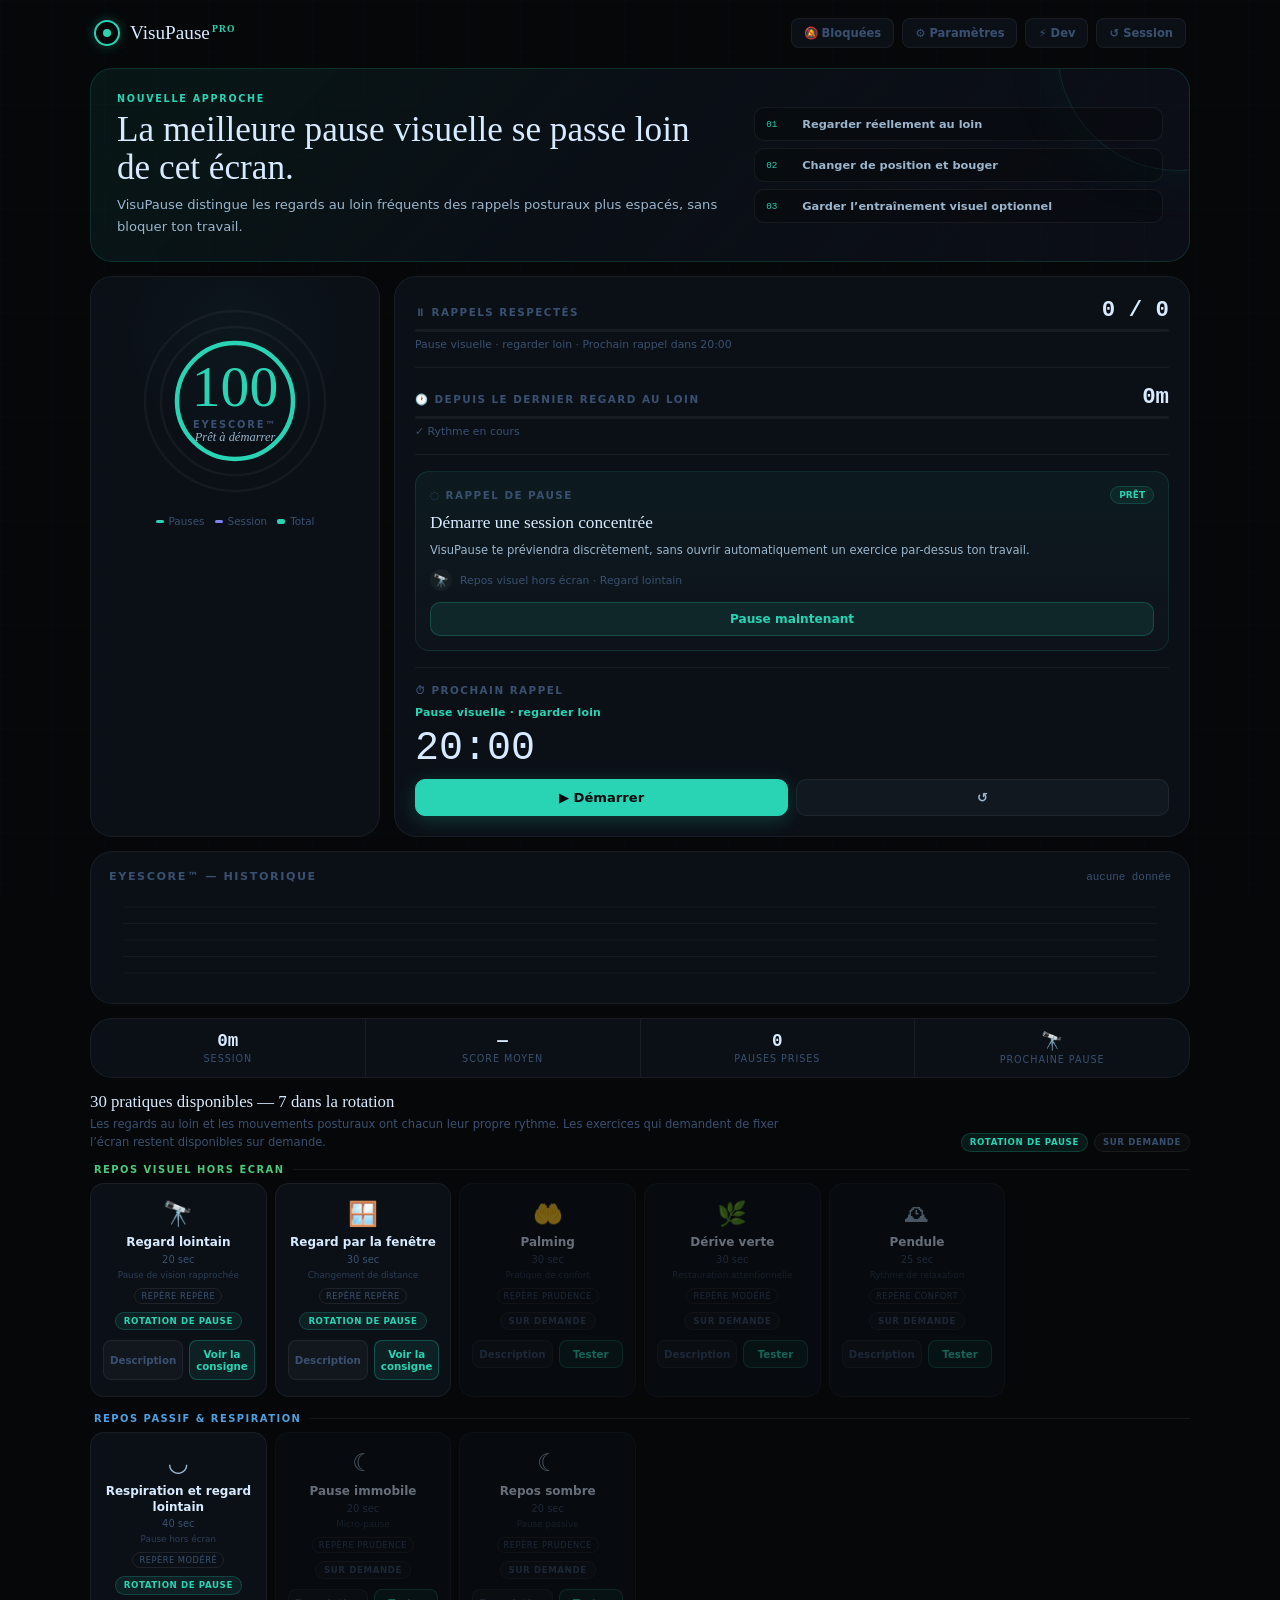
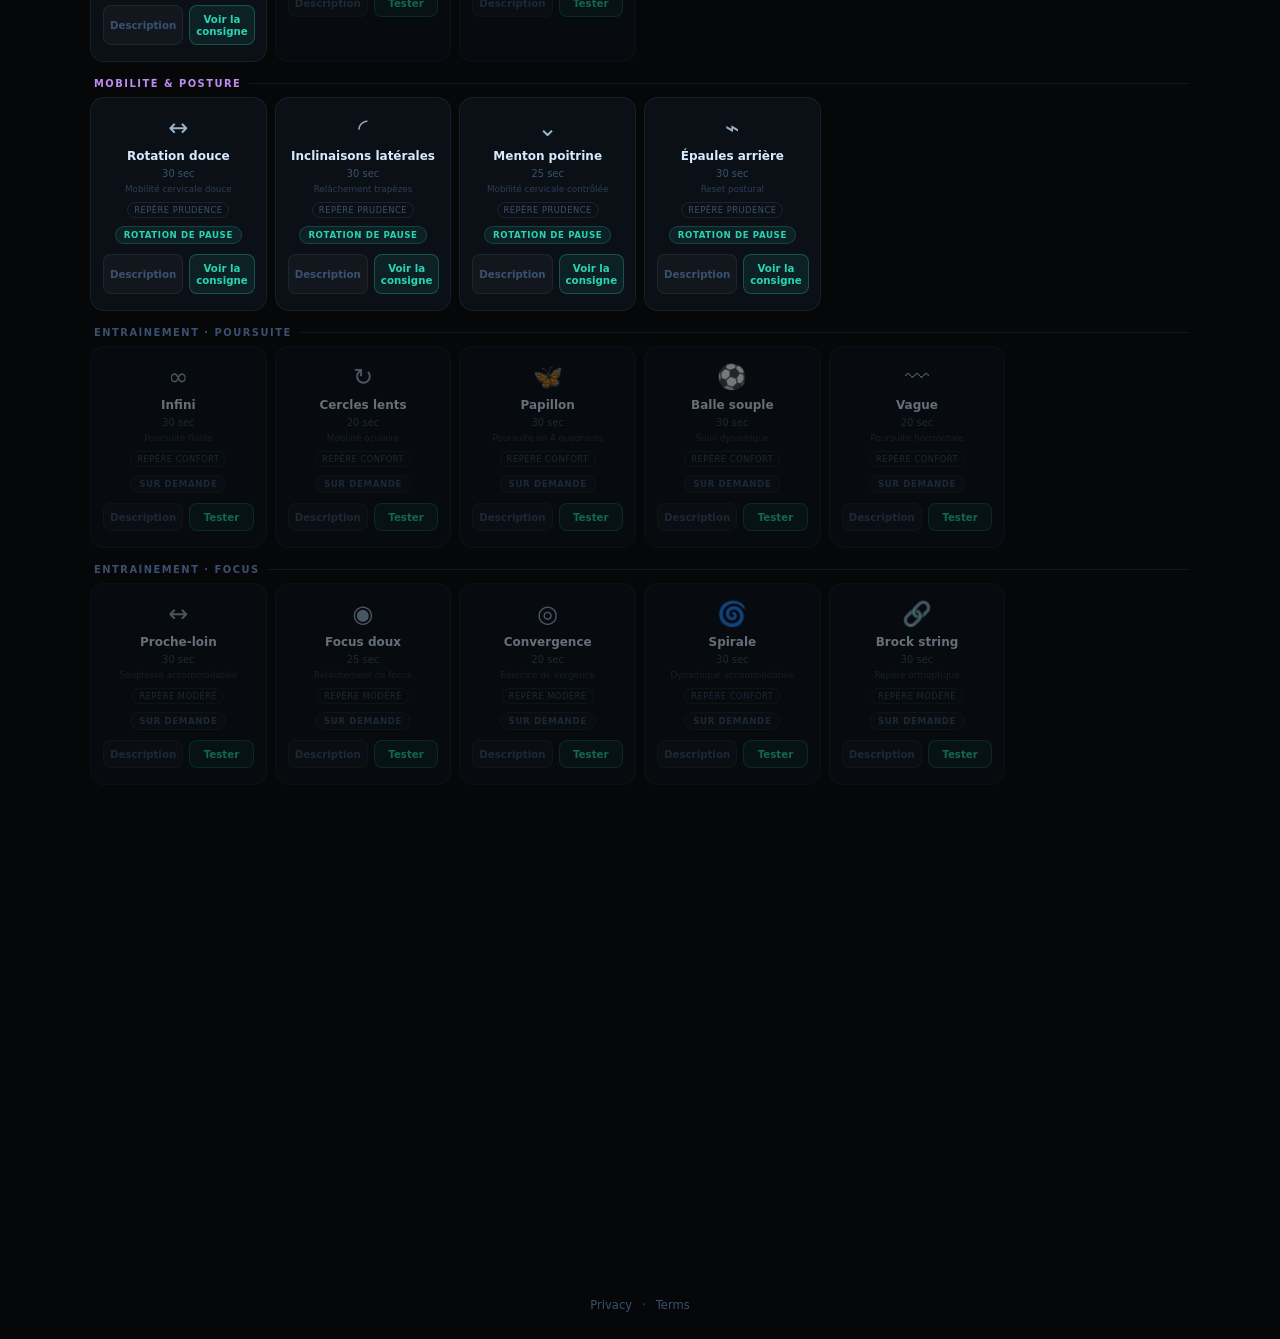
==== index.html @ 73ae5166 "Keep instructions visible and split reminder rhythms" ====
<!DOCTYPE html>
<html lang="fr">
<head>
<meta charset="UTF-8">
<meta name="viewport" content="width=device-width, initial-scale=1.0, viewport-fit=cover">
<meta name="apple-mobile-web-app-capable" content="yes">
<meta name="apple-mobile-web-app-title" content="VisuPause Pro">
<meta name="apple-mobile-web-app-status-bar-style" content="black-translucent">
<meta name="theme-color" content="#050709">
<meta name="referrer" content="no-referrer">
<meta http-equiv="Content-Security-Policy" content="default-src 'self'; script-src 'self'; worker-src 'self'; manifest-src 'self'; style-src 'self' 'unsafe-inline'; font-src 'self'; img-src 'self' data:; connect-src 'none'; object-src 'none'; base-uri 'none'; form-action 'none'; frame-ancestors 'none'">
<title>VisuPause Pro — Des pauses qui quittent l’écran</title>
<link rel="manifest" href="manifest.webmanifest">
<link rel="icon" href="icons/icon.svg" type="image/svg+xml">
<link rel="apple-touch-icon" href="icons/icon-192.png">
<link rel="stylesheet" href="styles.css?v=12">
</head>
<body>

<header>
  <div class="logo">
    <div class="logo-ring"><div class="logo-dot"></div></div>
    <span class="logo-name">VisuPause<span class="logo-pro">PRO</span></span>
  </div>
  <div class="hbtns">
    <span class="dev-badge" id="devBadge">⚡ 2s</span>
    <button class="hbtn notify" id="notifyBtn" data-action="toggle-notifications" type="button">🔔 Activer</button>
    <button class="hbtn" id="settingsBtn" data-action="open-settings" type="button" data-i18n="settings.title">Paramètres</button>
    <button class="hbtn dev" id="devBtn" data-action="toggle-dev">⚡ Dev</button>
    <button class="hbtn" data-action="reset-session">↺ Session</button>
  </div>
</header>

<main>
  <section class="approach-card" aria-labelledby="approachTitle">
    <div class="approach-copy">
      <span class="approach-kicker" data-i18n="approach.kicker">Nouvelle approche</span>
      <h1 id="approachTitle" data-i18n="approach.title">La meilleure pause visuelle se passe loin de cet écran.</h1>
      <p data-i18n="approach.copy">VisuPause distingue les regards au loin fréquents des rappels posturaux plus espacés, sans bloquer ton travail.</p>
    </div>
    <div class="approach-principles">
      <div><span>01</span><strong data-i18n="approach.distance">Regarder réellement au loin</strong></div>
      <div><span>02</span><strong data-i18n="approach.posture">Changer de position et bouger</strong></div>
      <div><span>03</span><strong data-i18n="approach.optional">Garder l’entraînement visuel optionnel</strong></div>
    </div>
  </section>

  <div class="score-card">
    <div class="triple-ring">
      <svg class="ring-svg" viewBox="0 0 196 196">
        <circle class="ring-track" cx="98" cy="98" r="90" stroke-width="2.5"/>
        <circle class="ring-arc" id="arcBreak" cx="98" cy="98" r="90" stroke="#28d4b4" stroke-width="2.5" stroke-dasharray="565.5" stroke-dashoffset="565.5"/>
      </svg>
      <svg class="ring-svg" viewBox="0 0 196 196">
        <circle class="ring-track" cx="98" cy="98" r="74" stroke-width="2.5"/>
        <circle class="ring-arc" id="arcSession" cx="98" cy="98" r="74" stroke="#7c83f5" stroke-width="2.5" stroke-dasharray="464.9" stroke-dashoffset="464.9"/>
      </svg>
      <svg class="ring-svg" viewBox="0 0 196 196">
        <circle class="ring-track" cx="98" cy="98" r="58" stroke-width="4.5"/>
        <circle class="ring-arc" id="arcScore" cx="98" cy="98" r="58" stroke="#28d4b4" stroke-width="4.5" stroke-dasharray="364.4" stroke-dashoffset="364.4"/>
      </svg>
      <div class="ring-center">
        <div class="score-num" id="scoreNum">—</div>
        <div class="score-lbl">EyeScore™</div>
        <div class="score-status" id="scoreStatus">Démarre le timer</div>
      </div>
    </div>
    <div class="ring-legend">
      <div class="leg"><div class="leg-dot" style="background:#28d4b4"></div><span data-i18n="legend.breaks">Pauses</span></div>
      <div class="leg"><div class="leg-dot" style="background:#7c83f5"></div><span data-i18n="legend.session">Session</span></div>
      <div class="leg"><div class="leg-dot" style="background:#28d4b4;height:5px"></div><span data-i18n="legend.total">Total</span></div>
    </div>
  </div>

  <div class="right-panel">
    <div class="metrics-card">
      <div class="metric-row">
        <div class="metric-head"><span class="mlabel" data-i18n="metric.breaks">⏸ Pauses respectées</span><span class="mval" id="mBreak">0 / 0</span></div>
        <div class="mbar"><div class="mfill" id="mBreakBar" style="width:0%;background:var(--teal)"></div></div>
        <div class="msub" id="mBreakSub">Prochaine pause dans —</div>
      </div>
      <hr class="divider">
      <div class="metric-row">
        <div class="metric-head"><span class="mlabel" data-i18n="metric.since">🕐 Depuis dernière pause</span><span class="mval" id="mFatigue">0 min</span></div>
        <div class="mbar"><div class="mfill" id="mFatigueBar" style="width:0%"></div></div>
        <div class="msub" id="mFatigueSub">Dans les limites recommandées</div>
      </div>
      <hr class="divider">
      <div class="coach-panel" aria-live="polite">
        <div class="coach-head">
          <span class="mlabel" data-i18n="coach.label">◌ Coach visuel</span>
          <span class="coach-pill" id="coachLevel">Prêt</span>
        </div>
        <div class="coach-title" id="coachTitle">Démarre une session</div>
        <p class="coach-copy" id="coachCopy">Le coach adaptera les pauses selon ta récupération, les exercices déjà faits et le temps passé devant l’écran.</p>
        <div class="coach-next">
          <span id="coachNextIcon">—</span>
          <span id="coachNextText">Prochain exercice intelligent</span>
        </div>
        <button class="coach-action" id="coachBreakBtn" data-action="start-break-now" type="button">Pause maintenant</button>
      </div>
      <hr class="divider">
      <div class="timer-block">
        <div class="timer-lbl-row">
          <span class="mlabel" data-i18n="timer.label">⏱ Prochain rappel</span>
          <span class="dev-badge" id="devBadgeTimer" style="display:none">⚡ 2s</span>
        </div>
        <div class="timer-next" id="timerNext">Pause visuelle · regarder loin</div>
        <div class="timer-disp" id="timerDisp">20:00</div>
        <div class="timer-btns">
          <button class="tbtn pri" id="startBtn" data-action="toggle-timer">▶ Démarrer</button>
          <button class="tbtn" data-action="reset-timer">↺</button>
        </div>
      </div>
    </div>
  </div>

  <div class="chart-card">
    <div class="chart-head">
      <span class="chart-title" data-i18n="chart.title">EyeScore™ — historique</span>
      <span class="chart-meta" id="chartMeta">aucune donnée</span>
    </div>
    <div class="chart-wrap"><canvas id="histChart"></canvas></div>
  </div>

  <div class="sess-strip">
    <div class="sess-cell"><div class="sval" id="sTime">0m</div><div class="slbl" data-i18n="session.time">Session</div></div>
    <div class="sess-cell"><div class="sval" id="sAvg">—</div><div class="slbl" data-i18n="session.avg">Score moyen</div></div>
    <div class="sess-cell"><div class="sval" id="sBreaks">0</div><div class="slbl" data-i18n="session.breaks">Pauses prises</div></div>
    <div class="sess-cell"><div class="sval" id="sExercise">—</div><div class="slbl" data-i18n="session.next">Prochaine pause</div></div>
  </div>

  <div class="ex-section">
    <div class="library-head">
      <div>
        <p class="ex-section-title" id="exSectionTitle">Bibliothèque de pauses et d’exercices</p>
        <p class="ex-section-copy" data-i18n="library.copy">Les pauses hors écran et posturales sont actives par défaut. Les exercices qui demandent de fixer l’écran restent disponibles sur demande.</p>
      </div>
      <div class="library-legend" aria-label="Légende">
        <span class="auto" data-i18n="library.auto">Rotation de pause</span>
        <span class="optional" data-i18n="library.optional">Sur demande</span>
      </div>
    </div>
    <div id="exContainer"></div>
  </div>
</main>

<footer class="legal-footer">
  <a href="privacy.html">Privacy</a>
  <span aria-hidden="true">·</span>
  <a href="terms.html">Terms</a>
</footer>

<!-- NON-BLOCKING BREAK NUDGE -->
<aside class="break-nudge" id="breakNudge" role="status" aria-live="polite" aria-hidden="true" inert>
  <div class="nudge-mark" aria-hidden="true">↗</div>
  <div class="nudge-copy">
    <strong data-i18n="nudge.title">Une pause est prête</strong>
    <span id="nudgeExercise">Regarde au loin quand tu arrives à un point naturel.</span>
  </div>
  <div class="nudge-actions">
    <button class="nudge-btn primary" data-action="confirm-break-start" type="button" data-i18n="nudge.start">La faire maintenant</button>
    <button class="nudge-btn" data-action="snooze-break" type="button" data-i18n="nudge.snooze">Dans 5 min</button>
  </div>
</aside>

<!-- BREAK OVERLAY -->
<div class="break-overlay" id="breakOverlay" role="dialog" aria-modal="true" aria-labelledby="bTitle" aria-hidden="true">
  <div class="break-anim-wrap" id="breakAnimWrap">
    <canvas id="breakCanvas" style="display:block;width:100%;height:100%;"></canvas>
    <div class="offscreen-cue" id="offscreenCue" aria-hidden="true">
      <span class="offscreen-icon" id="offscreenIcon">↗</span>
      <strong id="offscreenCueTitle" data-i18n="break.visualCue">Regarde réellement au loin</strong>
      <small id="offscreenCueDetail" data-i18n="break.cuePersistent">La consigne reste visible pendant toute la pause.</small>
    </div>
  </div>
  <div class="b-cat" id="bCat"></div>
  <div class="b-src" id="bSrc"></div>
  <h1 class="b-title" id="bTitle"></h1>
  <p class="b-desc" id="bDesc"></p>
  <p class="b-tip" id="bTip"></p>
  <div class="break-ring-wrap">
    <svg class="break-ring-svg" viewBox="0 0 76 76">
      <circle class="br-track" cx="38" cy="38" r="34"/>
      <circle class="br-prog" id="brProg" cx="38" cy="38" r="34"/>
    </svg>
    <div class="br-txt" id="brTxt">20</div>
  </div>
  <div class="bbtns">
    <button class="bbtn acc" id="startBreakBtn" data-action="confirm-break-start">Démarrer la pause</button>
    <button class="bbtn" id="fullBtn" data-action="toggle-break-fullscreen">Plein écran</button>
    <button class="bbtn acc" id="extBtn" data-action="extend-break">+ 30 sec</button>
    <button class="bbtn" id="endBreakBtn" data-action="end-break">Terminer ✓</button>
  </div>
</div>

<!-- PRACTICE MODAL -->
<div class="pmodal" id="pModal" role="dialog" aria-modal="true" aria-labelledby="pmName" aria-hidden="true">
  <div class="pm-card">
    <canvas class="pm-anim" id="pmCanvas"></canvas>
    <div class="pm-offscreen" id="pmOffscreen" aria-hidden="true">
      <span id="pmOffscreenIcon">↗</span>
      <strong data-i18n="practice.offscreen">Cet exercice se pratique loin de l’écran</strong>
    </div>
    <div class="pm-body">
      <div class="pm-source" id="pmSource"></div>
      <div class="pm-name" id="pmName"></div>
      <div class="pm-dur" id="pmDur"></div>
      <p class="pm-desc" id="pmDesc"></p>
      <p class="pm-tip" id="pmTip"></p>
      <button class="pm-close" data-action="close-practice" data-i18n="action.close">Fermer</button>
    </div>
  </div>
</div>

<!-- SETTINGS MODAL -->
<div class="settings-modal" id="settingsModal" role="dialog" aria-modal="true" aria-labelledby="settingsTitle" aria-hidden="true">
  <div class="settings-card">
    <div class="settings-head">
      <div>
        <div class="settings-kicker" data-i18n="settings.kicker">Préférences</div>
        <div class="settings-title" id="settingsTitle" data-i18n="settings.title">Paramètres</div>
      </div>
      <button class="icon-btn" data-action="close-settings" type="button" aria-label="Fermer les paramètres" data-i18n-aria-label="settings.close">×</button>
    </div>
    <div class="settings-body">
      <section class="settings-section">
        <div class="settings-label" data-i18n="settings.language">Langue</div>
        <div class="segmented" id="languageSettings">
          <button type="button" data-action="set-language" data-lang="fr">Français</button>
          <button type="button" data-action="set-language" data-lang="en">English</button>
        </div>
      </section>
      <section class="settings-section">
        <div class="settings-label" data-i18n="settings.rhythms">Rythme des rappels</div>
        <div class="interval-setting">
          <div class="settings-row-head">
            <label class="interval-title" for="visualIntervalRange" data-i18n="settings.visualInterval">Pause visuelle · regarder loin</label>
            <span class="interval-badge" data-i18n="settings.visualRecommended">Repère : 20 min</span>
          </div>
          <div class="interval-control">
            <input id="visualIntervalRange" type="range" min="10" max="30" step="5" value="20" aria-describedby="visualIntervalHelp">
            <output id="visualIntervalValue" for="visualIntervalRange">20 min</output>
          </div>
          <div class="interval-scale" aria-hidden="true"><span>10 min</span><span>30 min</span></div>
          <div class="settings-sub" id="visualIntervalHelp" data-i18n="settings.visualHelp">Un rappel fréquent pour quitter la vision de près et regarder une distance réelle.</div>
        </div>
        <div class="interval-setting">
          <div class="settings-row-head">
            <label class="interval-title" for="postureIntervalRange" data-i18n="settings.postureInterval">Mobilité et posture</label>
            <span class="interval-badge" data-i18n="settings.postureRecommended">Repère : 45 min</span>
          </div>
          <div class="interval-control">
            <input id="postureIntervalRange" type="range" min="30" max="90" step="15" value="45" aria-describedby="postureIntervalHelp">
            <output id="postureIntervalValue" for="postureIntervalRange">45 min</output>
          </div>
          <div class="interval-scale" aria-hidden="true"><span>30 min</span><span>90 min</span></div>
          <div class="settings-sub" id="postureIntervalHelp" data-i18n="settings.postureHelp">Un rappel distinct et plus espacé pour changer de position doucement.</div>
        </div>
        <div class="settings-sub" data-i18n="settings.rhythmsHelp">Ces valeurs sont des repères de confort réglables, pas des seuils médicaux.</div>
      </section>
      <section class="settings-section">
        <div class="settings-row-head">
          <div>
            <div class="settings-label" data-i18n="settings.groups">Contenu des pauses</div>
            <div class="settings-sub" id="settingsSummary">Tous les exercices actifs</div>
          </div>
          <button class="mini-btn" data-action="reset-exercise-settings" type="button" data-i18n="action.reset">Réinitialiser</button>
        </div>
        <div class="settings-grid" id="categorySettings"></div>
        <div class="settings-sub" data-i18n="settings.groupsHelp">Les exercices de suivi sur écran sont exclus de la rotation par défaut, mais restent accessibles dans la bibliothèque.</div>
      </section>
      <section class="settings-section">
        <details class="advanced-settings">
          <summary data-i18n="settings.advanced">Choix individuel des exercices</summary>
          <div class="exercise-settings" id="exerciseSettings"></div>
        </details>
      </section>
      <section class="settings-section">
        <div class="settings-label" data-i18n="settings.breakDisplay">Affichage de pause</div>
        <div class="settings-sub" data-i18n="settings.breakDisplayHelp">Choisis si la pause couvre la page ou demande aussi le plein écran navigateur.</div>
        <div class="segmented" id="breakDisplaySettings">
          <button type="button" data-action="set-break-display-mode" data-mode="page" data-i18n="mode.page">Page entière</button>
          <button type="button" data-action="set-break-display-mode" data-mode="fullscreen" data-i18n="mode.fullscreen">Plein écran</button>
        </div>
      </section>
      <section class="settings-section">
        <div class="settings-label" data-i18n="settings.exitMode">Fin de pause</div>
        <div class="segmented" id="exitModeSettings">
          <button type="button" data-action="set-exit-mode" data-mode="manual" data-i18n="mode.button">Bouton</button>
          <button type="button" data-action="set-exit-mode" data-mode="auto" data-i18n="mode.auto">Automatique</button>
        </div>
      </section>
    </div>
  </div>
</div>

<script src="src/exercises.js?v=12"></script>
<script src="src/animations.js?v=12"></script>
<script src="src/score.js?v=12"></script>
<script src="src/selector.js?v=12"></script>
<script src="src/storage.js?v=12"></script>
<script src="src/i18n.js?v=12"></script>
<script src="app.js?v=12"></script>
</body>
</html>
---- styles.css ----
:root{
  --bg:#050709;--s1:#0b1017;--s2:#111820;
  --border:rgba(255,255,255,0.06);--border2:rgba(255,255,255,0.13);
  --txt:#9ab5cc;--txt2:#3a5070;--bright:#d8eaff;
  --teal:#28d4b4;--teal-d:rgba(40,212,180,0.1);
  --purple:#7c83f5;--amber:#e8a020;--red:#e05050;--green:#4dc87a;
  --font-ui:system-ui,-apple-system,BlinkMacSystemFont,"Segoe UI",sans-serif;
  --font-display:Georgia,"Times New Roman",serif;
  --font-mono:"SFMono-Regular","Roboto Mono","Cascadia Code",Menlo,Consolas,monospace;
}
*{box-sizing:border-box;margin:0;padding:0;}
html{height:100%;color-scheme:dark;}
body{background:var(--bg);color:var(--txt);font-family:var(--font-ui);min-height:100vh;display:flex;flex-direction:column;overflow-x:hidden;}
body.overlay-open{overflow:hidden;}
body::before{content:'';position:fixed;inset:0;pointer-events:none;z-index:0;
  background-image:linear-gradient(rgba(40,212,180,0.02) 1px,transparent 1px),linear-gradient(90deg,rgba(40,212,180,0.02) 1px,transparent 1px);
  background-size:52px 52px;}

/* HEADER */
header{position:relative;z-index:1;display:flex;align-items:center;justify-content:space-between;padding:18px 24px 0;max-width:1140px;width:100%;margin:0 auto;}
.logo{display:flex;align-items:center;gap:10px;}
.logo-ring{width:26px;height:26px;border-radius:50%;border:2px solid var(--teal);display:flex;align-items:center;justify-content:center;box-shadow:0 0 12px rgba(40,212,180,0.3);animation:lpulse 3s ease-in-out infinite;}
@keyframes lpulse{0%,100%{box-shadow:0 0 8px rgba(40,212,180,0.2)}50%{box-shadow:0 0 18px rgba(40,212,180,0.5)}}
.logo-dot{width:8px;height:8px;border-radius:50%;background:var(--teal);}
.logo-name{font-family:var(--font-display);font-size:1.2rem;color:var(--bright);}
.logo-pro{font-size:.6rem;color:var(--teal);font-weight:700;letter-spacing:.12em;margin-left:2px;vertical-align:super;}
.hbtns{display:flex;align-items:center;gap:8px;}
.hbtn{display:flex;align-items:center;gap:6px;padding:7px 12px;border-radius:8px;border:1px solid var(--border);background:var(--s1);color:var(--txt2);font-size:.72rem;font-weight:600;cursor:pointer;transition:all .2s;font-family:var(--font-ui);}
.hbtn:hover{border-color:var(--border2);color:var(--txt);}
.hbtn:focus-visible,.tbtn:focus-visible,.bbtn:focus-visible,.pm-close:focus-visible,.ex-card:focus-visible,.coach-action:focus-visible,.ex-mini:focus-visible,.mini-btn:focus-visible,.icon-btn:focus-visible,.segmented button:focus-visible{outline:2px solid var(--teal);outline-offset:3px;}
.hbtn.dev.on{background:rgba(232,160,32,0.09);border-color:rgba(232,160,32,0.45);color:var(--amber);}
.hbtn.notify.on{background:rgba(40,212,180,0.09);border-color:rgba(40,212,180,0.42);color:var(--teal);}
.hbtn:disabled{cursor:not-allowed;opacity:.48;}
.dev-badge{display:none;font-size:.6rem;font-weight:700;letter-spacing:.1em;background:rgba(232,160,32,0.12);border:1px solid rgba(232,160,32,0.3);color:var(--amber);padding:2px 7px;border-radius:5px;}
.dev-badge.show{display:inline-block;}
@media(max-width:520px){
  header{padding:14px 14px 0;gap:10px;flex-wrap:wrap;}
  .logo-name{font-size:1.05rem;}
  .hbtns{margin-left:auto;gap:6px;flex-wrap:wrap;justify-content:flex-end;}
  .hbtn{padding:7px 9px;font-size:.68rem;}
}

/* GRID */
main{flex:1;position:relative;z-index:1;max-width:1140px;width:100%;margin:0 auto;padding:20px 20px 40px;display:grid;grid-template-columns:290px 1fr;gap:14px;}
@media(max-width:780px){main{grid-template-columns:1fr;}}

/* PRODUCT APPROACH */
.approach-card{grid-column:1/-1;display:grid;grid-template-columns:minmax(0,1.2fr) minmax(320px,.8fr);gap:24px;align-items:center;background:linear-gradient(135deg,rgba(40,212,180,.08),rgba(11,16,23,.95) 48%,rgba(124,131,245,.06));border:1px solid rgba(40,212,180,.16);border-radius:22px;padding:24px 26px;overflow:hidden;position:relative;}
.approach-card::after{content:'';position:absolute;width:240px;height:240px;border-radius:50%;right:-110px;top:-140px;border:1px solid rgba(40,212,180,.13);box-shadow:0 0 70px rgba(40,212,180,.06);pointer-events:none;}
.approach-copy{display:flex;flex-direction:column;gap:7px;position:relative;z-index:1;}
.approach-kicker{font-size:.6rem;text-transform:uppercase;letter-spacing:.18em;color:var(--teal);font-weight:800;}
.approach-copy h1{font-family:var(--font-display);font-size:clamp(1.45rem,3vw,2.2rem);font-weight:500;line-height:1.08;color:var(--bright);max-width:720px;}
.approach-copy p{font-size:.82rem;line-height:1.65;color:var(--txt);max-width:680px;}
.approach-principles{display:grid;gap:7px;position:relative;z-index:1;}
.approach-principles div{display:grid;grid-template-columns:28px 1fr;align-items:center;gap:8px;padding:9px 11px;border:1px solid var(--border);border-radius:10px;background:rgba(5,7,9,.3);}
.approach-principles span{font-family:var(--font-mono);font-size:.58rem;color:var(--teal);}
.approach-principles strong{font-size:.71rem;color:var(--txt);font-weight:650;}
@media(max-width:780px){.approach-card{grid-template-columns:1fr;padding:21px 20px;gap:17px;}}

/* SCORE CARD */
.score-card{background:var(--s1);border:1px solid var(--border);border-radius:22px;padding:26px 18px;display:flex;flex-direction:column;align-items:center;gap:16px;position:relative;overflow:hidden;}
.score-card::before{content:'';position:absolute;top:-50px;left:50%;transform:translateX(-50%);width:220px;height:220px;border-radius:50%;background:radial-gradient(circle,rgba(40,212,180,0.04) 0%,transparent 70%);pointer-events:none;}
.triple-ring{position:relative;width:196px;height:196px;}
.ring-svg{width:196px;height:196px;transform:rotate(-90deg);position:absolute;inset:0;}
.ring-track{fill:none;stroke:rgba(255,255,255,0.04);}
.ring-arc{fill:none;stroke-linecap:round;transition:stroke-dashoffset .9s cubic-bezier(.4,0,.2,1),stroke .6s;}
.ring-center{position:absolute;inset:0;display:flex;flex-direction:column;align-items:center;justify-content:center;}
.score-num{font-family:var(--font-display);font-size:3.6rem;color:var(--bright);line-height:1;transition:color .6s;}
.score-lbl{font-size:.62rem;letter-spacing:.18em;color:var(--txt2);font-weight:700;text-transform:uppercase;margin-top:3px;}
.score-status{font-size:.78rem;color:var(--txt);font-style:italic;font-family:var(--font-display);}
.ring-legend{display:flex;gap:10px;font-size:.65rem;color:var(--txt2);flex-wrap:wrap;justify-content:center;}
.leg{display:flex;align-items:center;gap:5px;}
.leg-dot{width:8px;height:3px;border-radius:2px;}

/* RIGHT */
.right-panel{display:flex;flex-direction:column;gap:14px;}
.metrics-card{background:var(--s1);border:1px solid var(--border);border-radius:22px;padding:20px;display:flex;flex-direction:column;gap:16px;}
.metric-row{display:flex;flex-direction:column;gap:6px;}
.metric-head{display:flex;align-items:baseline;justify-content:space-between;}
.mlabel{font-size:.65rem;text-transform:uppercase;letter-spacing:.14em;color:var(--txt2);font-weight:700;}
.mval{font-family:var(--font-mono);font-size:1.4rem;color:var(--bright);font-weight:600;transition:color .4s;}
.msub{font-size:.68rem;color:var(--txt2);}
.mbar{height:3px;background:rgba(255,255,255,0.05);border-radius:2px;overflow:hidden;}
.mfill{height:100%;border-radius:2px;transition:width .9s cubic-bezier(.4,0,.2,1),background .5s;}
.divider{border:none;border-top:1px solid var(--border);}
.coach-panel{border:1px solid rgba(40,212,180,.12);background:linear-gradient(180deg,rgba(40,212,180,.055),rgba(255,255,255,.015));border-radius:14px;padding:14px;display:flex;flex-direction:column;gap:9px;}
.coach-head{display:flex;align-items:center;justify-content:space-between;gap:10px;}
.coach-pill{border:1px solid rgba(40,212,180,.18);background:rgba(40,212,180,.08);color:var(--teal);border-radius:999px;padding:3px 8px;font-size:.56rem;text-transform:uppercase;font-weight:800;white-space:nowrap;}
.coach-title{font-family:var(--font-display);font-size:1.08rem;color:var(--bright);line-height:1.15;}
.coach-copy{font-size:.72rem;color:var(--txt);line-height:1.55;font-weight:300;}
.coach-next{display:flex;align-items:center;gap:8px;color:var(--txt2);font-size:.68rem;min-height:22px;}
.coach-next span:first-child{display:inline-flex;align-items:center;justify-content:center;width:22px;height:22px;border-radius:50%;background:rgba(255,255,255,.04);color:var(--bright);font-size:.8rem;flex-shrink:0;}
.coach-action{margin-top:2px;width:100%;border:1px solid rgba(40,212,180,.22);background:rgba(40,212,180,.1);color:var(--teal);border-radius:10px;padding:9px 12px;font-family:var(--font-ui);font-size:.76rem;font-weight:700;cursor:pointer;transition:all .18s;}
.coach-action:hover:not(:disabled){background:rgba(40,212,180,.16);border-color:rgba(40,212,180,.35);transform:translateY(-1px);}
.coach-action:disabled{cursor:not-allowed;opacity:.45;}
.timer-block{display:flex;flex-direction:column;gap:10px;}
.timer-lbl-row{display:flex;align-items:center;gap:8px;}
.timer-next{font-size:.68rem;color:var(--teal);font-weight:750;letter-spacing:.02em;}
.timer-disp{font-family:var(--font-mono);font-size:2.5rem;color:var(--bright);letter-spacing:0;line-height:1;transition:color .3s;}
.timer-disp.warn{color:var(--amber);}
.timer-btns{display:flex;gap:8px;}
.tbtn{flex:1;padding:10px;border-radius:10px;border:1px solid var(--border);background:var(--s2);color:var(--txt);font-size:.82rem;font-weight:600;cursor:pointer;transition:all .18s;font-family:var(--font-ui);}
.tbtn.pri{background:var(--teal);border-color:var(--teal);color:#04080c;box-shadow:0 4px 18px rgba(40,212,180,0.22);}
.tbtn.pri:hover{box-shadow:0 6px 26px rgba(40,212,180,0.38);transform:translateY(-1px);}
.tbtn:hover:not(.pri){border-color:var(--border2);color:var(--bright);}

/* CHART + SESSION */
.chart-card{background:var(--s1);border:1px solid var(--border);border-radius:22px;padding:18px;grid-column:1/-1;}
.chart-head{display:flex;align-items:center;justify-content:space-between;margin-bottom:12px;}
.chart-title{font-size:.7rem;text-transform:uppercase;letter-spacing:.14em;color:var(--txt2);font-weight:700;}
.chart-meta{font-size:.68rem;color:var(--txt2);font-family:var(--font-mono);}
.chart-wrap{position:relative;height:90px;}
.chart-wrap canvas{display:block;width:100%;height:100%;}
.sess-strip{background:var(--s1);border:1px solid var(--border);border-radius:22px;display:flex;overflow:hidden;grid-column:1/-1;}
.sess-cell{flex:1;padding:12px 14px;text-align:center;border-right:1px solid var(--border);}
.sess-cell:last-child{border-right:none;}
.sval{font-family:var(--font-mono);font-size:1.1rem;color:var(--bright);font-weight:600;}
.slbl{font-size:.6rem;text-transform:uppercase;letter-spacing:.1em;color:var(--txt2);margin-top:2px;}

/* EXERCISE SECTION */
.ex-section{grid-column:1/-1;display:flex;flex-direction:column;gap:12px;}
.library-head{display:flex;align-items:flex-end;justify-content:space-between;gap:18px;}
.ex-section-title{font-family:var(--font-display);font-size:1.05rem;color:var(--bright);}
.ex-section-copy{font-size:.72rem;color:var(--txt2);line-height:1.55;margin-top:4px;max-width:720px;}
.library-legend{display:flex;align-items:center;gap:6px;flex-wrap:wrap;justify-content:flex-end;}
.library-legend span,.ex-status{display:inline-flex;align-items:center;gap:5px;border-radius:999px;padding:4px 8px;font-size:.54rem;line-height:1;text-transform:uppercase;letter-spacing:.07em;font-weight:800;white-space:nowrap;}
.library-legend .auto,.ex-status.auto{color:var(--teal);background:rgba(40,212,180,.09);border:1px solid rgba(40,212,180,.2);}
.library-legend .optional,.ex-status.optional{color:var(--txt2);background:rgba(255,255,255,.025);border:1px solid var(--border);}
.cat-group{display:flex;flex-direction:column;gap:8px;content-visibility:auto;contain-intrinsic-size:auto 260px;}
.cat-label{font-size:.62rem;text-transform:uppercase;letter-spacing:.15em;color:var(--txt2);font-weight:700;padding-left:4px;display:flex;align-items:center;gap:8px;}
.cat-label::after{content:'';flex:1;height:1px;background:var(--border);}
.ex-grid{display:grid;grid-template-columns:repeat(auto-fill,minmax(152px,1fr));gap:8px;}
.ex-card{background:var(--s1);border:1px solid var(--border);border-radius:14px;padding:16px 12px;transition:all .2s;text-align:center;position:relative;overflow:hidden;}
.ex-card::before{content:'';position:absolute;inset:0;opacity:0;transition:opacity .2s;border-radius:14px;}
.ex-card:hover{transform:translateY(-2px);}
.ex-card:hover::before{opacity:1;}
.ex-card.relaxation::before{background:linear-gradient(135deg,rgba(77,200,122,0.08),transparent 70%);}
.ex-card.relaxation:hover{border-color:rgba(77,200,122,0.3);}
.ex-card.pursuit::before{background:linear-gradient(135deg,rgba(124,131,245,0.08),transparent 70%);}
.ex-card.pursuit:hover{border-color:rgba(124,131,245,0.3);}
.ex-card.training::before{background:linear-gradient(135deg,rgba(40,212,180,0.08),transparent 70%);}
.ex-card.training:hover{border-color:rgba(40,212,180,0.3);}
.ex-card.saccade::before{background:linear-gradient(135deg,rgba(232,160,32,0.08),transparent 70%);}
.ex-card.saccade:hover{border-color:rgba(232,160,32,0.3);}
.ex-card.peripheral::before{background:linear-gradient(135deg,rgba(216,234,255,0.08),transparent 70%);}
.ex-card.peripheral:hover{border-color:rgba(216,234,255,0.3);}
.ex-card.breath::before{background:linear-gradient(135deg,rgba(80,160,224,0.08),transparent 70%);}
.ex-card.breath:hover{border-color:rgba(80,160,224,0.3);}
.ex-card.neck::before{background:linear-gradient(135deg,rgba(192,138,240,0.08),transparent 70%);}
.ex-card.neck:hover{border-color:rgba(192,138,240,0.34);}
.ex-ico{font-size:1.5rem;display:block;margin-bottom:7px;}
.ex-name{font-size:.75rem;font-weight:700;color:var(--bright);line-height:1.3;}
.ex-dur{font-size:.62rem;color:var(--txt2);margin-top:3px;}
.ex-src{font-size:.55rem;color:var(--txt2);margin-top:5px;opacity:.7;}
.ex-evidence{display:inline-block;margin-top:8px;padding:2px 6px;border-radius:999px;border:1px solid rgba(255,255,255,.08);font-size:.52rem;color:var(--txt2);letter-spacing:.06em;text-transform:uppercase;}
.ex-status{margin-top:8px;}
.ex-card.muted{opacity:.46;}
.ex-actions{display:flex;gap:6px;margin-top:10px;position:relative;z-index:1;}
.ex-mini{flex:1;border:1px solid var(--border);background:rgba(255,255,255,.03);color:var(--txt2);border-radius:8px;padding:7px 6px;font-family:var(--font-ui);font-size:.64rem;font-weight:700;cursor:pointer;}
.ex-mini.primary{border-color:rgba(40,212,180,.28);background:rgba(40,212,180,.09);color:var(--teal);}
.ex-mini:hover{border-color:var(--border2);color:var(--bright);}
@media(max-width:620px){.library-head{align-items:flex-start;flex-direction:column;}.library-legend{justify-content:flex-start;}}

/* NON-BLOCKING BREAK NUDGE */
.break-nudge{position:fixed;z-index:90;right:18px;bottom:max(18px,env(safe-area-inset-bottom));width:min(520px,calc(100vw - 28px));display:grid;grid-template-columns:42px minmax(0,1fr) auto;align-items:center;gap:12px;padding:13px 14px;background:rgba(11,16,23,.96);border:1px solid rgba(40,212,180,.28);border-radius:16px;box-shadow:0 22px 65px rgba(0,0,0,.5);backdrop-filter:blur(18px);opacity:0;transform:translateY(18px);pointer-events:none;transition:opacity .22s,transform .22s;}
.break-nudge.active{opacity:1;transform:translateY(0);pointer-events:auto;}
.nudge-mark{display:flex;align-items:center;justify-content:center;width:42px;height:42px;border-radius:50%;background:rgba(40,212,180,.1);color:var(--teal);font-size:1.15rem;}
.nudge-copy{display:flex;flex-direction:column;gap:3px;min-width:0;}
.nudge-copy strong{color:var(--bright);font-size:.8rem;}
.nudge-copy span{color:var(--txt2);font-size:.67rem;line-height:1.35;}
.nudge-actions{display:flex;gap:6px;}
.nudge-btn{border:1px solid var(--border2);background:transparent;color:var(--txt);border-radius:8px;padding:8px 10px;font-family:var(--font-ui);font-size:.66rem;font-weight:750;cursor:pointer;white-space:nowrap;}
.nudge-btn.primary{background:var(--teal);border-color:var(--teal);color:#04080c;}
.nudge-btn:focus-visible{outline:2px solid var(--teal);outline-offset:3px;}
@media(max-width:620px){.break-nudge{grid-template-columns:36px 1fr;}.nudge-mark{width:36px;height:36px}.nudge-actions{grid-column:1/-1}.nudge-btn{flex:1;}}

/* BREAK OVERLAY */
.break-overlay{position:fixed;inset:0;z-index:100;display:flex;flex-direction:column;align-items:center;justify-content:center;background:rgba(5,7,9,0.97);backdrop-filter:blur(28px);opacity:0;pointer-events:none;transition:opacity .6s ease;text-align:center;padding:20px;gap:10px;overflow-x:hidden;overflow-y:auto;}
.break-overlay.active{opacity:1;pointer-events:all;}
.break-anim-wrap{width:min(400px,94vw);height:190px;flex-shrink:0;border-radius:20px;overflow:hidden;border:1px solid var(--border);background:var(--s1);}
.offscreen-cue{display:none;width:100%;height:100%;flex-direction:column;align-items:center;justify-content:center;gap:7px;padding:18px;}
.offscreen-cue .offscreen-icon{display:flex;align-items:center;justify-content:center;width:58px;height:58px;border-radius:50%;border:1px solid rgba(40,212,180,.22);background:rgba(40,212,180,.06);color:var(--teal);font-size:1.5rem;box-shadow:0 0 42px rgba(40,212,180,.08);}
.offscreen-cue strong{font-family:var(--font-display);font-size:clamp(1.05rem,2.4vw,1.55rem);font-weight:500;color:var(--bright);}
.offscreen-cue small{font-size:.7rem;color:var(--txt2);}
.break-overlay.offscreen .break-anim-wrap{background:radial-gradient(circle at 50% 45%,rgba(40,212,180,.055),rgba(5,7,9,.92) 55%,#050709);border-color:rgba(40,212,180,.11);}
.break-overlay.offscreen .break-anim-wrap canvas{display:none!important;}
.break-overlay.offscreen .offscreen-cue{display:flex;}
.break-overlay.pending .break-anim-wrap,.break-overlay.pending .break-ring-wrap{display:none;}
.break-overlay.pending #extBtn,.break-overlay.pending #fullBtn,.break-overlay.pending [data-action="end-break"]{display:none;}
.break-overlay:not(.pending) #startBreakBtn{display:none;}
.break-overlay.pending .b-title{max-width:520px;}
.break-overlay.pending .b-desc{font-size:.95rem;}
.break-overlay.complete #startBreakBtn,.break-overlay.complete #extBtn,.break-overlay.complete #fullBtn{display:none;}
.break-overlay.complete #endBreakBtn{min-width:min(440px,88vw);padding:17px 28px;border-radius:16px;background:var(--teal);border-color:var(--teal);color:#04080c;box-shadow:0 12px 38px rgba(40,212,180,.3);font-size:1rem;font-weight:800;line-height:1.25;}
.break-overlay.complete #endBreakBtn:hover{transform:translateY(-1px);box-shadow:0 16px 44px rgba(40,212,180,.36);}
.break-overlay.complete #endBreakBtn:focus-visible{outline:3px solid rgba(255,255,255,.72);outline-offset:4px;}
.break-overlay.complete{padding-bottom:130px;}
.break-overlay.complete .bbtns{position:fixed;left:0;right:0;bottom:0;z-index:3;display:flex;justify-content:center;padding:18px 18px max(24px,env(safe-area-inset-bottom));background:linear-gradient(180deg,rgba(5,7,9,0),rgba(5,7,9,.96) 34%);}
.break-overlay.immersive{display:grid;grid-template-columns:minmax(0,1fr);grid-template-rows:minmax(280px,1fr) auto auto auto auto auto auto;grid-template-areas:'animation' 'category' 'source' 'title' 'description' 'tip' 'controls';justify-items:center;align-items:center;gap:5px;padding:12px 12px max(14px,env(safe-area-inset-bottom));}
.break-overlay.immersive .break-anim-wrap{grid-area:animation;width:min(1360px,calc(100vw - 24px));height:100%!important;min-height:0;border-radius:12px;}
.break-overlay.immersive .b-cat{grid-area:category;}
.break-overlay.immersive .b-src{grid-area:source;}
.break-overlay.immersive .b-title{grid-area:title;font-size:1.45rem;line-height:1.08;}
.break-overlay.immersive .b-desc{grid-area:description;max-width:760px;line-height:1.55;}
.break-overlay.immersive .b-tip{grid-area:tip;max-width:680px;line-height:1.45;}
.break-overlay.immersive .break-ring-wrap{position:absolute;top:max(22px,env(safe-area-inset-top));right:22px;z-index:2;border-radius:50%;background:rgba(5,7,9,.68);box-shadow:0 8px 30px rgba(0,0,0,.28);backdrop-filter:blur(10px);}
.break-overlay.immersive .bbtns{grid-area:controls;}
.break-overlay.offscreen.immersive{grid-template-rows:auto auto auto auto auto auto auto;align-content:center;gap:8px;padding-bottom:max(18px,env(safe-area-inset-bottom));}
.break-overlay.offscreen.immersive .break-anim-wrap{width:min(560px,calc(100vw - 32px));height:150px!important;border-radius:18px;}
.break-overlay.offscreen.immersive .b-title{font-size:clamp(1.45rem,3vw,2rem);}
.break-overlay.offscreen.immersive .b-desc{font-size:clamp(.9rem,1.8vw,1.05rem);max-width:680px;line-height:1.65;}
.break-overlay.offscreen.immersive .b-tip{font-size:.78rem;max-width:620px;line-height:1.55;}
.break-overlay.immersive.complete{padding-bottom:max(112px,calc(88px + env(safe-area-inset-bottom)));}
@media(max-width:680px){
  .break-overlay.immersive{grid-template-rows:minmax(240px,1fr) auto auto auto auto auto auto;padding:8px 8px max(10px,env(safe-area-inset-bottom));gap:4px;}
  .break-overlay.immersive .break-anim-wrap{width:calc(100vw - 16px);border-radius:10px;}
  .break-overlay.immersive .break-ring-wrap{top:max(14px,env(safe-area-inset-top));right:14px;transform:scale(.9);transform-origin:top right;}
  .break-overlay.immersive .b-title{font-size:1.3rem;}
  .break-overlay.immersive .b-desc{font-size:.81rem;line-height:1.45;}
  .break-overlay.immersive .b-tip{font-size:.68rem;line-height:1.4;}
  .break-overlay.offscreen.immersive{grid-template-rows:auto auto auto auto auto auto auto;padding:10px 10px max(12px,env(safe-area-inset-bottom));}
  .break-overlay.offscreen.immersive .break-anim-wrap{width:calc(100vw - 20px);height:128px!important;}
  .break-overlay.offscreen.immersive.complete{padding-bottom:max(112px,calc(88px + env(safe-area-inset-bottom)));}
}
.b-cat{font-size:.62rem;color:var(--teal);text-transform:uppercase;letter-spacing:.22em;font-weight:700;}
.b-src{font-size:.62rem;color:var(--txt2);letter-spacing:.06em;}
.b-title{font-family:var(--font-display);font-size:1.8rem;color:var(--bright);}
@media(max-width:480px){.b-title{font-size:1.45rem;}}
.b-desc{font-size:.87rem;color:var(--txt);max-width:420px;line-height:1.82;font-weight:300;}
.b-tip{font-size:.72rem;color:var(--txt2);max-width:360px;line-height:1.65;font-style:italic;}
.break-ring-wrap{position:relative;width:76px;height:76px;flex-shrink:0;}
.break-ring-svg{transform:rotate(-90deg);width:76px;height:76px;}
.br-track{fill:none;stroke:rgba(255,255,255,0.05);stroke-width:3;}
.br-prog{fill:none;stroke:var(--teal);stroke-width:3;stroke-linecap:round;stroke-dasharray:213.6;stroke-dashoffset:0;filter:drop-shadow(0 0 5px rgba(40,212,180,0.4));transition:stroke-dashoffset .9s linear;}
.br-txt{position:absolute;inset:0;display:flex;align-items:center;justify-content:center;font-family:var(--font-mono);font-size:1.25rem;color:var(--bright);}
.bbtns{display:flex;gap:10px;flex-wrap:wrap;justify-content:center;}
.bbtn{padding:9px 20px;border-radius:50px;border:1px solid var(--border);background:transparent;color:var(--txt2);font-size:.78rem;font-weight:600;cursor:pointer;transition:all .2s;font-family:var(--font-ui);min-width:100px;}
.bbtn:hover{border-color:var(--border2);color:var(--txt);}
.bbtn.acc{border-color:rgba(40,212,180,.25);color:var(--teal);}
.bbtn.acc:hover{background:var(--teal-d);}

/* PRACTICE MODAL */
.pmodal{position:fixed;inset:0;z-index:200;display:flex;align-items:center;justify-content:center;background:rgba(5,7,9,.85);backdrop-filter:blur(18px);opacity:0;pointer-events:none;transition:opacity .22s;padding:20px;}
.pmodal.active{opacity:1;pointer-events:all;}
.pm-card{background:var(--s2);border:1px solid rgba(255,255,255,.1);border-radius:22px;max-width:500px;width:100%;box-shadow:0 28px 70px rgba(0,0,0,.55);transform:translateY(6px);transition:transform .22s;overflow:hidden;max-height:90vh;display:flex;flex-direction:column;}
.pmodal.active .pm-card{transform:translateY(0);}
.pm-anim{width:100%;height:220px;flex-shrink:0;display:block;}
.pm-offscreen{display:none;width:100%;height:220px;flex-shrink:0;align-items:center;justify-content:center;flex-direction:column;gap:10px;background:radial-gradient(circle,rgba(40,212,180,.07),rgba(5,7,9,.75) 62%);border-bottom:1px solid var(--border);}
.pm-offscreen span{display:flex;align-items:center;justify-content:center;width:68px;height:68px;border-radius:50%;border:1px solid rgba(40,212,180,.22);color:var(--teal);font-size:1.6rem;}
.pm-offscreen strong{font-family:var(--font-display);font-size:1.1rem;color:var(--bright);font-weight:500;}
.pmodal.offscreen .pm-anim{display:none;}
.pmodal.offscreen .pm-offscreen{display:flex;}
.pm-body{padding:20px 22px 22px;overflow-y:auto;display:flex;flex-direction:column;gap:7px;}
.pm-source{font-size:.62rem;color:var(--txt2);}
.pm-name{font-family:var(--font-display);font-size:1.35rem;color:var(--bright);}
.pm-dur{font-size:.65rem;color:var(--teal);text-transform:uppercase;letter-spacing:.16em;font-weight:700;}
.pm-desc{font-size:.85rem;color:var(--txt);line-height:1.82;font-weight:300;}
.pm-tip{font-size:.74rem;color:var(--txt2);font-style:italic;line-height:1.65;}
.pm-close{align-self:flex-start;margin-top:6px;background:var(--s1);border:1px solid var(--border);color:var(--txt2);font-family:var(--font-ui);font-weight:600;font-size:.8rem;padding:8px 20px;border-radius:50px;cursor:pointer;transition:all .2s;}
.pm-close:hover{border-color:var(--border2);color:var(--txt);}
.pmodal.test .pm-card{max-width:min(1080px,96vw);}
.pmodal.test .pm-anim{height:min(56vh,620px);}

/* SETTINGS */
.settings-modal{position:fixed;inset:0;z-index:220;display:flex;align-items:center;justify-content:center;background:rgba(5,7,9,.82);backdrop-filter:blur(18px);opacity:0;pointer-events:none;transition:opacity .22s;padding:18px;}
.settings-modal.active{opacity:1;pointer-events:all;}
.settings-card{width:min(760px,100%);max-height:90vh;background:var(--s2);border:1px solid rgba(255,255,255,.1);border-radius:22px;box-shadow:0 28px 70px rgba(0,0,0,.55);overflow:hidden;display:flex;flex-direction:column;}
.settings-head{display:flex;align-items:center;justify-content:space-between;gap:16px;padding:18px 20px;border-bottom:1px solid var(--border);}
.settings-kicker{font-size:.6rem;text-transform:uppercase;letter-spacing:.16em;color:var(--txt2);font-weight:800;}
.settings-title{font-family:var(--font-display);font-size:1.45rem;color:var(--bright);}
.icon-btn{width:34px;height:34px;border-radius:50%;border:1px solid var(--border);background:var(--s1);color:var(--txt);font-size:1.2rem;cursor:pointer;}
.settings-body{padding:18px 20px 22px;overflow-y:auto;display:flex;flex-direction:column;gap:18px;}
.settings-section{display:flex;flex-direction:column;gap:10px;}
.settings-row-head{display:flex;align-items:center;justify-content:space-between;gap:12px;}
.settings-label{font-size:.72rem;text-transform:uppercase;letter-spacing:.14em;color:var(--txt2);font-weight:800;}
.interval-setting{display:flex;flex-direction:column;gap:8px;padding:12px;border:1px solid var(--border);border-radius:12px;background:rgba(255,255,255,.02);}
.interval-title{font-size:.78rem;color:var(--bright);font-weight:750;}
.settings-sub{font-size:.72rem;color:var(--txt);margin-top:4px;}
.interval-badge{border:1px solid rgba(40,212,180,.2);background:rgba(40,212,180,.08);color:var(--teal);border-radius:999px;padding:4px 8px;font-size:.6rem;font-weight:800;white-space:nowrap;}
.interval-control{display:grid;grid-template-columns:minmax(0,1fr) 68px;align-items:center;gap:14px;}
.interval-control input[type="range"]{width:100%;accent-color:var(--teal);cursor:pointer;}
.interval-control output{display:flex;align-items:center;justify-content:center;min-height:38px;border:1px solid var(--border2);background:var(--s1);border-radius:8px;color:var(--bright);font-family:var(--font-mono);font-size:.82rem;font-weight:700;}
.interval-scale{display:flex;justify-content:space-between;margin-top:-7px;padding-right:82px;color:var(--txt2);font-size:.58rem;font-family:var(--font-mono);}
.mini-btn{border:1px solid var(--border);background:var(--s1);color:var(--txt2);border-radius:8px;padding:7px 10px;font-family:var(--font-ui);font-size:.68rem;font-weight:700;cursor:pointer;}
.settings-grid{display:grid;grid-template-columns:repeat(auto-fit,minmax(190px,1fr));gap:8px;}
.check-row{display:flex;align-items:center;gap:9px;border:1px solid var(--border);background:rgba(255,255,255,.025);border-radius:10px;padding:9px 10px;font-size:.78rem;color:var(--txt);cursor:pointer;}
.check-row input{accent-color:var(--teal);}
.check-row span{flex:1;}
.check-row em{font-style:normal;color:var(--txt2);font-size:.68rem;}
.advanced-settings{border:1px solid var(--border);border-radius:12px;background:rgba(255,255,255,.02);overflow:hidden;}
.advanced-settings summary{cursor:pointer;padding:12px 14px;color:var(--bright);font-size:.82rem;font-weight:700;}
.exercise-settings{padding:0 12px 12px;display:grid;grid-template-columns:repeat(auto-fit,minmax(230px,1fr));gap:10px;}
.exercise-setting-group{display:flex;flex-direction:column;gap:6px;}
.exercise-setting-title{font-size:.62rem;text-transform:uppercase;letter-spacing:.12em;color:var(--txt2);font-weight:800;}
.check-row.compact{padding:7px 8px;font-size:.72rem;}
.segmented{display:grid;grid-template-columns:1fr 1fr;border:1px solid var(--border);border-radius:10px;overflow:hidden;background:var(--s1);}
.segmented button{border:none;background:transparent;color:var(--txt2);padding:10px 12px;font-family:var(--font-ui);font-size:.76rem;font-weight:800;cursor:pointer;}
.segmented button.active{background:rgba(40,212,180,.12);color:var(--teal);}
.legal-footer{position:relative;z-index:1;max-width:1140px;width:100%;margin:-18px auto 28px;padding:0 20px;display:flex;align-items:center;justify-content:center;gap:10px;color:var(--txt2);font-size:.72rem;}
.legal-footer a{color:var(--txt2);text-decoration:none;}
.legal-footer a:hover{color:var(--teal);}
.legal-page main.legal-main{display:block;max-width:880px;padding:34px 20px 52px;}
.legal-card{background:var(--s1);border:1px solid var(--border);border-radius:18px;padding:28px;margin-bottom:16px;}
.legal-kicker{font-size:.62rem;text-transform:uppercase;letter-spacing:.16em;color:var(--teal);font-weight:800;margin-bottom:8px;}
.legal-card h1{font-family:var(--font-display);font-size:2rem;color:var(--bright);line-height:1.1;margin-bottom:8px;}
.legal-updated{font-size:.75rem;color:var(--txt2);margin-bottom:22px;}
.legal-card h2{font-size:.78rem;text-transform:uppercase;letter-spacing:.12em;color:var(--bright);margin:22px 0 8px;}
.legal-card p{font-size:.92rem;line-height:1.75;color:var(--txt);margin-bottom:10px;}
.legal-card code{font-family:var(--font-mono);font-size:.86em;color:var(--teal);}
.legal-page .logo{text-decoration:none;}
@media(max-width:560px){
  .legal-card{padding:22px 18px;}
  .legal-card h1{font-size:1.65rem;}
  .legal-page main.legal-main{padding-top:24px;}
}

/* COMMERCIAL PAGE */
.sales-page{background:#050709;}
.sales-header{padding-top:18px;}
.sales-header .logo{text-decoration:none;}
.sales-nav{display:flex;align-items:center;gap:8px;flex-wrap:wrap;justify-content:flex-end;}
.sales-nav a{color:var(--txt2);text-decoration:none;font-size:.74rem;font-weight:800;border:1px solid transparent;border-radius:8px;padding:8px 10px;transition:all .18s;}
.sales-nav a:hover{color:var(--bright);border-color:var(--border);}
.sales-nav .nav-cta{background:var(--teal);border-color:var(--teal);color:#04080c;}
.sales-nav .nav-cta:hover{color:#04080c;box-shadow:0 10px 28px rgba(40,212,180,.24);}
.sales-main{display:block;max-width:none;padding:0;margin:0;width:100%;}
.sales-hero{position:relative;min-height:calc(100vh - 72px);display:flex;align-items:center;justify-content:center;overflow:hidden;padding:84px 20px 110px;margin-top:-1px;}
.sales-hero::before{content:'';position:absolute;inset:0;background:
  linear-gradient(180deg,rgba(5,7,9,.18),rgba(5,7,9,.88) 78%,#050709),
  radial-gradient(circle at 50% 28%,rgba(40,212,180,.16),transparent 34%),
  radial-gradient(circle at 18% 58%,rgba(232,160,32,.11),transparent 22%),
  radial-gradient(circle at 78% 54%,rgba(124,131,245,.13),transparent 27%);
}
.sales-hero::after{content:'';position:absolute;left:0;right:0;bottom:0;height:110px;background:linear-gradient(180deg,rgba(5,7,9,0),#050709);}
.hero-product{position:absolute;inset:0;display:flex;align-items:center;justify-content:center;opacity:.52;transform:translateY(18px) scale(1.04);pointer-events:none;}
.hero-screen{width:min(980px,92vw);aspect-ratio:16/9;border:1px solid rgba(255,255,255,.12);border-radius:28px;background:rgba(11,16,23,.76);box-shadow:0 34px 120px rgba(0,0,0,.64);overflow:hidden;backdrop-filter:blur(8px);}
.hero-screen-top{height:42px;border-bottom:1px solid rgba(255,255,255,.07);display:flex;align-items:center;gap:8px;padding:0 18px;background:rgba(255,255,255,.025);}
.hero-screen-top span{width:9px;height:9px;border-radius:50%;background:rgba(216,234,255,.24);}
.hero-screen-top span:nth-child(1){background:rgba(224,80,80,.72);}
.hero-screen-top span:nth-child(2){background:rgba(232,160,32,.72);}
.hero-screen-top span:nth-child(3){background:rgba(77,200,122,.72);}
.hero-dashboard{height:calc(100% - 42px);display:grid;grid-template-columns:1fr 1.45fr;grid-template-rows:1fr 1fr;gap:16px;padding:22px;}
.hero-score,.hero-panel,.hero-break{border:1px solid rgba(255,255,255,.08);background:rgba(5,7,9,.54);border-radius:16px;}
.hero-score{grid-row:1/3;display:flex;align-items:center;justify-content:center;}
.hero-score-ring{width:min(260px,28vw);aspect-ratio:1;border-radius:50%;border:3px solid rgba(40,212,180,.18);display:flex;align-items:center;justify-content:center;box-shadow:inset 0 0 0 22px rgba(40,212,180,.045),0 0 54px rgba(40,212,180,.13);}
.hero-score-ring div{width:66%;aspect-ratio:1;border-radius:50%;border:2px solid rgba(124,131,245,.22);display:flex;flex-direction:column;align-items:center;justify-content:center;background:rgba(255,255,255,.025);}
.hero-score-ring strong{font-family:var(--font-display);font-size:clamp(3rem,7vw,6rem);line-height:.9;color:var(--bright);}
.hero-score-ring small{font-size:.62rem;text-transform:uppercase;letter-spacing:.18em;color:var(--txt2);font-weight:900;}
.hero-panel{padding:24px;display:flex;flex-direction:column;justify-content:center;gap:13px;}
.hero-line{height:9px;width:54%;border-radius:999px;background:rgba(216,234,255,.12);}
.hero-line.long{width:82%;background:rgba(40,212,180,.18);}
.hero-timer{font-family:var(--font-mono);font-size:clamp(2rem,5vw,4rem);color:var(--bright);letter-spacing:0;}
.hero-bars{display:flex;align-items:end;gap:8px;height:54px;}
.hero-bars i{flex:1;border-radius:999px 999px 0 0;background:linear-gradient(180deg,rgba(40,212,180,.85),rgba(124,131,245,.3));}
.hero-bars i:nth-child(1){height:30%}.hero-bars i:nth-child(2){height:58%}.hero-bars i:nth-child(3){height:42%}.hero-bars i:nth-child(4){height:72%}.hero-bars i:nth-child(5){height:50%}.hero-bars i:nth-child(6){height:82%}.hero-bars i:nth-child(7){height:64%}
.hero-break{display:flex;align-items:center;justify-content:center;gap:22px;padding:20px;}
.hero-orbit{width:min(180px,22vw);aspect-ratio:1;border-radius:50%;border:1px solid rgba(255,255,255,.08);position:relative;background:radial-gradient(circle,rgba(40,212,180,.12),rgba(5,7,9,.2) 58%,rgba(5,7,9,.4));}
.hero-orbit::before,.hero-orbit::after{content:'';position:absolute;inset:18%;border:1px solid rgba(255,255,255,.06);border-radius:50%;}
.hero-orbit::after{inset:36%;}
.hero-orbit span{position:absolute;width:22px;height:22px;border-radius:50%;background:var(--teal);left:50%;top:12%;transform:translateX(-50%);box-shadow:0 0 22px rgba(40,212,180,.72);}
.hero-break p{font-family:var(--font-display);font-size:clamp(1.4rem,3vw,2.5rem);color:var(--bright);max-width:200px;line-height:1.05;}
.sales-hero-copy{position:relative;z-index:1;width:min(760px,92vw);text-align:center;margin-top:-4vh;}
.sales-kicker{font-size:.7rem;text-transform:uppercase;letter-spacing:.18em;color:var(--teal);font-weight:900;margin-bottom:12px;}
.sales-hero h1{font-family:var(--font-display);font-size:clamp(4rem,12vw,9rem);line-height:.88;color:var(--bright);font-weight:500;margin-bottom:20px;text-shadow:0 20px 80px rgba(0,0,0,.65);}
.sales-lead{font-size:clamp(1rem,2.2vw,1.35rem);line-height:1.65;color:#bfd2e2;font-weight:350;max-width:720px;margin:0 auto;}
.sales-actions{display:flex;justify-content:center;gap:12px;flex-wrap:wrap;margin-top:28px;}
.sales-btn{display:inline-flex;align-items:center;justify-content:center;min-height:44px;padding:12px 18px;border-radius:10px;font-size:.82rem;font-weight:900;text-decoration:none;border:1px solid var(--border2);font-family:var(--font-ui);transition:all .18s;}
.sales-btn.primary{background:var(--teal);border-color:var(--teal);color:#04080c;box-shadow:0 12px 34px rgba(40,212,180,.22);}
.sales-btn.primary:hover{transform:translateY(-1px);box-shadow:0 16px 42px rgba(40,212,180,.32);}
.sales-btn.secondary{background:rgba(255,255,255,.04);color:var(--bright);}
.sales-btn.secondary:hover{border-color:rgba(255,255,255,.24);background:rgba(255,255,255,.07);}
.sales-trust{display:flex;justify-content:center;gap:10px;flex-wrap:wrap;margin-top:22px;color:var(--txt2);font-size:.72rem;font-weight:800;}
.sales-trust span{border:1px solid rgba(255,255,255,.08);background:rgba(5,7,9,.42);border-radius:999px;padding:7px 10px;}
.sales-band,.sales-split,.sales-faq,.sales-final{position:relative;z-index:1;width:min(1120px,calc(100% - 40px));margin:0 auto 68px;}
.sales-section-head{max-width:720px;margin-bottom:22px;}
.sales-section-head h2,.sales-copy-block h2,.sales-final h2{font-family:var(--font-display);font-size:clamp(2rem,5vw,3.5rem);line-height:1.03;color:var(--bright);font-weight:500;margin-bottom:14px;}
.sales-section-head p,.sales-copy-block p,.sales-final p{font-size:.98rem;line-height:1.75;color:var(--txt);}
.value-grid,.pricing-grid{display:grid;grid-template-columns:repeat(3,1fr);gap:12px;}
.value-card,.price-card,.sales-proof,.faq-list details{border:1px solid var(--border);background:var(--s1);border-radius:16px;}
.value-card{padding:22px;min-height:214px;}
.value-card span{font-family:var(--font-mono);font-size:.72rem;color:var(--amber);font-weight:900;}
.value-card h3,.price-card h3{font-family:var(--font-display);color:var(--bright);font-size:1.45rem;line-height:1.1;margin:28px 0 10px;font-weight:500;}
.value-card p,.price-card p,.faq-list p{font-size:.86rem;line-height:1.7;color:var(--txt);}
.sales-split{display:grid;grid-template-columns:1.1fr .9fr;gap:18px;align-items:stretch;}
.sales-copy-block{padding:10px 0;}
.sales-list{list-style:none;margin-top:20px;display:grid;gap:10px;}
.sales-list li{position:relative;padding-left:24px;color:var(--txt);font-size:.92rem;line-height:1.55;}
.sales-list li::before{content:'';position:absolute;left:0;top:.54em;width:9px;height:9px;border-radius:50%;background:var(--teal);box-shadow:0 0 14px rgba(40,212,180,.48);}
.sales-proof{padding:10px;display:grid;gap:10px;}
.proof-row{padding:24px;border-radius:12px;background:rgba(255,255,255,.025);display:flex;align-items:baseline;justify-content:space-between;gap:18px;}
.proof-row strong{font-family:var(--font-display);font-size:2.5rem;line-height:1;color:var(--bright);font-weight:500;}
.proof-row span{font-size:.82rem;color:var(--txt2);text-align:right;max-width:210px;line-height:1.45;}
.sales-band.muted{background:linear-gradient(180deg,rgba(255,255,255,.025),rgba(255,255,255,.01));border:1px solid var(--border);border-radius:22px;padding:30px;}
.pricing-grid{grid-template-columns:repeat(2,1fr);}
.price-card{padding:24px;display:flex;flex-direction:column;gap:13px;}
.price-card.highlighted{border-color:rgba(40,212,180,.3);box-shadow:0 20px 60px rgba(0,0,0,.24);}
.price-tag{align-self:flex-start;border:1px solid rgba(255,255,255,.09);border-radius:999px;padding:6px 10px;color:var(--teal);font-size:.64rem;font-weight:900;text-transform:uppercase;letter-spacing:.12em;}
.price-card h3{font-size:3rem;margin:4px 0 0;}
.price-note{color:var(--txt2)!important;margin-top:-6px;}
.price-card ul{list-style:none;display:grid;gap:9px;margin:4px 0 10px;}
.price-card li{font-size:.88rem;color:var(--txt);line-height:1.45;padding-left:20px;position:relative;}
.price-card li::before{content:'+';position:absolute;left:0;color:var(--amber);font-weight:900;}
.price-card .sales-btn{margin-top:auto;}
.faq-list{display:grid;gap:10px;}
.faq-list details{padding:0;overflow:hidden;}
.faq-list summary{cursor:pointer;color:var(--bright);font-weight:850;font-size:.92rem;padding:18px 20px;}
.faq-list p{padding:0 20px 18px;margin-top:-6px;}
.sales-final{text-align:center;background:var(--s1);border:1px solid var(--border);border-radius:22px;padding:42px 24px;}
.sales-final p{max-width:680px;margin:0 auto 22px;}
.sales-footer{margin-top:-28px;}
@media(max-width:780px){
  .sales-header{align-items:flex-start;}
  .sales-nav{width:100%;justify-content:flex-start;margin-top:10px;}
  .sales-hero{min-height:760px;align-items:flex-end;padding-bottom:88px;}
  .hero-product{align-items:flex-start;padding-top:46px;opacity:.45;}
  .hero-screen{width:112vw;border-radius:20px;}
  .hero-dashboard{gap:10px;padding:12px;}
  .hero-panel{padding:14px;}
  .hero-break{gap:10px;flex-direction:column;}
  .hero-orbit{width:116px;}
  .value-grid,.pricing-grid,.sales-split{grid-template-columns:1fr;}
  .sales-band.muted{padding:22px 16px;}
  .proof-row{padding:20px;align-items:flex-start;flex-direction:column;}
  .proof-row span{text-align:left;max-width:none;}
}
@media(max-width:520px){
  .sales-hero{min-height:700px;padding-left:16px;padding-right:16px;}
  .sales-hero h1{font-size:3.65rem;}
  .sales-band,.sales-split,.sales-faq,.sales-final{width:calc(100% - 28px);margin-bottom:52px;}
  .sales-nav a{font-size:.68rem;padding:7px 8px;}
  .hero-dashboard{grid-template-columns:1fr;grid-template-rows:auto;}
  .hero-score{display:none;}
  .hero-break{min-height:160px;}
  .sales-actions .sales-btn{width:100%;}
}
@media (prefers-reduced-motion: reduce){
  *,*::before,*::after{animation-duration:.01ms!important;animation-iteration-count:1!important;scroll-behavior:auto!important;transition-duration:.01ms!important;}
}
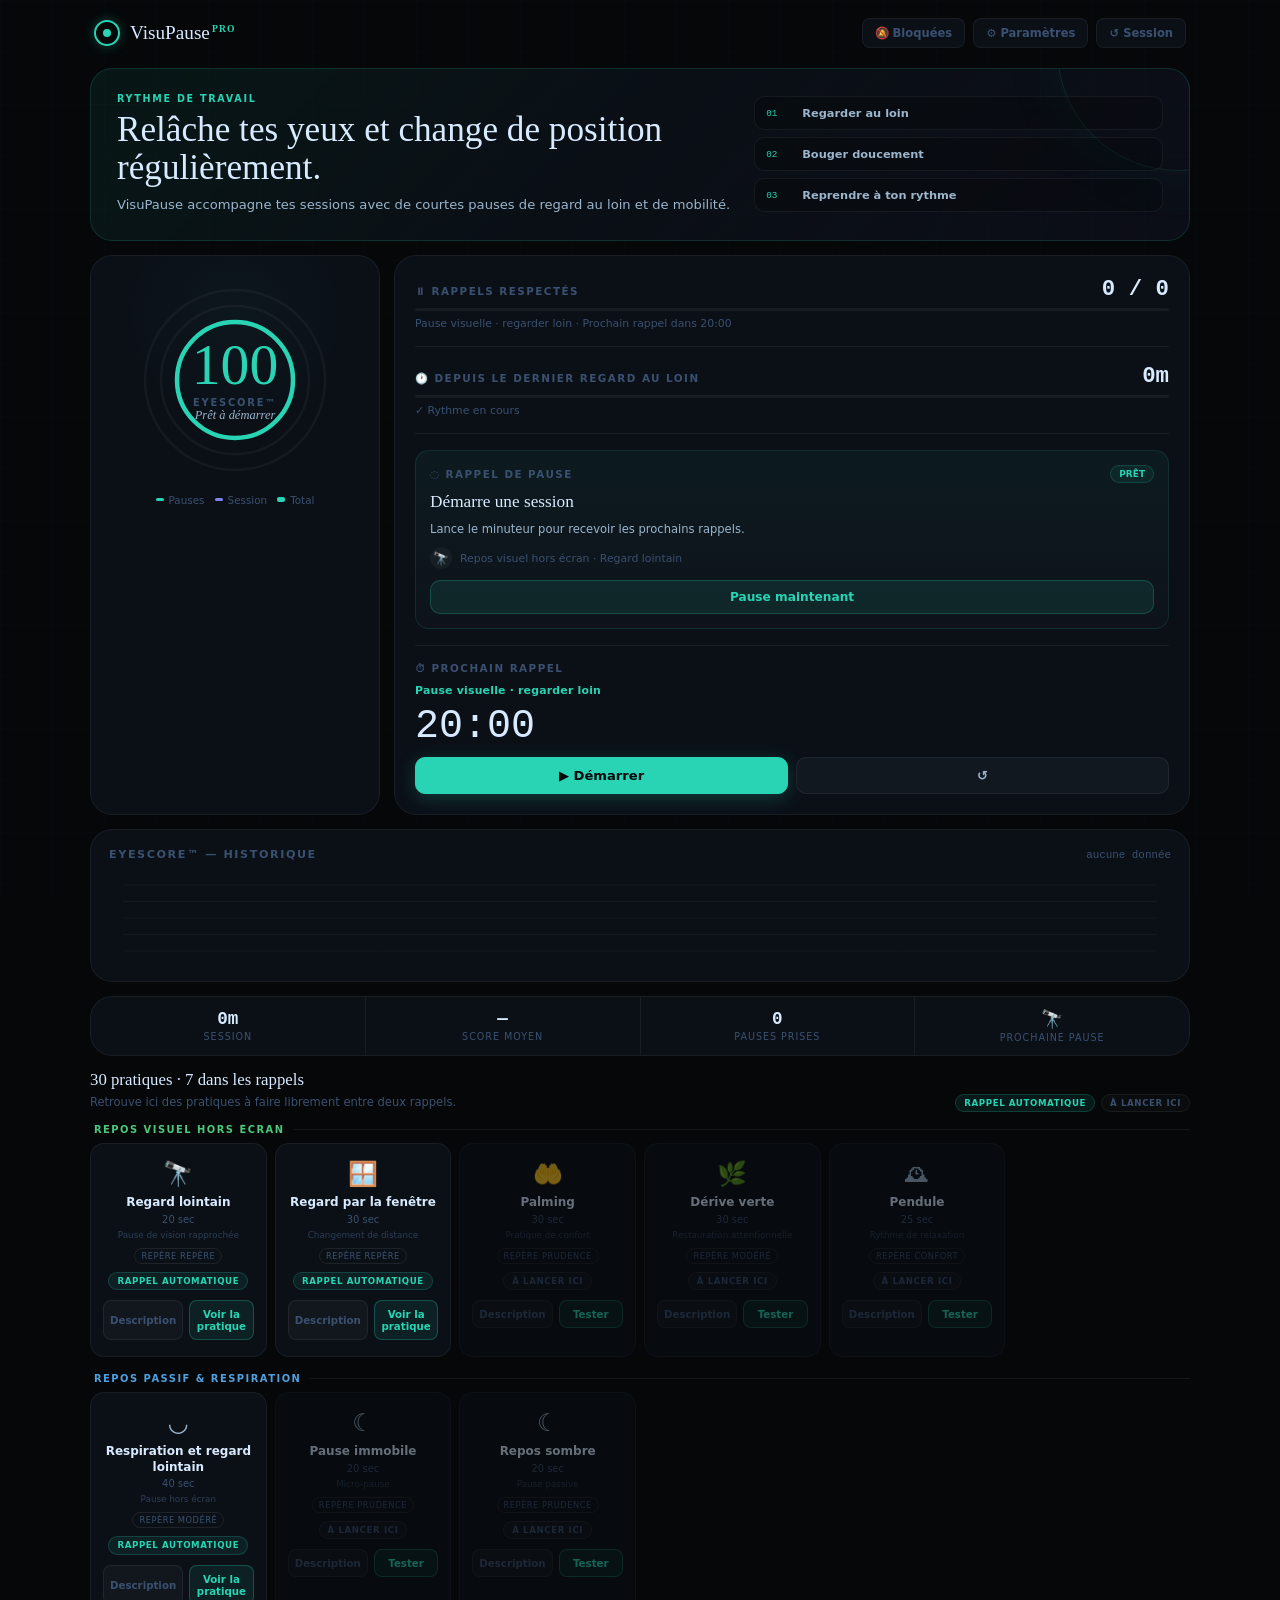
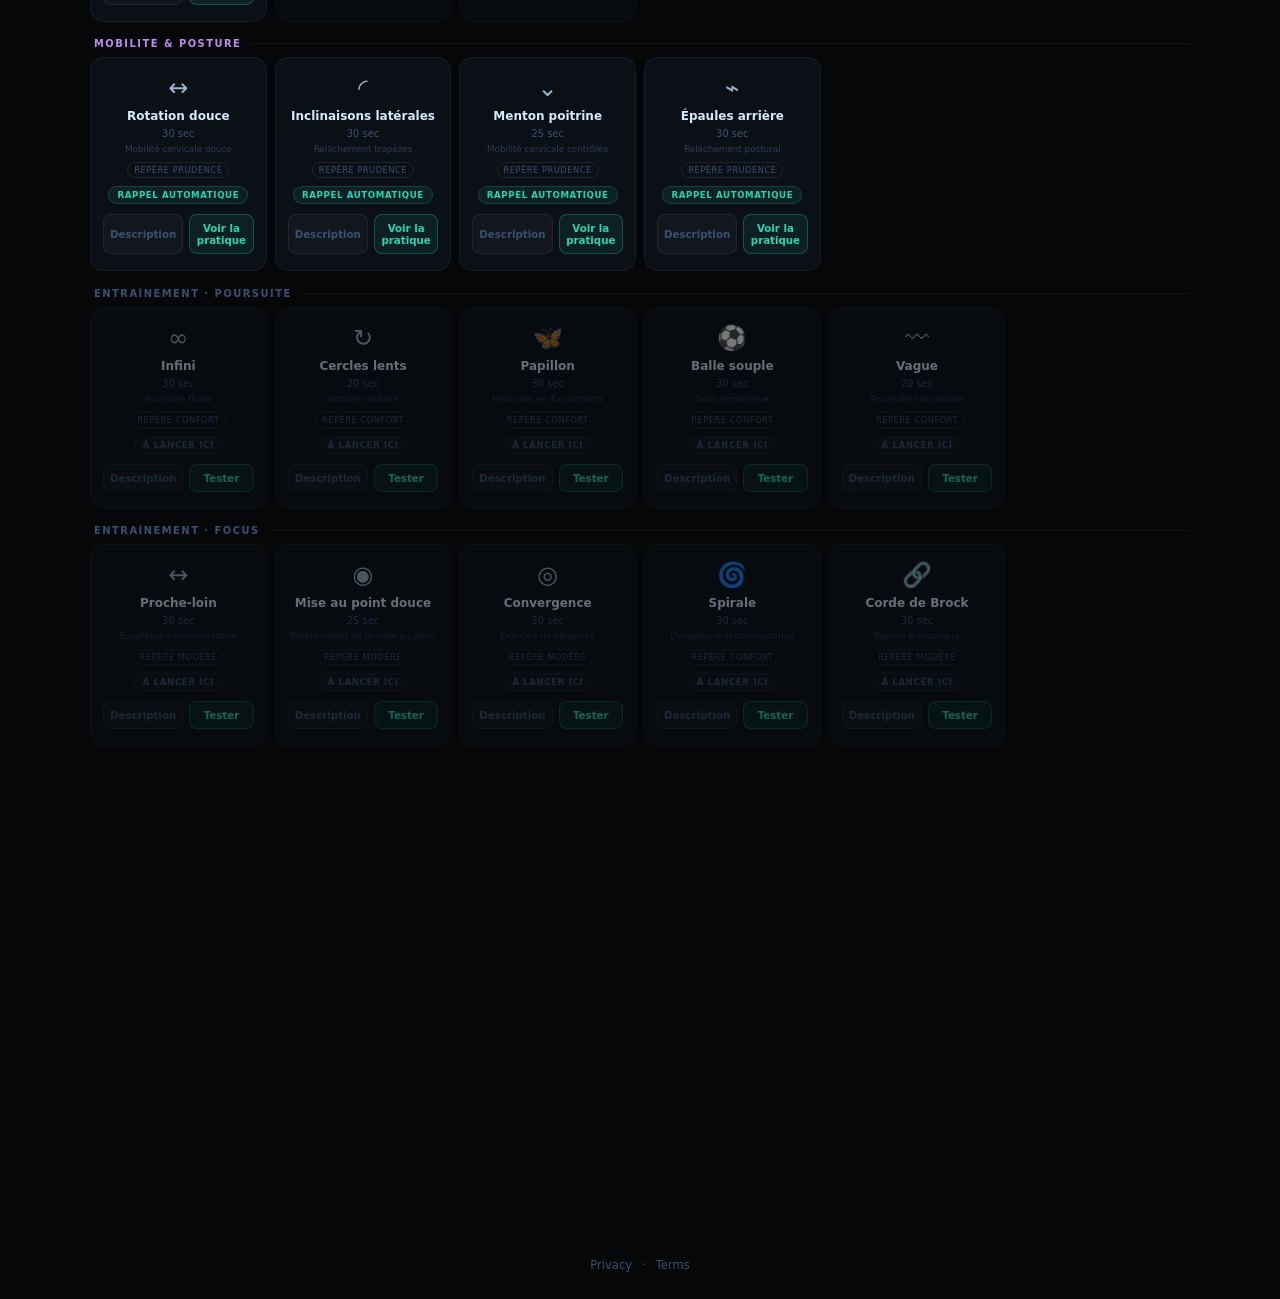
==== commit 1b4ff93c: "Refine break experience and copy" ====
--- a/index.html
+++ b/index.html
@@ -13,7 +13,7 @@
 <link rel="manifest" href="manifest.webmanifest">
 <link rel="icon" href="icons/icon.svg" type="image/svg+xml">
 <link rel="apple-touch-icon" href="icons/icon-192.png">
-<link rel="stylesheet" href="styles.css?v=12">
+<link rel="stylesheet" href="styles.css?v=13">
 </head>
 <body>
 
@@ -23,10 +23,8 @@
     <span class="logo-name">VisuPause<span class="logo-pro">PRO</span></span>
   </div>
   <div class="hbtns">
-    <span class="dev-badge" id="devBadge">⚡ 2s</span>
     <button class="hbtn notify" id="notifyBtn" data-action="toggle-notifications" type="button">🔔 Activer</button>
     <button class="hbtn" id="settingsBtn" data-action="open-settings" type="button" data-i18n="settings.title">Paramètres</button>
-    <button class="hbtn dev" id="devBtn" data-action="toggle-dev">⚡ Dev</button>
     <button class="hbtn" data-action="reset-session">↺ Session</button>
   </div>
 </header>
@@ -34,14 +32,14 @@
 <main>
   <section class="approach-card" aria-labelledby="approachTitle">
     <div class="approach-copy">
-      <span class="approach-kicker" data-i18n="approach.kicker">Nouvelle approche</span>
-      <h1 id="approachTitle" data-i18n="approach.title">La meilleure pause visuelle se passe loin de cet écran.</h1>
-      <p data-i18n="approach.copy">VisuPause distingue les regards au loin fréquents des rappels posturaux plus espacés, sans bloquer ton travail.</p>
+      <span class="approach-kicker" data-i18n="approach.kicker">Rythme de travail</span>
+      <h1 id="approachTitle" data-i18n="approach.title">Relâche tes yeux et change de position régulièrement.</h1>
+      <p data-i18n="approach.copy">VisuPause accompagne tes sessions avec de courtes pauses de regard au loin et de mobilité.</p>
     </div>
     <div class="approach-principles">
-      <div><span>01</span><strong data-i18n="approach.distance">Regarder réellement au loin</strong></div>
-      <div><span>02</span><strong data-i18n="approach.posture">Changer de position et bouger</strong></div>
-      <div><span>03</span><strong data-i18n="approach.optional">Garder l’entraînement visuel optionnel</strong></div>
+      <div><span>01</span><strong data-i18n="approach.distance">Regarder au loin</strong></div>
+      <div><span>02</span><strong data-i18n="approach.posture">Bouger doucement</strong></div>
+      <div><span>03</span><strong data-i18n="approach.resume">Reprendre à ton rythme</strong></div>
     </div>
   </section>
 
@@ -75,27 +73,27 @@
   <div class="right-panel">
     <div class="metrics-card">
       <div class="metric-row">
-        <div class="metric-head"><span class="mlabel" data-i18n="metric.breaks">⏸ Pauses respectées</span><span class="mval" id="mBreak">0 / 0</span></div>
+        <div class="metric-head"><span class="mlabel" data-i18n="metric.breaks">⏸ Rappels respectés</span><span class="mval" id="mBreak">0 / 0</span></div>
         <div class="mbar"><div class="mfill" id="mBreakBar" style="width:0%;background:var(--teal)"></div></div>
         <div class="msub" id="mBreakSub">Prochaine pause dans —</div>
       </div>
       <hr class="divider">
       <div class="metric-row">
-        <div class="metric-head"><span class="mlabel" data-i18n="metric.since">🕐 Depuis dernière pause</span><span class="mval" id="mFatigue">0 min</span></div>
+        <div class="metric-head"><span class="mlabel" data-i18n="metric.since">🕐 Depuis le dernier regard au loin</span><span class="mval" id="mFatigue">0 min</span></div>
         <div class="mbar"><div class="mfill" id="mFatigueBar" style="width:0%"></div></div>
-        <div class="msub" id="mFatigueSub">Dans les limites recommandées</div>
+        <div class="msub" id="mFatigueSub">Rythme en cours</div>
       </div>
       <hr class="divider">
       <div class="coach-panel" aria-live="polite">
         <div class="coach-head">
-          <span class="mlabel" data-i18n="coach.label">◌ Coach visuel</span>
+          <span class="mlabel" data-i18n="coach.label">◌ Rappel de pause</span>
           <span class="coach-pill" id="coachLevel">Prêt</span>
         </div>
         <div class="coach-title" id="coachTitle">Démarre une session</div>
-        <p class="coach-copy" id="coachCopy">Le coach adaptera les pauses selon ta récupération, les exercices déjà faits et le temps passé devant l’écran.</p>
+        <p class="coach-copy" id="coachCopy">Lance le minuteur pour recevoir les prochains rappels.</p>
         <div class="coach-next">
           <span id="coachNextIcon">—</span>
-          <span id="coachNextText">Prochain exercice intelligent</span>
+          <span id="coachNextText">Prochaine pause</span>
         </div>
         <button class="coach-action" id="coachBreakBtn" data-action="start-break-now" type="button">Pause maintenant</button>
       </div>
@@ -103,7 +101,6 @@
       <div class="timer-block">
         <div class="timer-lbl-row">
           <span class="mlabel" data-i18n="timer.label">⏱ Prochain rappel</span>
-          <span class="dev-badge" id="devBadgeTimer" style="display:none">⚡ 2s</span>
         </div>
         <div class="timer-next" id="timerNext">Pause visuelle · regarder loin</div>
         <div class="timer-disp" id="timerDisp">20:00</div>
@@ -134,11 +131,11 @@
     <div class="library-head">
       <div>
         <p class="ex-section-title" id="exSectionTitle">Bibliothèque de pauses et d’exercices</p>
-        <p class="ex-section-copy" data-i18n="library.copy">Les pauses hors écran et posturales sont actives par défaut. Les exercices qui demandent de fixer l’écran restent disponibles sur demande.</p>
+        <p class="ex-section-copy" data-i18n="library.copy">Retrouve ici des pratiques à faire librement entre deux rappels.</p>
       </div>
       <div class="library-legend" aria-label="Légende">
-        <span class="auto" data-i18n="library.auto">Rotation de pause</span>
-        <span class="optional" data-i18n="library.optional">Sur demande</span>
+        <span class="auto" data-i18n="library.auto">Rappel automatique</span>
+        <span class="optional" data-i18n="library.optional">À lancer ici</span>
       </div>
     </div>
     <div id="exContainer"></div>
@@ -170,8 +167,8 @@
     <canvas id="breakCanvas" style="display:block;width:100%;height:100%;"></canvas>
     <div class="offscreen-cue" id="offscreenCue" aria-hidden="true">
       <span class="offscreen-icon" id="offscreenIcon">↗</span>
-      <strong id="offscreenCueTitle" data-i18n="break.visualCue">Regarde réellement au loin</strong>
-      <small id="offscreenCueDetail" data-i18n="break.cuePersistent">La consigne reste visible pendant toute la pause.</small>
+      <strong id="offscreenCueTitle" data-i18n="break.visualCue">Regarde au loin</strong>
+      <small id="offscreenCueDetail" data-i18n="break.visualCueDetail">Choisis un point éloigné et laisse la mise au point se relâcher.</small>
     </div>
   </div>
   <div class="b-cat" id="bCat"></div>
@@ -187,8 +184,6 @@
     <div class="br-txt" id="brTxt">20</div>
   </div>
   <div class="bbtns">
-    <button class="bbtn acc" id="startBreakBtn" data-action="confirm-break-start">Démarrer la pause</button>
-    <button class="bbtn" id="fullBtn" data-action="toggle-break-fullscreen">Plein écran</button>
     <button class="bbtn acc" id="extBtn" data-action="extend-break">+ 30 sec</button>
     <button class="bbtn" id="endBreakBtn" data-action="end-break">Terminer ✓</button>
   </div>
@@ -200,7 +195,7 @@
     <canvas class="pm-anim" id="pmCanvas"></canvas>
     <div class="pm-offscreen" id="pmOffscreen" aria-hidden="true">
       <span id="pmOffscreenIcon">↗</span>
-      <strong data-i18n="practice.offscreen">Cet exercice se pratique loin de l’écran</strong>
+      <strong id="pmOffscreenText" data-i18n="practice.visualCue">Tourne-toi vers une vue éloignée</strong>
     </div>
     <div class="pm-body">
       <div class="pm-source" id="pmSource"></div>
@@ -236,58 +231,49 @@
         <div class="interval-setting">
           <div class="settings-row-head">
             <label class="interval-title" for="visualIntervalRange" data-i18n="settings.visualInterval">Pause visuelle · regarder loin</label>
-            <span class="interval-badge" data-i18n="settings.visualRecommended">Repère : 20 min</span>
           </div>
           <div class="interval-control">
             <input id="visualIntervalRange" type="range" min="10" max="30" step="5" value="20" aria-describedby="visualIntervalHelp">
             <output id="visualIntervalValue" for="visualIntervalRange">20 min</output>
           </div>
           <div class="interval-scale" aria-hidden="true"><span>10 min</span><span>30 min</span></div>
-          <div class="settings-sub" id="visualIntervalHelp" data-i18n="settings.visualHelp">Un rappel fréquent pour quitter la vision de près et regarder une distance réelle.</div>
+          <div class="settings-sub" id="visualIntervalHelp" data-i18n="settings.visualHelp">Pour alterner vision de près et regard lointain.</div>
         </div>
         <div class="interval-setting">
           <div class="settings-row-head">
             <label class="interval-title" for="postureIntervalRange" data-i18n="settings.postureInterval">Mobilité et posture</label>
-            <span class="interval-badge" data-i18n="settings.postureRecommended">Repère : 45 min</span>
           </div>
           <div class="interval-control">
             <input id="postureIntervalRange" type="range" min="30" max="90" step="15" value="45" aria-describedby="postureIntervalHelp">
             <output id="postureIntervalValue" for="postureIntervalRange">45 min</output>
           </div>
           <div class="interval-scale" aria-hidden="true"><span>30 min</span><span>90 min</span></div>
-          <div class="settings-sub" id="postureIntervalHelp" data-i18n="settings.postureHelp">Un rappel distinct et plus espacé pour changer de position doucement.</div>
-        </div>
-        <div class="settings-sub" data-i18n="settings.rhythmsHelp">Ces valeurs sont des repères de confort réglables, pas des seuils médicaux.</div>
+          <div class="settings-sub" id="postureIntervalHelp" data-i18n="settings.postureHelp">Pour relâcher la nuque, les épaules et changer de position.</div>
+        </div>
+        <div class="settings-sub" data-i18n="settings.rhythmsHelp">Adapte ces intervalles à ton rythme de travail.</div>
       </section>
       <section class="settings-section">
         <div class="settings-row-head">
           <div>
-            <div class="settings-label" data-i18n="settings.groups">Contenu des pauses</div>
-            <div class="settings-sub" id="settingsSummary">Tous les exercices actifs</div>
+            <div class="settings-label" data-i18n="settings.groups">Pratiques proposées</div>
+            <div class="settings-sub" id="settingsSummary">Pratiques sélectionnées</div>
           </div>
           <button class="mini-btn" data-action="reset-exercise-settings" type="button" data-i18n="action.reset">Réinitialiser</button>
         </div>
         <div class="settings-grid" id="categorySettings"></div>
-        <div class="settings-sub" data-i18n="settings.groupsHelp">Les exercices de suivi sur écran sont exclus de la rotation par défaut, mais restent accessibles dans la bibliothèque.</div>
+        <div class="settings-sub" data-i18n="settings.groupsHelp">Choisis les pratiques utilisées par les rappels visuels et posturaux.</div>
       </section>
       <section class="settings-section">
         <details class="advanced-settings">
-          <summary data-i18n="settings.advanced">Choix individuel des exercices</summary>
+          <summary data-i18n="settings.advanced">Personnaliser la sélection</summary>
           <div class="exercise-settings" id="exerciseSettings"></div>
         </details>
       </section>
       <section class="settings-section">
-        <div class="settings-label" data-i18n="settings.breakDisplay">Affichage de pause</div>
-        <div class="settings-sub" data-i18n="settings.breakDisplayHelp">Choisis si la pause couvre la page ou demande aussi le plein écran navigateur.</div>
-        <div class="segmented" id="breakDisplaySettings">
-          <button type="button" data-action="set-break-display-mode" data-mode="page" data-i18n="mode.page">Page entière</button>
-          <button type="button" data-action="set-break-display-mode" data-mode="fullscreen" data-i18n="mode.fullscreen">Plein écran</button>
-        </div>
-      </section>
-      <section class="settings-section">
         <div class="settings-label" data-i18n="settings.exitMode">Fin de pause</div>
+        <div class="settings-sub" data-i18n="settings.exitModeHelp">Décide si le minuteur reprend après confirmation ou automatiquement.</div>
         <div class="segmented" id="exitModeSettings">
-          <button type="button" data-action="set-exit-mode" data-mode="manual" data-i18n="mode.button">Bouton</button>
+          <button type="button" data-action="set-exit-mode" data-mode="manual" data-i18n="mode.button">Sur confirmation</button>
           <button type="button" data-action="set-exit-mode" data-mode="auto" data-i18n="mode.auto">Automatique</button>
         </div>
       </section>
@@ -295,12 +281,12 @@
   </div>
 </div>
 
-<script src="src/exercises.js?v=12"></script>
-<script src="src/animations.js?v=12"></script>
-<script src="src/score.js?v=12"></script>
-<script src="src/selector.js?v=12"></script>
-<script src="src/storage.js?v=12"></script>
-<script src="src/i18n.js?v=12"></script>
-<script src="app.js?v=12"></script>
+<script src="src/exercises.js?v=13"></script>
+<script src="src/animations.js?v=13"></script>
+<script src="src/score.js?v=13"></script>
+<script src="src/selector.js?v=13"></script>
+<script src="src/storage.js?v=13"></script>
+<script src="src/i18n.js?v=13"></script>
+<script src="app.js?v=13"></script>
 </body>
 </html>
--- a/styles.css
+++ b/styles.css
@@ -28,11 +28,8 @@
 .hbtn{display:flex;align-items:center;gap:6px;padding:7px 12px;border-radius:8px;border:1px solid var(--border);background:var(--s1);color:var(--txt2);font-size:.72rem;font-weight:600;cursor:pointer;transition:all .2s;font-family:var(--font-ui);}
 .hbtn:hover{border-color:var(--border2);color:var(--txt);}
 .hbtn:focus-visible,.tbtn:focus-visible,.bbtn:focus-visible,.pm-close:focus-visible,.ex-card:focus-visible,.coach-action:focus-visible,.ex-mini:focus-visible,.mini-btn:focus-visible,.icon-btn:focus-visible,.segmented button:focus-visible{outline:2px solid var(--teal);outline-offset:3px;}
-.hbtn.dev.on{background:rgba(232,160,32,0.09);border-color:rgba(232,160,32,0.45);color:var(--amber);}
 .hbtn.notify.on{background:rgba(40,212,180,0.09);border-color:rgba(40,212,180,0.42);color:var(--teal);}
 .hbtn:disabled{cursor:not-allowed;opacity:.48;}
-.dev-badge{display:none;font-size:.6rem;font-weight:700;letter-spacing:.1em;background:rgba(232,160,32,0.12);border:1px solid rgba(232,160,32,0.3);color:var(--amber);padding:2px 7px;border-radius:5px;}
-.dev-badge.show{display:inline-block;}
 @media(max-width:520px){
   header{padding:14px 14px 0;gap:10px;flex-wrap:wrap;}
   .logo-name{font-size:1.05rem;}
@@ -185,17 +182,12 @@
 .break-overlay.offscreen .break-anim-wrap{background:radial-gradient(circle at 50% 45%,rgba(40,212,180,.055),rgba(5,7,9,.92) 55%,#050709);border-color:rgba(40,212,180,.11);}
 .break-overlay.offscreen .break-anim-wrap canvas{display:none!important;}
 .break-overlay.offscreen .offscreen-cue{display:flex;}
-.break-overlay.pending .break-anim-wrap,.break-overlay.pending .break-ring-wrap{display:none;}
-.break-overlay.pending #extBtn,.break-overlay.pending #fullBtn,.break-overlay.pending [data-action="end-break"]{display:none;}
-.break-overlay:not(.pending) #startBreakBtn{display:none;}
-.break-overlay.pending .b-title{max-width:520px;}
-.break-overlay.pending .b-desc{font-size:.95rem;}
-.break-overlay.complete #startBreakBtn,.break-overlay.complete #extBtn,.break-overlay.complete #fullBtn{display:none;}
+.break-overlay.complete #extBtn{display:none;}
 .break-overlay.complete #endBreakBtn{min-width:min(440px,88vw);padding:17px 28px;border-radius:16px;background:var(--teal);border-color:var(--teal);color:#04080c;box-shadow:0 12px 38px rgba(40,212,180,.3);font-size:1rem;font-weight:800;line-height:1.25;}
 .break-overlay.complete #endBreakBtn:hover{transform:translateY(-1px);box-shadow:0 16px 44px rgba(40,212,180,.36);}
 .break-overlay.complete #endBreakBtn:focus-visible{outline:3px solid rgba(255,255,255,.72);outline-offset:4px;}
-.break-overlay.complete{padding-bottom:130px;}
-.break-overlay.complete .bbtns{position:fixed;left:0;right:0;bottom:0;z-index:3;display:flex;justify-content:center;padding:18px 18px max(24px,env(safe-area-inset-bottom));background:linear-gradient(180deg,rgba(5,7,9,0),rgba(5,7,9,.96) 34%);}
+.break-overlay.complete .bbtns{position:static;width:min(440px,88vw);padding:8px 0 max(8px,env(safe-area-inset-bottom));background:none;}
+.break-overlay.complete #endBreakBtn{width:100%;min-width:0;}
 .break-overlay.immersive{display:grid;grid-template-columns:minmax(0,1fr);grid-template-rows:minmax(280px,1fr) auto auto auto auto auto auto;grid-template-areas:'animation' 'category' 'source' 'title' 'description' 'tip' 'controls';justify-items:center;align-items:center;gap:5px;padding:12px 12px max(14px,env(safe-area-inset-bottom));}
 .break-overlay.immersive .break-anim-wrap{grid-area:animation;width:min(1360px,calc(100vw - 24px));height:100%!important;min-height:0;border-radius:12px;}
 .break-overlay.immersive .b-cat{grid-area:category;}
@@ -210,7 +202,6 @@
 .break-overlay.offscreen.immersive .b-title{font-size:clamp(1.45rem,3vw,2rem);}
 .break-overlay.offscreen.immersive .b-desc{font-size:clamp(.9rem,1.8vw,1.05rem);max-width:680px;line-height:1.65;}
 .break-overlay.offscreen.immersive .b-tip{font-size:.78rem;max-width:620px;line-height:1.55;}
-.break-overlay.immersive.complete{padding-bottom:max(112px,calc(88px + env(safe-area-inset-bottom)));}
 @media(max-width:680px){
   .break-overlay.immersive{grid-template-rows:minmax(240px,1fr) auto auto auto auto auto auto;padding:8px 8px max(10px,env(safe-area-inset-bottom));gap:4px;}
   .break-overlay.immersive .break-anim-wrap{width:calc(100vw - 16px);border-radius:10px;}
@@ -220,7 +211,6 @@
   .break-overlay.immersive .b-tip{font-size:.68rem;line-height:1.4;}
   .break-overlay.offscreen.immersive{grid-template-rows:auto auto auto auto auto auto auto;padding:10px 10px max(12px,env(safe-area-inset-bottom));}
   .break-overlay.offscreen.immersive .break-anim-wrap{width:calc(100vw - 20px);height:128px!important;}
-  .break-overlay.offscreen.immersive.complete{padding-bottom:max(112px,calc(88px + env(safe-area-inset-bottom)));}
 }
 .b-cat{font-size:.62rem;color:var(--teal);text-transform:uppercase;letter-spacing:.22em;font-weight:700;}
 .b-src{font-size:.62rem;color:var(--txt2);letter-spacing:.06em;}
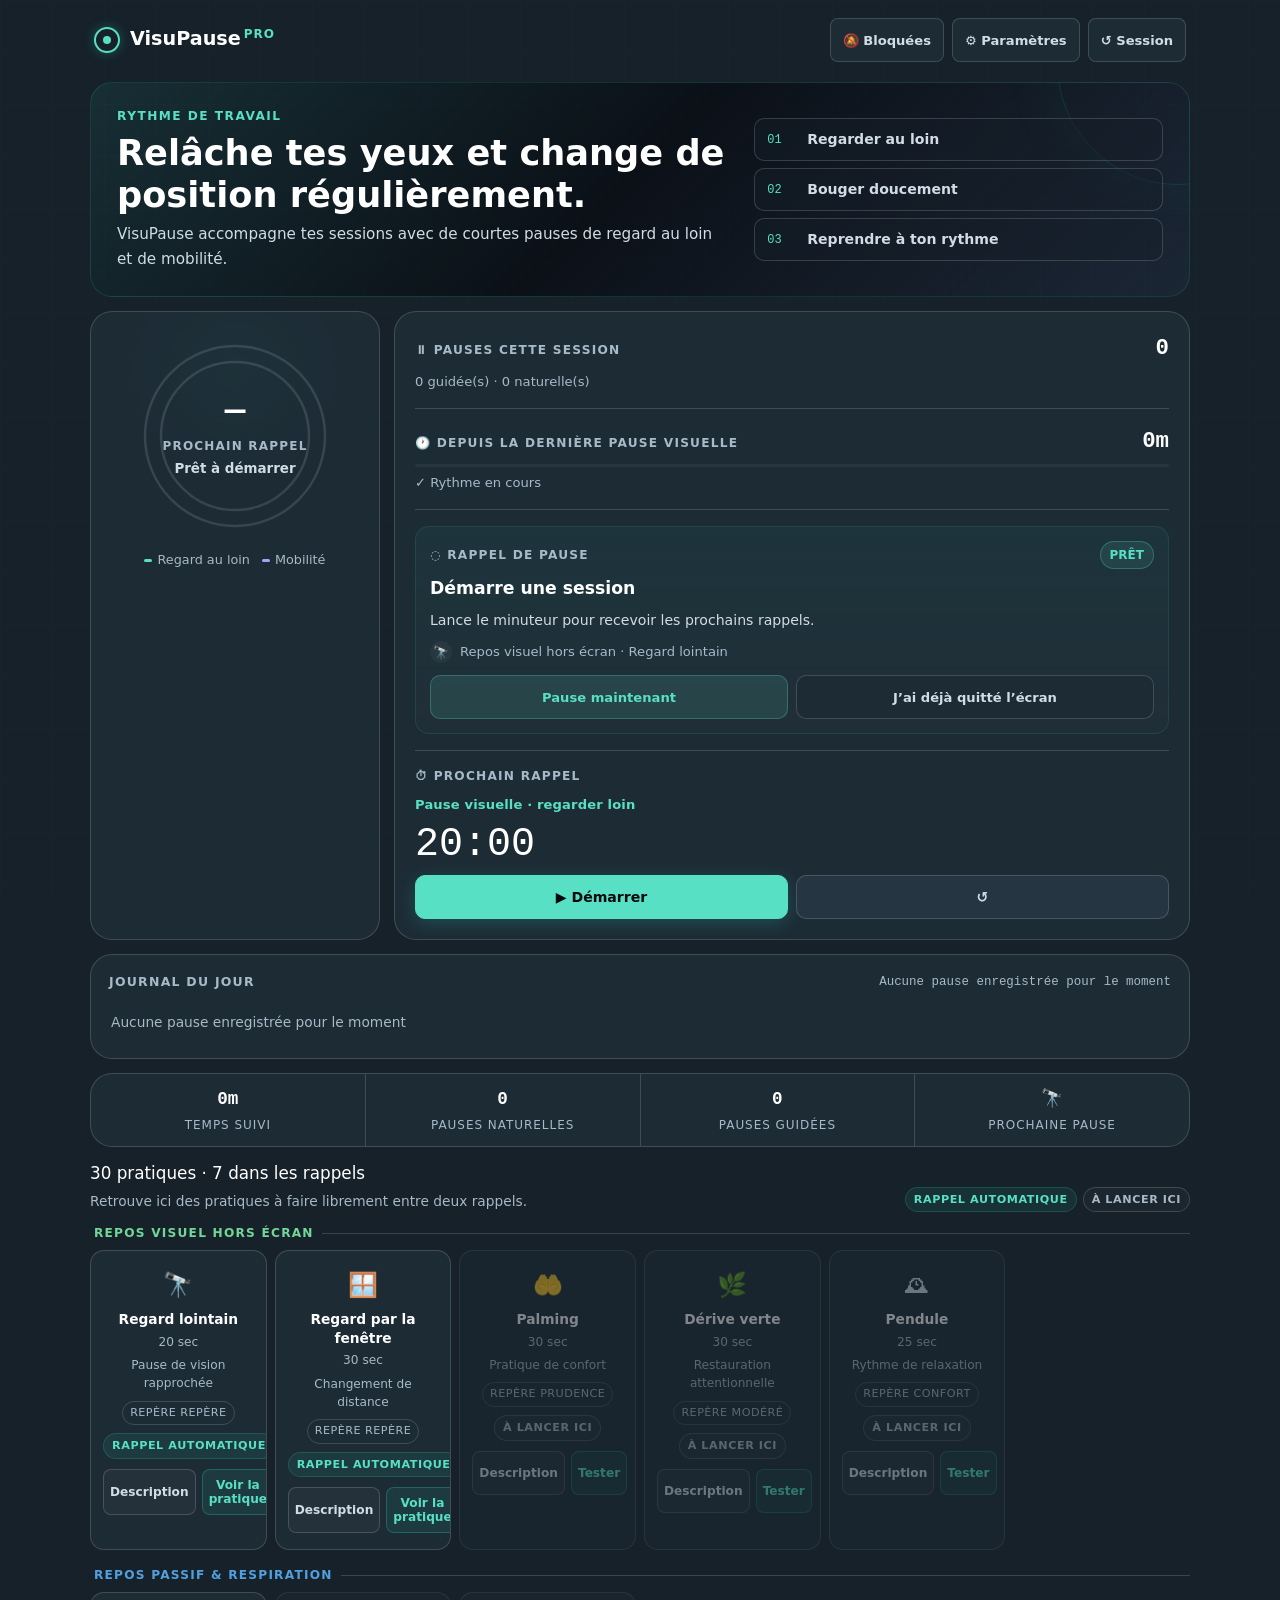
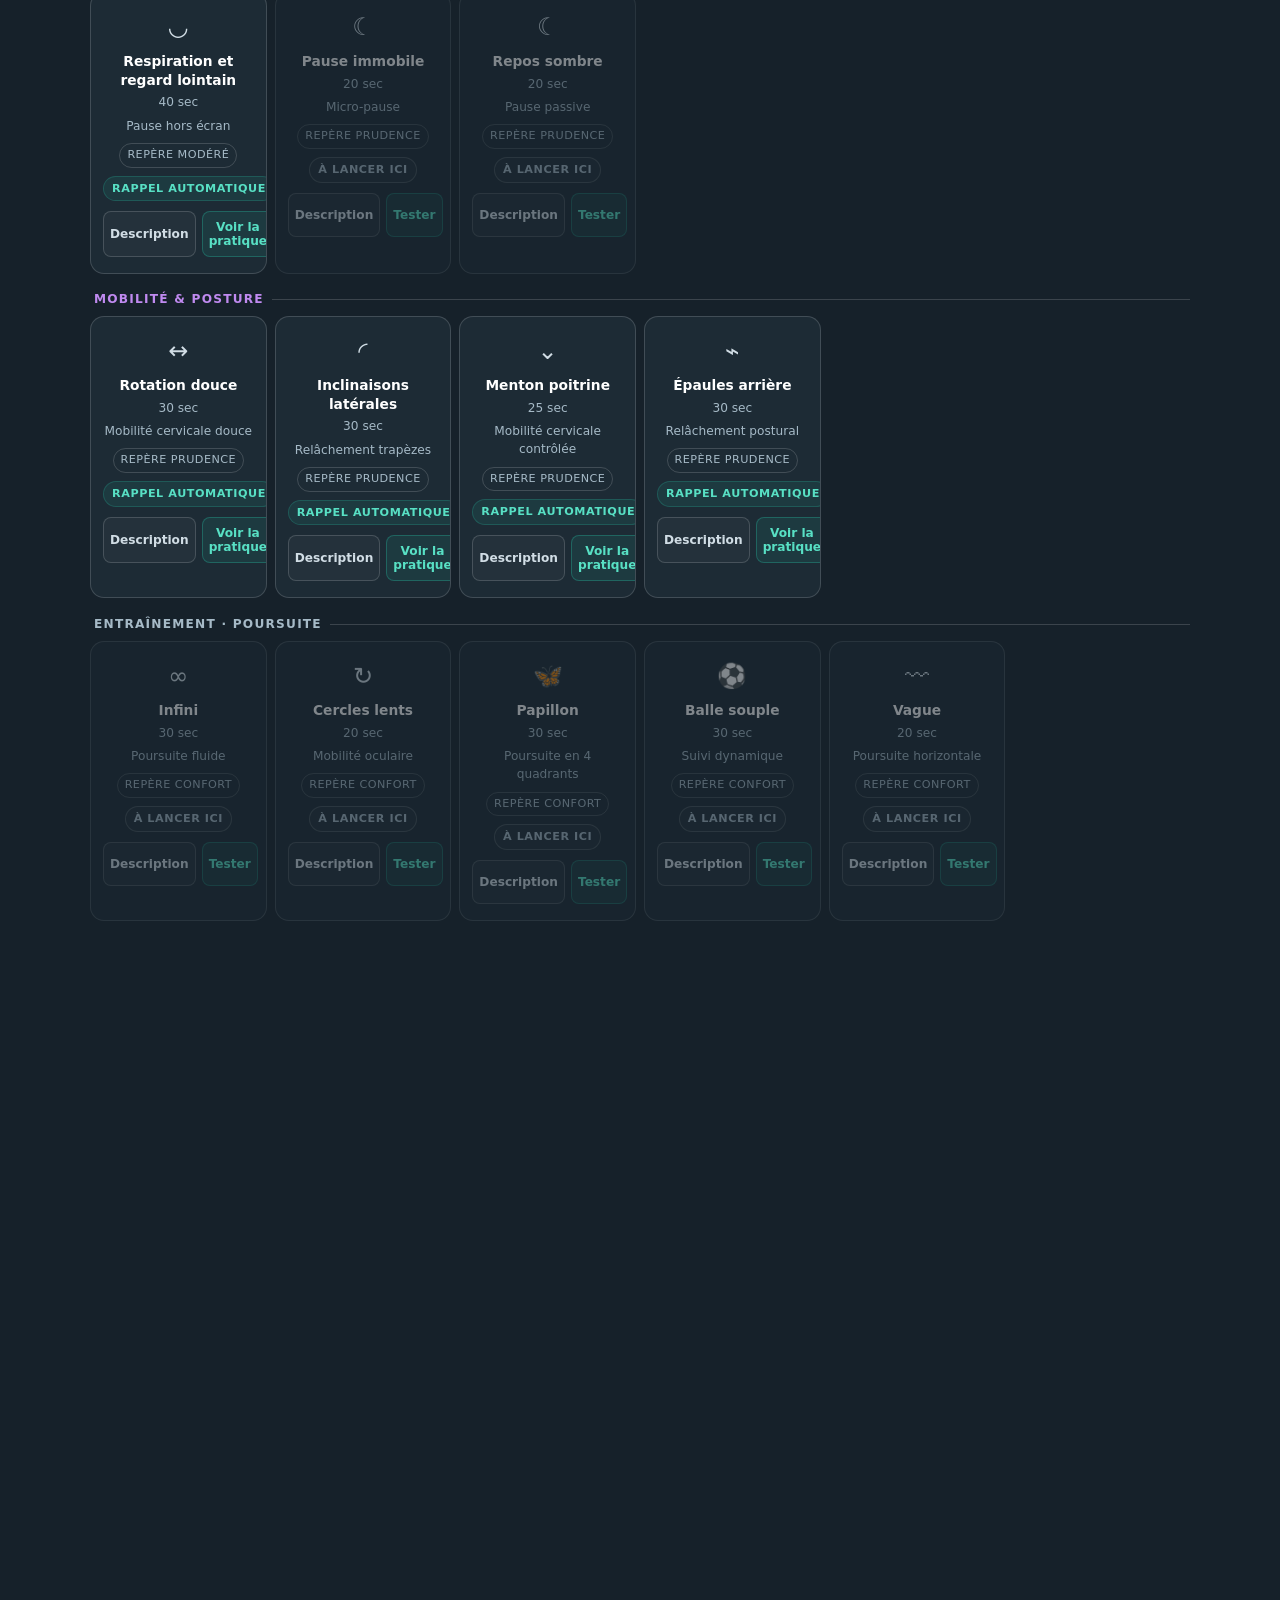
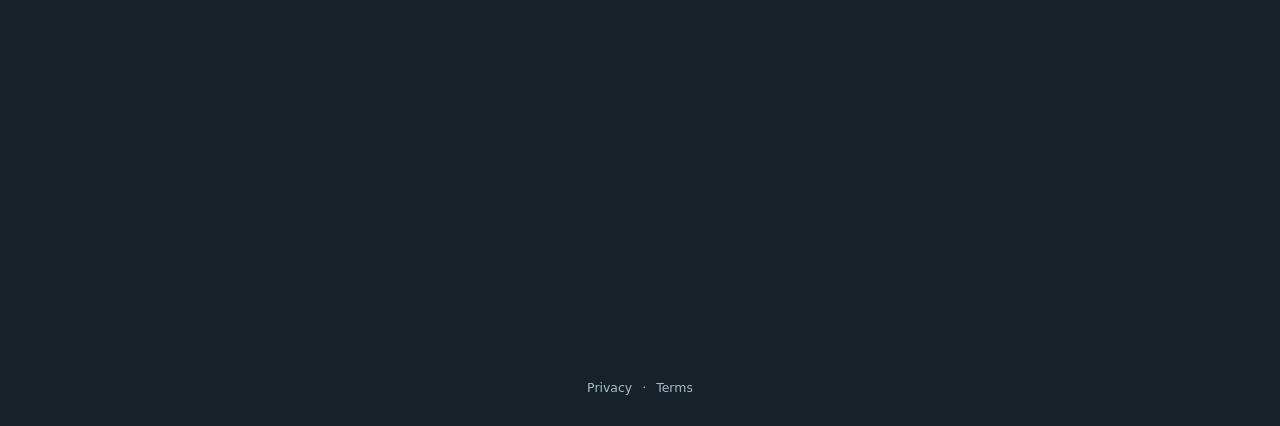
==== commit eaa89136: "Publish session rhythm and smarter reminders" ====
--- a/index.html
+++ b/index.html
@@ -6,14 +6,14 @@
 <meta name="apple-mobile-web-app-capable" content="yes">
 <meta name="apple-mobile-web-app-title" content="VisuPause Pro">
 <meta name="apple-mobile-web-app-status-bar-style" content="black-translucent">
-<meta name="theme-color" content="#050709">
+<meta name="theme-color" content="#16212a">
 <meta name="referrer" content="no-referrer">
 <meta http-equiv="Content-Security-Policy" content="default-src 'self'; script-src 'self'; worker-src 'self'; manifest-src 'self'; style-src 'self' 'unsafe-inline'; font-src 'self'; img-src 'self' data:; connect-src 'none'; object-src 'none'; base-uri 'none'; form-action 'none'; frame-ancestors 'none'">
 <title>VisuPause Pro — Des pauses qui quittent l’écran</title>
 <link rel="manifest" href="manifest.webmanifest">
 <link rel="icon" href="icons/icon.svg" type="image/svg+xml">
 <link rel="apple-touch-icon" href="icons/icon-192.png">
-<link rel="stylesheet" href="styles.css?v=13">
+<link rel="stylesheet" href="styles.css?v=14">
 </head>
 <body>
 
@@ -43,43 +43,37 @@
     </div>
   </section>
 
-  <div class="score-card">
+  <div class="score-card rhythm-card">
     <div class="triple-ring">
       <svg class="ring-svg" viewBox="0 0 196 196">
         <circle class="ring-track" cx="98" cy="98" r="90" stroke-width="2.5"/>
-        <circle class="ring-arc" id="arcBreak" cx="98" cy="98" r="90" stroke="#28d4b4" stroke-width="2.5" stroke-dasharray="565.5" stroke-dashoffset="565.5"/>
+        <circle class="ring-arc" id="arcVisual" cx="98" cy="98" r="90" stroke="#58e0c4" stroke-width="3" stroke-dasharray="565.5" stroke-dashoffset="565.5"/>
       </svg>
       <svg class="ring-svg" viewBox="0 0 196 196">
         <circle class="ring-track" cx="98" cy="98" r="74" stroke-width="2.5"/>
-        <circle class="ring-arc" id="arcSession" cx="98" cy="98" r="74" stroke="#7c83f5" stroke-width="2.5" stroke-dasharray="464.9" stroke-dashoffset="464.9"/>
-      </svg>
-      <svg class="ring-svg" viewBox="0 0 196 196">
-        <circle class="ring-track" cx="98" cy="98" r="58" stroke-width="4.5"/>
-        <circle class="ring-arc" id="arcScore" cx="98" cy="98" r="58" stroke="#28d4b4" stroke-width="4.5" stroke-dasharray="364.4" stroke-dashoffset="364.4"/>
+        <circle class="ring-arc" id="arcPosture" cx="98" cy="98" r="74" stroke="#9da4ff" stroke-width="3" stroke-dasharray="464.9" stroke-dashoffset="464.9"/>
       </svg>
       <div class="ring-center">
-        <div class="score-num" id="scoreNum">—</div>
-        <div class="score-lbl">EyeScore™</div>
-        <div class="score-status" id="scoreStatus">Démarre le timer</div>
+        <div class="score-num rhythm-value" id="rhythmValue">—</div>
+        <div class="score-lbl" data-i18n="rhythm.next">Prochain rappel</div>
+        <div class="score-status" id="rhythmStatus">Prêt à démarrer</div>
       </div>
     </div>
     <div class="ring-legend">
-      <div class="leg"><div class="leg-dot" style="background:#28d4b4"></div><span data-i18n="legend.breaks">Pauses</span></div>
-      <div class="leg"><div class="leg-dot" style="background:#7c83f5"></div><span data-i18n="legend.session">Session</span></div>
-      <div class="leg"><div class="leg-dot" style="background:#28d4b4;height:5px"></div><span data-i18n="legend.total">Total</span></div>
+      <div class="leg"><div class="leg-dot" style="background:#58e0c4"></div><span data-i18n="legend.visual">Regard au loin</span></div>
+      <div class="leg"><div class="leg-dot" style="background:#9da4ff"></div><span data-i18n="legend.posture">Mobilité</span></div>
     </div>
   </div>
 
   <div class="right-panel">
     <div class="metrics-card">
       <div class="metric-row">
-        <div class="metric-head"><span class="mlabel" data-i18n="metric.breaks">⏸ Rappels respectés</span><span class="mval" id="mBreak">0 / 0</span></div>
-        <div class="mbar"><div class="mfill" id="mBreakBar" style="width:0%;background:var(--teal)"></div></div>
-        <div class="msub" id="mBreakSub">Prochaine pause dans —</div>
+        <div class="metric-head"><span class="mlabel" data-i18n="metric.breaks">⏸ Pauses cette session</span><span class="mval" id="mBreak">0</span></div>
+        <div class="msub" id="mBreakSub">0 guidée · 0 naturelle</div>
       </div>
       <hr class="divider">
       <div class="metric-row">
-        <div class="metric-head"><span class="mlabel" data-i18n="metric.since">🕐 Depuis le dernier regard au loin</span><span class="mval" id="mFatigue">0 min</span></div>
+        <div class="metric-head"><span class="mlabel" data-i18n="metric.since">🕐 Depuis la dernière pause visuelle</span><span class="mval" id="mFatigue">0 min</span></div>
         <div class="mbar"><div class="mfill" id="mFatigueBar" style="width:0%"></div></div>
         <div class="msub" id="mFatigueSub">Rythme en cours</div>
       </div>
@@ -95,7 +89,10 @@
           <span id="coachNextIcon">—</span>
           <span id="coachNextText">Prochaine pause</span>
         </div>
-        <button class="coach-action" id="coachBreakBtn" data-action="start-break-now" type="button">Pause maintenant</button>
+        <div class="coach-actions">
+          <button class="coach-action" id="coachBreakBtn" data-action="start-break-now" type="button">Pause maintenant</button>
+          <button class="coach-secondary" data-action="register-natural-break" type="button" data-i18n="action.naturalBreak">J’ai déjà quitté l’écran</button>
+        </div>
       </div>
       <hr class="divider">
       <div class="timer-block">
@@ -114,16 +111,16 @@
 
   <div class="chart-card">
     <div class="chart-head">
-      <span class="chart-title" data-i18n="chart.title">EyeScore™ — historique</span>
-      <span class="chart-meta" id="chartMeta">aucune donnée</span>
-    </div>
-    <div class="chart-wrap"><canvas id="histChart"></canvas></div>
+      <span class="chart-title" data-i18n="chart.title">Journal du jour</span>
+      <span class="chart-meta" id="chartMeta">Aucune pause enregistrée</span>
+    </div>
+    <div class="activity-list" id="activityList" aria-live="polite"></div>
   </div>
 
   <div class="sess-strip">
-    <div class="sess-cell"><div class="sval" id="sTime">0m</div><div class="slbl" data-i18n="session.time">Session</div></div>
-    <div class="sess-cell"><div class="sval" id="sAvg">—</div><div class="slbl" data-i18n="session.avg">Score moyen</div></div>
-    <div class="sess-cell"><div class="sval" id="sBreaks">0</div><div class="slbl" data-i18n="session.breaks">Pauses prises</div></div>
+    <div class="sess-cell"><div class="sval" id="sTime">0m</div><div class="slbl" data-i18n="session.time">Temps suivi</div></div>
+    <div class="sess-cell"><div class="sval" id="sNatural">0</div><div class="slbl" data-i18n="session.natural">Pauses naturelles</div></div>
+    <div class="sess-cell"><div class="sval" id="sBreaks">0</div><div class="slbl" data-i18n="session.breaks">Pauses guidées</div></div>
     <div class="sess-cell"><div class="sval" id="sExercise">—</div><div class="slbl" data-i18n="session.next">Prochaine pause</div></div>
   </div>
 
@@ -270,6 +267,15 @@
         </details>
       </section>
       <section class="settings-section">
+        <div class="settings-label" data-i18n="settings.idleDetection">Détection d’absence</div>
+        <div class="settings-sub" data-i18n="settings.idleDetectionHelp">Après deux minutes d’inactivité de l’appareil, les deux rythmes repartent de zéro à ton retour.</div>
+        <div class="segmented" id="idleDetectionSettings">
+          <button type="button" data-action="set-idle-detection" data-mode="on" data-i18n="mode.enabled">Activée</button>
+          <button type="button" data-action="set-idle-detection" data-mode="off" data-i18n="mode.disabled">Désactivée</button>
+        </div>
+        <div class="settings-sub" id="idleDetectionStatus" aria-live="polite"></div>
+      </section>
+      <section class="settings-section">
         <div class="settings-label" data-i18n="settings.exitMode">Fin de pause</div>
         <div class="settings-sub" data-i18n="settings.exitModeHelp">Décide si le minuteur reprend après confirmation ou automatiquement.</div>
         <div class="segmented" id="exitModeSettings">
@@ -281,12 +287,12 @@
   </div>
 </div>
 
-<script src="src/exercises.js?v=13"></script>
-<script src="src/animations.js?v=13"></script>
-<script src="src/score.js?v=13"></script>
-<script src="src/selector.js?v=13"></script>
-<script src="src/storage.js?v=13"></script>
-<script src="src/i18n.js?v=13"></script>
-<script src="app.js?v=13"></script>
+<script src="src/exercises.js?v=14"></script>
+<script src="src/animations.js?v=14"></script>
+<script src="src/rhythm.js?v=14"></script>
+<script src="src/selector.js?v=14"></script>
+<script src="src/storage.js?v=14"></script>
+<script src="src/i18n.js?v=14"></script>
+<script src="app.js?v=14"></script>
 </body>
 </html>
--- a/styles.css
+++ b/styles.css
@@ -1,16 +1,17 @@
 :root{
-  --bg:#050709;--s1:#0b1017;--s2:#111820;
-  --border:rgba(255,255,255,0.06);--border2:rgba(255,255,255,0.13);
-  --txt:#9ab5cc;--txt2:#3a5070;--bright:#d8eaff;
-  --teal:#28d4b4;--teal-d:rgba(40,212,180,0.1);
-  --purple:#7c83f5;--amber:#e8a020;--red:#e05050;--green:#4dc87a;
-  --font-ui:system-ui,-apple-system,BlinkMacSystemFont,"Segoe UI",sans-serif;
-  --font-display:Georgia,"Times New Roman",serif;
+  --bg:#16212a;--s1:#1d2b35;--s2:#253642;
+  --border:rgba(255,255,255,0.16);--border2:rgba(255,255,255,0.40);
+  --txt:#d1dde5;--txt2:#a6bac7;--bright:#ffffff;
+  --teal:#58e0c4;--teal-d:rgba(88,224,196,0.12);
+  --purple:#9da4ff;--amber:#f1b24a;--red:#ff8585;--green:#71d696;
+  --font-ui:system-ui,-apple-system,BlinkMacSystemFont,"Segoe UI Variable","Segoe UI",Roboto,Helvetica,Arial,sans-serif;
+  --font-display:var(--font-ui);
   --font-mono:"SFMono-Regular","Roboto Mono","Cascadia Code",Menlo,Consolas,monospace;
 }
 *{box-sizing:border-box;margin:0;padding:0;}
 html{height:100%;color-scheme:dark;}
-body{background:var(--bg);color:var(--txt);font-family:var(--font-ui);min-height:100vh;display:flex;flex-direction:column;overflow-x:hidden;}
+body{background:var(--bg);color:var(--txt);font-family:var(--font-ui);font-size:16px;line-height:1.5;min-height:100vh;display:flex;flex-direction:column;overflow-x:hidden;-webkit-font-smoothing:antialiased;text-rendering:optimizeLegibility;}
+button{min-height:44px;}
 body.overlay-open{overflow:hidden;}
 body::before{content:'';position:fixed;inset:0;pointer-events:none;z-index:0;
   background-image:linear-gradient(rgba(40,212,180,0.02) 1px,transparent 1px),linear-gradient(90deg,rgba(40,212,180,0.02) 1px,transparent 1px);
@@ -22,19 +23,19 @@
 .logo-ring{width:26px;height:26px;border-radius:50%;border:2px solid var(--teal);display:flex;align-items:center;justify-content:center;box-shadow:0 0 12px rgba(40,212,180,0.3);animation:lpulse 3s ease-in-out infinite;}
 @keyframes lpulse{0%,100%{box-shadow:0 0 8px rgba(40,212,180,0.2)}50%{box-shadow:0 0 18px rgba(40,212,180,0.5)}}
 .logo-dot{width:8px;height:8px;border-radius:50%;background:var(--teal);}
-.logo-name{font-family:var(--font-display);font-size:1.2rem;color:var(--bright);}
-.logo-pro{font-size:.6rem;color:var(--teal);font-weight:700;letter-spacing:.12em;margin-left:2px;vertical-align:super;}
+.logo-name{font-family:var(--font-display);font-size:1.2rem;color:var(--bright);font-weight:750;}
+.logo-pro{font-size:.75rem;color:var(--teal);font-weight:800;letter-spacing:.08em;margin-left:3px;vertical-align:super;}
 .hbtns{display:flex;align-items:center;gap:8px;}
-.hbtn{display:flex;align-items:center;gap:6px;padding:7px 12px;border-radius:8px;border:1px solid var(--border);background:var(--s1);color:var(--txt2);font-size:.72rem;font-weight:600;cursor:pointer;transition:all .2s;font-family:var(--font-ui);}
+.hbtn{display:flex;align-items:center;gap:6px;padding:9px 12px;border-radius:8px;border:1px solid var(--border);background:var(--s1);color:var(--txt);font-size:.82rem;font-weight:650;cursor:pointer;transition:all .2s;font-family:var(--font-ui);}
 .hbtn:hover{border-color:var(--border2);color:var(--txt);}
-.hbtn:focus-visible,.tbtn:focus-visible,.bbtn:focus-visible,.pm-close:focus-visible,.ex-card:focus-visible,.coach-action:focus-visible,.ex-mini:focus-visible,.mini-btn:focus-visible,.icon-btn:focus-visible,.segmented button:focus-visible{outline:2px solid var(--teal);outline-offset:3px;}
+.hbtn:focus-visible,.tbtn:focus-visible,.bbtn:focus-visible,.pm-close:focus-visible,.ex-card:focus-visible,.coach-action:focus-visible,.coach-secondary:focus-visible,.nudge-btn:focus-visible,.ex-mini:focus-visible,.mini-btn:focus-visible,.icon-btn:focus-visible,.segmented button:focus-visible{outline:2px solid var(--teal);outline-offset:3px;}
 .hbtn.notify.on{background:rgba(40,212,180,0.09);border-color:rgba(40,212,180,0.42);color:var(--teal);}
 .hbtn:disabled{cursor:not-allowed;opacity:.48;}
 @media(max-width:520px){
   header{padding:14px 14px 0;gap:10px;flex-wrap:wrap;}
   .logo-name{font-size:1.05rem;}
   .hbtns{margin-left:auto;gap:6px;flex-wrap:wrap;justify-content:flex-end;}
-  .hbtn{padding:7px 9px;font-size:.68rem;}
+  .hbtn{padding:8px 9px;font-size:.78rem;}
 }
 
 /* GRID */
@@ -45,27 +46,27 @@
 .approach-card{grid-column:1/-1;display:grid;grid-template-columns:minmax(0,1.2fr) minmax(320px,.8fr);gap:24px;align-items:center;background:linear-gradient(135deg,rgba(40,212,180,.08),rgba(11,16,23,.95) 48%,rgba(124,131,245,.06));border:1px solid rgba(40,212,180,.16);border-radius:22px;padding:24px 26px;overflow:hidden;position:relative;}
 .approach-card::after{content:'';position:absolute;width:240px;height:240px;border-radius:50%;right:-110px;top:-140px;border:1px solid rgba(40,212,180,.13);box-shadow:0 0 70px rgba(40,212,180,.06);pointer-events:none;}
 .approach-copy{display:flex;flex-direction:column;gap:7px;position:relative;z-index:1;}
-.approach-kicker{font-size:.6rem;text-transform:uppercase;letter-spacing:.18em;color:var(--teal);font-weight:800;}
-.approach-copy h1{font-family:var(--font-display);font-size:clamp(1.45rem,3vw,2.2rem);font-weight:500;line-height:1.08;color:var(--bright);max-width:720px;}
-.approach-copy p{font-size:.82rem;line-height:1.65;color:var(--txt);max-width:680px;}
+.approach-kicker{font-size:.76rem;text-transform:uppercase;letter-spacing:.12em;color:var(--teal);font-weight:800;}
+.approach-copy h1{font-family:var(--font-display);font-size:clamp(1.45rem,3vw,2.2rem);font-weight:750;line-height:1.18;color:var(--bright);max-width:720px;}
+.approach-copy p{font-size:.95rem;line-height:1.65;color:var(--txt);max-width:680px;}
 .approach-principles{display:grid;gap:7px;position:relative;z-index:1;}
-.approach-principles div{display:grid;grid-template-columns:28px 1fr;align-items:center;gap:8px;padding:9px 11px;border:1px solid var(--border);border-radius:10px;background:rgba(5,7,9,.3);}
-.approach-principles span{font-family:var(--font-mono);font-size:.58rem;color:var(--teal);}
-.approach-principles strong{font-size:.71rem;color:var(--txt);font-weight:650;}
+.approach-principles div{display:grid;grid-template-columns:32px 1fr;align-items:center;gap:8px;padding:10px 12px;border:1px solid var(--border);border-radius:10px;background:rgba(22,33,42,.42);}
+.approach-principles span{font-family:var(--font-mono);font-size:.75rem;color:var(--teal);}
+.approach-principles strong{font-size:.88rem;color:var(--txt);font-weight:700;}
 @media(max-width:780px){.approach-card{grid-template-columns:1fr;padding:21px 20px;gap:17px;}}
 
-/* SCORE CARD */
+/* SESSION RHYTHM */
 .score-card{background:var(--s1);border:1px solid var(--border);border-radius:22px;padding:26px 18px;display:flex;flex-direction:column;align-items:center;gap:16px;position:relative;overflow:hidden;}
 .score-card::before{content:'';position:absolute;top:-50px;left:50%;transform:translateX(-50%);width:220px;height:220px;border-radius:50%;background:radial-gradient(circle,rgba(40,212,180,0.04) 0%,transparent 70%);pointer-events:none;}
 .triple-ring{position:relative;width:196px;height:196px;}
 .ring-svg{width:196px;height:196px;transform:rotate(-90deg);position:absolute;inset:0;}
-.ring-track{fill:none;stroke:rgba(255,255,255,0.04);}
+.ring-track{fill:none;stroke:rgba(255,255,255,0.12);}
 .ring-arc{fill:none;stroke-linecap:round;transition:stroke-dashoffset .9s cubic-bezier(.4,0,.2,1),stroke .6s;}
 .ring-center{position:absolute;inset:0;display:flex;flex-direction:column;align-items:center;justify-content:center;}
-.score-num{font-family:var(--font-display);font-size:3.6rem;color:var(--bright);line-height:1;transition:color .6s;}
-.score-lbl{font-size:.62rem;letter-spacing:.18em;color:var(--txt2);font-weight:700;text-transform:uppercase;margin-top:3px;}
-.score-status{font-size:.78rem;color:var(--txt);font-style:italic;font-family:var(--font-display);}
-.ring-legend{display:flex;gap:10px;font-size:.65rem;color:var(--txt2);flex-wrap:wrap;justify-content:center;}
+.score-num{font-family:var(--font-mono);font-size:2.15rem;font-weight:750;color:var(--bright);line-height:1;transition:color .6s;}
+.score-lbl{font-size:.75rem;letter-spacing:.1em;color:var(--txt2);font-weight:750;text-transform:uppercase;margin-top:8px;}
+.score-status{font-size:.84rem;color:var(--txt);font-family:var(--font-ui);font-weight:600;text-align:center;margin-top:4px;}
+.ring-legend{display:flex;gap:12px;font-size:.8rem;color:var(--txt2);flex-wrap:wrap;justify-content:center;}
 .leg{display:flex;align-items:center;gap:5px;}
 .leg-dot{width:8px;height:3px;border-radius:2px;}
 
@@ -74,29 +75,33 @@
 .metrics-card{background:var(--s1);border:1px solid var(--border);border-radius:22px;padding:20px;display:flex;flex-direction:column;gap:16px;}
 .metric-row{display:flex;flex-direction:column;gap:6px;}
 .metric-head{display:flex;align-items:baseline;justify-content:space-between;}
-.mlabel{font-size:.65rem;text-transform:uppercase;letter-spacing:.14em;color:var(--txt2);font-weight:700;}
+.mlabel{font-size:.76rem;text-transform:uppercase;letter-spacing:.1em;color:var(--txt2);font-weight:750;}
 .mval{font-family:var(--font-mono);font-size:1.4rem;color:var(--bright);font-weight:600;transition:color .4s;}
-.msub{font-size:.68rem;color:var(--txt2);}
+.msub{font-size:.82rem;color:var(--txt2);}
 .mbar{height:3px;background:rgba(255,255,255,0.05);border-radius:2px;overflow:hidden;}
 .mfill{height:100%;border-radius:2px;transition:width .9s cubic-bezier(.4,0,.2,1),background .5s;}
 .divider{border:none;border-top:1px solid var(--border);}
 .coach-panel{border:1px solid rgba(40,212,180,.12);background:linear-gradient(180deg,rgba(40,212,180,.055),rgba(255,255,255,.015));border-radius:14px;padding:14px;display:flex;flex-direction:column;gap:9px;}
 .coach-head{display:flex;align-items:center;justify-content:space-between;gap:10px;}
-.coach-pill{border:1px solid rgba(40,212,180,.18);background:rgba(40,212,180,.08);color:var(--teal);border-radius:999px;padding:3px 8px;font-size:.56rem;text-transform:uppercase;font-weight:800;white-space:nowrap;}
-.coach-title{font-family:var(--font-display);font-size:1.08rem;color:var(--bright);line-height:1.15;}
-.coach-copy{font-size:.72rem;color:var(--txt);line-height:1.55;font-weight:300;}
-.coach-next{display:flex;align-items:center;gap:8px;color:var(--txt2);font-size:.68rem;min-height:22px;}
+.coach-pill{border:1px solid rgba(88,224,196,.28);background:rgba(88,224,196,.1);color:var(--teal);border-radius:999px;padding:4px 9px;font-size:.75rem;text-transform:uppercase;font-weight:800;white-space:nowrap;}
+.coach-title{font-family:var(--font-display);font-size:1.08rem;color:var(--bright);line-height:1.25;font-weight:750;}
+.coach-copy{font-size:.88rem;color:var(--txt);line-height:1.6;font-weight:500;}
+.coach-next{display:flex;align-items:center;gap:8px;color:var(--txt2);font-size:.82rem;min-height:24px;}
 .coach-next span:first-child{display:inline-flex;align-items:center;justify-content:center;width:22px;height:22px;border-radius:50%;background:rgba(255,255,255,.04);color:var(--bright);font-size:.8rem;flex-shrink:0;}
-.coach-action{margin-top:2px;width:100%;border:1px solid rgba(40,212,180,.22);background:rgba(40,212,180,.1);color:var(--teal);border-radius:10px;padding:9px 12px;font-family:var(--font-ui);font-size:.76rem;font-weight:700;cursor:pointer;transition:all .18s;}
+.coach-actions{display:grid;grid-template-columns:1fr 1fr;gap:8px;margin-top:2px;}
+.coach-action,.coach-secondary{width:100%;border:1px solid rgba(88,224,196,.28);border-radius:10px;padding:10px 12px;font-family:var(--font-ui);font-size:.82rem;font-weight:750;cursor:pointer;transition:all .18s;}
+.coach-action{background:rgba(88,224,196,.12);color:var(--teal);}
+.coach-secondary{background:var(--s1);border-color:var(--border);color:var(--txt);}
 .coach-action:hover:not(:disabled){background:rgba(40,212,180,.16);border-color:rgba(40,212,180,.35);transform:translateY(-1px);}
+.coach-secondary:hover{border-color:var(--border2);background:var(--s2);}
 .coach-action:disabled{cursor:not-allowed;opacity:.45;}
 .timer-block{display:flex;flex-direction:column;gap:10px;}
 .timer-lbl-row{display:flex;align-items:center;gap:8px;}
-.timer-next{font-size:.68rem;color:var(--teal);font-weight:750;letter-spacing:.02em;}
+.timer-next{font-size:.82rem;color:var(--teal);font-weight:750;letter-spacing:.01em;}
 .timer-disp{font-family:var(--font-mono);font-size:2.5rem;color:var(--bright);letter-spacing:0;line-height:1;transition:color .3s;}
 .timer-disp.warn{color:var(--amber);}
 .timer-btns{display:flex;gap:8px;}
-.tbtn{flex:1;padding:10px;border-radius:10px;border:1px solid var(--border);background:var(--s2);color:var(--txt);font-size:.82rem;font-weight:600;cursor:pointer;transition:all .18s;font-family:var(--font-ui);}
+.tbtn{flex:1;padding:10px;border-radius:10px;border:1px solid var(--border);background:var(--s2);color:var(--txt);font-size:.88rem;font-weight:650;cursor:pointer;transition:all .18s;font-family:var(--font-ui);}
 .tbtn.pri{background:var(--teal);border-color:var(--teal);color:#04080c;box-shadow:0 4px 18px rgba(40,212,180,0.22);}
 .tbtn.pri:hover{box-shadow:0 6px 26px rgba(40,212,180,0.38);transform:translateY(-1px);}
 .tbtn:hover:not(.pri){border-color:var(--border2);color:var(--bright);}
@@ -104,27 +109,36 @@
 /* CHART + SESSION */
 .chart-card{background:var(--s1);border:1px solid var(--border);border-radius:22px;padding:18px;grid-column:1/-1;}
 .chart-head{display:flex;align-items:center;justify-content:space-between;margin-bottom:12px;}
-.chart-title{font-size:.7rem;text-transform:uppercase;letter-spacing:.14em;color:var(--txt2);font-weight:700;}
-.chart-meta{font-size:.68rem;color:var(--txt2);font-family:var(--font-mono);}
-.chart-wrap{position:relative;height:90px;}
-.chart-wrap canvas{display:block;width:100%;height:100%;}
+.chart-title{font-size:.78rem;text-transform:uppercase;letter-spacing:.1em;color:var(--txt2);font-weight:750;}
+.chart-meta{font-size:.78rem;color:var(--txt2);font-family:var(--font-mono);}
+.activity-list{display:grid;grid-template-columns:repeat(2,minmax(0,1fr));gap:8px;}
+.activity-item{display:grid;grid-template-columns:48px 34px minmax(0,1fr);align-items:center;gap:8px;padding:10px 12px;border:1px solid var(--border);border-radius:12px;background:rgba(255,255,255,.025);}
+.activity-item.visual{border-left:3px solid var(--teal);}.activity-item.posture{border-left:3px solid var(--purple);}.activity-item.natural{border-left:3px solid var(--amber);}
+.activity-time{font-family:var(--font-mono);font-size:.78rem;color:var(--txt2);}
+.activity-icon{display:flex;align-items:center;justify-content:center;width:32px;height:32px;border-radius:50%;background:var(--s2);color:var(--bright);}
+.activity-copy{display:flex;flex-direction:column;min-width:0;}
+.activity-copy strong{font-size:.86rem;color:var(--bright);line-height:1.3;}
+.activity-copy small{font-size:.76rem;color:var(--txt2);line-height:1.4;}
+.activity-empty{grid-column:1/-1;color:var(--txt2);font-size:.86rem;padding:8px 2px;}
 .sess-strip{background:var(--s1);border:1px solid var(--border);border-radius:22px;display:flex;overflow:hidden;grid-column:1/-1;}
 .sess-cell{flex:1;padding:12px 14px;text-align:center;border-right:1px solid var(--border);}
 .sess-cell:last-child{border-right:none;}
 .sval{font-family:var(--font-mono);font-size:1.1rem;color:var(--bright);font-weight:600;}
-.slbl{font-size:.6rem;text-transform:uppercase;letter-spacing:.1em;color:var(--txt2);margin-top:2px;}
+.slbl{font-size:.75rem;text-transform:uppercase;letter-spacing:.08em;color:var(--txt2);margin-top:3px;}
+@media(max-width:700px){.activity-list{grid-template-columns:1fr;}}
+@media(max-width:560px){.sess-strip{display:grid;grid-template-columns:1fr 1fr;}.sess-cell{border-bottom:1px solid var(--border);}.sess-cell:nth-child(2){border-right:none;}.sess-cell:nth-child(n+3){border-bottom:none;}.coach-actions{grid-template-columns:1fr;}}
 
 /* EXERCISE SECTION */
 .ex-section{grid-column:1/-1;display:flex;flex-direction:column;gap:12px;}
 .library-head{display:flex;align-items:flex-end;justify-content:space-between;gap:18px;}
 .ex-section-title{font-family:var(--font-display);font-size:1.05rem;color:var(--bright);}
-.ex-section-copy{font-size:.72rem;color:var(--txt2);line-height:1.55;margin-top:4px;max-width:720px;}
+.ex-section-copy{font-size:.86rem;color:var(--txt2);line-height:1.6;margin-top:4px;max-width:720px;}
 .library-legend{display:flex;align-items:center;gap:6px;flex-wrap:wrap;justify-content:flex-end;}
-.library-legend span,.ex-status{display:inline-flex;align-items:center;gap:5px;border-radius:999px;padding:4px 8px;font-size:.54rem;line-height:1;text-transform:uppercase;letter-spacing:.07em;font-weight:800;white-space:nowrap;}
+.library-legend span,.ex-status{display:inline-flex;align-items:center;gap:5px;border-radius:999px;padding:5px 8px;font-size:.7rem;line-height:1.2;text-transform:uppercase;letter-spacing:.05em;font-weight:800;white-space:nowrap;}
 .library-legend .auto,.ex-status.auto{color:var(--teal);background:rgba(40,212,180,.09);border:1px solid rgba(40,212,180,.2);}
 .library-legend .optional,.ex-status.optional{color:var(--txt2);background:rgba(255,255,255,.025);border:1px solid var(--border);}
 .cat-group{display:flex;flex-direction:column;gap:8px;content-visibility:auto;contain-intrinsic-size:auto 260px;}
-.cat-label{font-size:.62rem;text-transform:uppercase;letter-spacing:.15em;color:var(--txt2);font-weight:700;padding-left:4px;display:flex;align-items:center;gap:8px;}
+.cat-label{font-size:.76rem;text-transform:uppercase;letter-spacing:.1em;color:var(--txt2);font-weight:750;padding-left:4px;display:flex;align-items:center;gap:8px;}
 .cat-label::after{content:'';flex:1;height:1px;background:var(--border);}
 .ex-grid{display:grid;grid-template-columns:repeat(auto-fill,minmax(152px,1fr));gap:8px;}
 .ex-card{background:var(--s1);border:1px solid var(--border);border-radius:14px;padding:16px 12px;transition:all .2s;text-align:center;position:relative;overflow:hidden;}
@@ -146,40 +160,42 @@
 .ex-card.neck::before{background:linear-gradient(135deg,rgba(192,138,240,0.08),transparent 70%);}
 .ex-card.neck:hover{border-color:rgba(192,138,240,0.34);}
 .ex-ico{font-size:1.5rem;display:block;margin-bottom:7px;}
-.ex-name{font-size:.75rem;font-weight:700;color:var(--bright);line-height:1.3;}
-.ex-dur{font-size:.62rem;color:var(--txt2);margin-top:3px;}
-.ex-src{font-size:.55rem;color:var(--txt2);margin-top:5px;opacity:.7;}
-.ex-evidence{display:inline-block;margin-top:8px;padding:2px 6px;border-radius:999px;border:1px solid rgba(255,255,255,.08);font-size:.52rem;color:var(--txt2);letter-spacing:.06em;text-transform:uppercase;}
+.ex-name{font-size:.86rem;font-weight:750;color:var(--bright);line-height:1.35;}
+.ex-dur{font-size:.76rem;color:var(--txt2);margin-top:4px;}
+.ex-src{font-size:.76rem;color:var(--txt2);margin-top:5px;}
+.ex-evidence{display:inline-block;margin-top:8px;padding:3px 7px;border-radius:999px;border:1px solid var(--border);font-size:.7rem;color:var(--txt2);letter-spacing:.04em;text-transform:uppercase;}
 .ex-status{margin-top:8px;}
 .ex-card.muted{opacity:.46;}
 .ex-actions{display:flex;gap:6px;margin-top:10px;position:relative;z-index:1;}
-.ex-mini{flex:1;border:1px solid var(--border);background:rgba(255,255,255,.03);color:var(--txt2);border-radius:8px;padding:7px 6px;font-family:var(--font-ui);font-size:.64rem;font-weight:700;cursor:pointer;}
+.ex-mini{flex:1;border:1px solid var(--border);background:rgba(255,255,255,.03);color:var(--txt);border-radius:8px;padding:8px 6px;font-family:var(--font-ui);font-size:.76rem;font-weight:700;cursor:pointer;}
 .ex-mini.primary{border-color:rgba(40,212,180,.28);background:rgba(40,212,180,.09);color:var(--teal);}
 .ex-mini:hover{border-color:var(--border2);color:var(--bright);}
 @media(max-width:620px){.library-head{align-items:flex-start;flex-direction:column;}.library-legend{justify-content:flex-start;}}
 
 /* NON-BLOCKING BREAK NUDGE */
-.break-nudge{position:fixed;z-index:90;right:18px;bottom:max(18px,env(safe-area-inset-bottom));width:min(520px,calc(100vw - 28px));display:grid;grid-template-columns:42px minmax(0,1fr) auto;align-items:center;gap:12px;padding:13px 14px;background:rgba(11,16,23,.96);border:1px solid rgba(40,212,180,.28);border-radius:16px;box-shadow:0 22px 65px rgba(0,0,0,.5);backdrop-filter:blur(18px);opacity:0;transform:translateY(18px);pointer-events:none;transition:opacity .22s,transform .22s;}
+.break-nudge{position:fixed;z-index:90;right:18px;bottom:max(18px,env(safe-area-inset-bottom));width:min(560px,calc(100vw - 28px));display:grid;grid-template-columns:42px minmax(0,1fr) auto;align-items:center;gap:12px;padding:14px;background:rgba(29,43,53,.98);border:1px solid rgba(88,224,196,.48);border-radius:16px;box-shadow:0 22px 65px rgba(0,0,0,.42);backdrop-filter:blur(18px);opacity:0;transform:translateY(18px);pointer-events:none;transition:opacity .22s,transform .22s;}
 .break-nudge.active{opacity:1;transform:translateY(0);pointer-events:auto;}
+.break-nudge.realert{animation:realert 1.1s ease-out 2;}
+@keyframes realert{0%,100%{box-shadow:0 22px 65px rgba(0,0,0,.42);transform:translateY(0)}50%{box-shadow:0 0 0 6px rgba(88,224,196,.2),0 22px 65px rgba(0,0,0,.42);transform:translateY(-5px)}}
 .nudge-mark{display:flex;align-items:center;justify-content:center;width:42px;height:42px;border-radius:50%;background:rgba(40,212,180,.1);color:var(--teal);font-size:1.15rem;}
 .nudge-copy{display:flex;flex-direction:column;gap:3px;min-width:0;}
-.nudge-copy strong{color:var(--bright);font-size:.8rem;}
-.nudge-copy span{color:var(--txt2);font-size:.67rem;line-height:1.35;}
+.nudge-copy strong{color:var(--bright);font-size:.9rem;}
+.nudge-copy span{color:var(--txt2);font-size:.8rem;line-height:1.45;}
 .nudge-actions{display:flex;gap:6px;}
-.nudge-btn{border:1px solid var(--border2);background:transparent;color:var(--txt);border-radius:8px;padding:8px 10px;font-family:var(--font-ui);font-size:.66rem;font-weight:750;cursor:pointer;white-space:nowrap;}
+.nudge-btn{border:1px solid var(--border2);background:transparent;color:var(--txt);border-radius:8px;padding:9px 11px;font-family:var(--font-ui);font-size:.78rem;font-weight:750;cursor:pointer;white-space:nowrap;}
 .nudge-btn.primary{background:var(--teal);border-color:var(--teal);color:#04080c;}
 .nudge-btn:focus-visible{outline:2px solid var(--teal);outline-offset:3px;}
 @media(max-width:620px){.break-nudge{grid-template-columns:36px 1fr;}.nudge-mark{width:36px;height:36px}.nudge-actions{grid-column:1/-1}.nudge-btn{flex:1;}}
 
 /* BREAK OVERLAY */
-.break-overlay{position:fixed;inset:0;z-index:100;display:flex;flex-direction:column;align-items:center;justify-content:center;background:rgba(5,7,9,0.97);backdrop-filter:blur(28px);opacity:0;pointer-events:none;transition:opacity .6s ease;text-align:center;padding:20px;gap:10px;overflow-x:hidden;overflow-y:auto;}
+.break-overlay{position:fixed;inset:0;z-index:100;display:flex;flex-direction:column;align-items:center;justify-content:center;background:rgba(22,33,42,0.98);backdrop-filter:blur(24px);opacity:0;pointer-events:none;transition:opacity .35s ease;text-align:center;padding:20px;gap:10px;overflow-x:hidden;overflow-y:auto;}
 .break-overlay.active{opacity:1;pointer-events:all;}
 .break-anim-wrap{width:min(400px,94vw);height:190px;flex-shrink:0;border-radius:20px;overflow:hidden;border:1px solid var(--border);background:var(--s1);}
 .offscreen-cue{display:none;width:100%;height:100%;flex-direction:column;align-items:center;justify-content:center;gap:7px;padding:18px;}
 .offscreen-cue .offscreen-icon{display:flex;align-items:center;justify-content:center;width:58px;height:58px;border-radius:50%;border:1px solid rgba(40,212,180,.22);background:rgba(40,212,180,.06);color:var(--teal);font-size:1.5rem;box-shadow:0 0 42px rgba(40,212,180,.08);}
 .offscreen-cue strong{font-family:var(--font-display);font-size:clamp(1.05rem,2.4vw,1.55rem);font-weight:500;color:var(--bright);}
-.offscreen-cue small{font-size:.7rem;color:var(--txt2);}
-.break-overlay.offscreen .break-anim-wrap{background:radial-gradient(circle at 50% 45%,rgba(40,212,180,.055),rgba(5,7,9,.92) 55%,#050709);border-color:rgba(40,212,180,.11);}
+.offscreen-cue small{font-size:.9rem;color:var(--txt);line-height:1.5;max-width:480px;}
+.break-overlay.offscreen .break-anim-wrap{background:radial-gradient(circle at 50% 45%,rgba(88,224,196,.1),rgba(29,43,53,.94) 58%,var(--bg));border-color:rgba(88,224,196,.24);}
 .break-overlay.offscreen .break-anim-wrap canvas{display:none!important;}
 .break-overlay.offscreen .offscreen-cue{display:flex;}
 .break-overlay.complete #extBtn{display:none;}
@@ -195,103 +211,103 @@
 .break-overlay.immersive .b-title{grid-area:title;font-size:1.45rem;line-height:1.08;}
 .break-overlay.immersive .b-desc{grid-area:description;max-width:760px;line-height:1.55;}
 .break-overlay.immersive .b-tip{grid-area:tip;max-width:680px;line-height:1.45;}
-.break-overlay.immersive .break-ring-wrap{position:absolute;top:max(22px,env(safe-area-inset-top));right:22px;z-index:2;border-radius:50%;background:rgba(5,7,9,.68);box-shadow:0 8px 30px rgba(0,0,0,.28);backdrop-filter:blur(10px);}
+.break-overlay.immersive .break-ring-wrap{position:absolute;top:max(22px,env(safe-area-inset-top));right:22px;z-index:2;border-radius:50%;background:rgba(29,43,53,.9);box-shadow:0 8px 30px rgba(0,0,0,.28);backdrop-filter:blur(10px);}
 .break-overlay.immersive .bbtns{grid-area:controls;}
 .break-overlay.offscreen.immersive{grid-template-rows:auto auto auto auto auto auto auto;align-content:center;gap:8px;padding-bottom:max(18px,env(safe-area-inset-bottom));}
 .break-overlay.offscreen.immersive .break-anim-wrap{width:min(560px,calc(100vw - 32px));height:150px!important;border-radius:18px;}
 .break-overlay.offscreen.immersive .b-title{font-size:clamp(1.45rem,3vw,2rem);}
-.break-overlay.offscreen.immersive .b-desc{font-size:clamp(.9rem,1.8vw,1.05rem);max-width:680px;line-height:1.65;}
-.break-overlay.offscreen.immersive .b-tip{font-size:.78rem;max-width:620px;line-height:1.55;}
+.break-overlay.offscreen.immersive .b-desc{font-size:clamp(1rem,1.8vw,1.1rem);max-width:680px;line-height:1.65;}
+.break-overlay.offscreen.immersive .b-tip{font-size:.9rem;max-width:620px;line-height:1.55;}
 @media(max-width:680px){
   .break-overlay.immersive{grid-template-rows:minmax(240px,1fr) auto auto auto auto auto auto;padding:8px 8px max(10px,env(safe-area-inset-bottom));gap:4px;}
   .break-overlay.immersive .break-anim-wrap{width:calc(100vw - 16px);border-radius:10px;}
   .break-overlay.immersive .break-ring-wrap{top:max(14px,env(safe-area-inset-top));right:14px;transform:scale(.9);transform-origin:top right;}
   .break-overlay.immersive .b-title{font-size:1.3rem;}
-  .break-overlay.immersive .b-desc{font-size:.81rem;line-height:1.45;}
-  .break-overlay.immersive .b-tip{font-size:.68rem;line-height:1.4;}
+  .break-overlay.immersive .b-desc{font-size:1rem;line-height:1.5;}
+  .break-overlay.immersive .b-tip{font-size:.88rem;line-height:1.5;}
   .break-overlay.offscreen.immersive{grid-template-rows:auto auto auto auto auto auto auto;padding:10px 10px max(12px,env(safe-area-inset-bottom));}
   .break-overlay.offscreen.immersive .break-anim-wrap{width:calc(100vw - 20px);height:128px!important;}
 }
-.b-cat{font-size:.62rem;color:var(--teal);text-transform:uppercase;letter-spacing:.22em;font-weight:700;}
-.b-src{font-size:.62rem;color:var(--txt2);letter-spacing:.06em;}
-.b-title{font-family:var(--font-display);font-size:1.8rem;color:var(--bright);}
+.b-cat{font-size:.76rem;color:var(--teal);text-transform:uppercase;letter-spacing:.12em;font-weight:750;}
+.b-src{font-size:.78rem;color:var(--txt2);letter-spacing:.03em;}
+.b-title{font-family:var(--font-display);font-size:1.8rem;color:var(--bright);font-weight:750;}
 @media(max-width:480px){.b-title{font-size:1.45rem;}}
-.b-desc{font-size:.87rem;color:var(--txt);max-width:420px;line-height:1.82;font-weight:300;}
-.b-tip{font-size:.72rem;color:var(--txt2);max-width:360px;line-height:1.65;font-style:italic;}
+.b-desc{font-size:1rem;color:var(--txt);max-width:680px;line-height:1.65;font-weight:500;}
+.b-tip{font-size:.9rem;color:var(--txt2);max-width:620px;line-height:1.55;}
 .break-ring-wrap{position:relative;width:76px;height:76px;flex-shrink:0;}
 .break-ring-svg{transform:rotate(-90deg);width:76px;height:76px;}
 .br-track{fill:none;stroke:rgba(255,255,255,0.05);stroke-width:3;}
 .br-prog{fill:none;stroke:var(--teal);stroke-width:3;stroke-linecap:round;stroke-dasharray:213.6;stroke-dashoffset:0;filter:drop-shadow(0 0 5px rgba(40,212,180,0.4));transition:stroke-dashoffset .9s linear;}
 .br-txt{position:absolute;inset:0;display:flex;align-items:center;justify-content:center;font-family:var(--font-mono);font-size:1.25rem;color:var(--bright);}
 .bbtns{display:flex;gap:10px;flex-wrap:wrap;justify-content:center;}
-.bbtn{padding:9px 20px;border-radius:50px;border:1px solid var(--border);background:transparent;color:var(--txt2);font-size:.78rem;font-weight:600;cursor:pointer;transition:all .2s;font-family:var(--font-ui);min-width:100px;}
+.bbtn{padding:10px 20px;border-radius:50px;border:1px solid var(--border);background:transparent;color:var(--txt);font-size:.86rem;font-weight:650;cursor:pointer;transition:all .2s;font-family:var(--font-ui);min-width:110px;}
 .bbtn:hover{border-color:var(--border2);color:var(--txt);}
 .bbtn.acc{border-color:rgba(40,212,180,.25);color:var(--teal);}
 .bbtn.acc:hover{background:var(--teal-d);}
 
 /* PRACTICE MODAL */
-.pmodal{position:fixed;inset:0;z-index:200;display:flex;align-items:center;justify-content:center;background:rgba(5,7,9,.85);backdrop-filter:blur(18px);opacity:0;pointer-events:none;transition:opacity .22s;padding:20px;}
+.pmodal{position:fixed;inset:0;z-index:200;display:flex;align-items:center;justify-content:center;background:rgba(22,33,42,.9);backdrop-filter:blur(18px);opacity:0;pointer-events:none;transition:opacity .22s;padding:20px;}
 .pmodal.active{opacity:1;pointer-events:all;}
 .pm-card{background:var(--s2);border:1px solid rgba(255,255,255,.1);border-radius:22px;max-width:500px;width:100%;box-shadow:0 28px 70px rgba(0,0,0,.55);transform:translateY(6px);transition:transform .22s;overflow:hidden;max-height:90vh;display:flex;flex-direction:column;}
 .pmodal.active .pm-card{transform:translateY(0);}
 .pm-anim{width:100%;height:220px;flex-shrink:0;display:block;}
-.pm-offscreen{display:none;width:100%;height:220px;flex-shrink:0;align-items:center;justify-content:center;flex-direction:column;gap:10px;background:radial-gradient(circle,rgba(40,212,180,.07),rgba(5,7,9,.75) 62%);border-bottom:1px solid var(--border);}
+.pm-offscreen{display:none;width:100%;height:220px;flex-shrink:0;align-items:center;justify-content:center;flex-direction:column;gap:10px;background:radial-gradient(circle,rgba(88,224,196,.1),rgba(29,43,53,.88) 62%);border-bottom:1px solid var(--border);}
 .pm-offscreen span{display:flex;align-items:center;justify-content:center;width:68px;height:68px;border-radius:50%;border:1px solid rgba(40,212,180,.22);color:var(--teal);font-size:1.6rem;}
-.pm-offscreen strong{font-family:var(--font-display);font-size:1.1rem;color:var(--bright);font-weight:500;}
+.pm-offscreen strong{font-family:var(--font-display);font-size:1.1rem;color:var(--bright);font-weight:750;}
 .pmodal.offscreen .pm-anim{display:none;}
 .pmodal.offscreen .pm-offscreen{display:flex;}
 .pm-body{padding:20px 22px 22px;overflow-y:auto;display:flex;flex-direction:column;gap:7px;}
-.pm-source{font-size:.62rem;color:var(--txt2);}
-.pm-name{font-family:var(--font-display);font-size:1.35rem;color:var(--bright);}
-.pm-dur{font-size:.65rem;color:var(--teal);text-transform:uppercase;letter-spacing:.16em;font-weight:700;}
-.pm-desc{font-size:.85rem;color:var(--txt);line-height:1.82;font-weight:300;}
-.pm-tip{font-size:.74rem;color:var(--txt2);font-style:italic;line-height:1.65;}
-.pm-close{align-self:flex-start;margin-top:6px;background:var(--s1);border:1px solid var(--border);color:var(--txt2);font-family:var(--font-ui);font-weight:600;font-size:.8rem;padding:8px 20px;border-radius:50px;cursor:pointer;transition:all .2s;}
+.pm-source{font-size:.78rem;color:var(--txt2);}
+.pm-name{font-family:var(--font-display);font-size:1.35rem;color:var(--bright);font-weight:750;}
+.pm-dur{font-size:.76rem;color:var(--teal);text-transform:uppercase;letter-spacing:.1em;font-weight:750;}
+.pm-desc{font-size:.95rem;color:var(--txt);line-height:1.7;font-weight:500;}
+.pm-tip{font-size:.86rem;color:var(--txt2);line-height:1.6;}
+.pm-close{align-self:flex-start;margin-top:6px;background:var(--s1);border:1px solid var(--border);color:var(--txt);font-family:var(--font-ui);font-weight:650;font-size:.86rem;padding:9px 20px;border-radius:50px;cursor:pointer;transition:all .2s;}
 .pm-close:hover{border-color:var(--border2);color:var(--txt);}
 .pmodal.test .pm-card{max-width:min(1080px,96vw);}
 .pmodal.test .pm-anim{height:min(56vh,620px);}
 
 /* SETTINGS */
-.settings-modal{position:fixed;inset:0;z-index:220;display:flex;align-items:center;justify-content:center;background:rgba(5,7,9,.82);backdrop-filter:blur(18px);opacity:0;pointer-events:none;transition:opacity .22s;padding:18px;}
+.settings-modal{position:fixed;inset:0;z-index:220;display:flex;align-items:center;justify-content:center;background:rgba(22,33,42,.9);backdrop-filter:blur(18px);opacity:0;pointer-events:none;transition:opacity .22s;padding:18px;}
 .settings-modal.active{opacity:1;pointer-events:all;}
 .settings-card{width:min(760px,100%);max-height:90vh;background:var(--s2);border:1px solid rgba(255,255,255,.1);border-radius:22px;box-shadow:0 28px 70px rgba(0,0,0,.55);overflow:hidden;display:flex;flex-direction:column;}
 .settings-head{display:flex;align-items:center;justify-content:space-between;gap:16px;padding:18px 20px;border-bottom:1px solid var(--border);}
-.settings-kicker{font-size:.6rem;text-transform:uppercase;letter-spacing:.16em;color:var(--txt2);font-weight:800;}
-.settings-title{font-family:var(--font-display);font-size:1.45rem;color:var(--bright);}
-.icon-btn{width:34px;height:34px;border-radius:50%;border:1px solid var(--border);background:var(--s1);color:var(--txt);font-size:1.2rem;cursor:pointer;}
+.settings-kicker{font-size:.76rem;text-transform:uppercase;letter-spacing:.1em;color:var(--txt2);font-weight:800;}
+.settings-title{font-family:var(--font-display);font-size:1.45rem;color:var(--bright);font-weight:750;}
+.icon-btn{width:44px;height:44px;border-radius:50%;border:1px solid var(--border);background:var(--s1);color:var(--txt);font-size:1.2rem;cursor:pointer;}
 .settings-body{padding:18px 20px 22px;overflow-y:auto;display:flex;flex-direction:column;gap:18px;}
 .settings-section{display:flex;flex-direction:column;gap:10px;}
 .settings-row-head{display:flex;align-items:center;justify-content:space-between;gap:12px;}
-.settings-label{font-size:.72rem;text-transform:uppercase;letter-spacing:.14em;color:var(--txt2);font-weight:800;}
+.settings-label{font-size:.78rem;text-transform:uppercase;letter-spacing:.1em;color:var(--txt2);font-weight:800;}
 .interval-setting{display:flex;flex-direction:column;gap:8px;padding:12px;border:1px solid var(--border);border-radius:12px;background:rgba(255,255,255,.02);}
-.interval-title{font-size:.78rem;color:var(--bright);font-weight:750;}
-.settings-sub{font-size:.72rem;color:var(--txt);margin-top:4px;}
-.interval-badge{border:1px solid rgba(40,212,180,.2);background:rgba(40,212,180,.08);color:var(--teal);border-radius:999px;padding:4px 8px;font-size:.6rem;font-weight:800;white-space:nowrap;}
+.interval-title{font-size:.88rem;color:var(--bright);font-weight:750;}
+.settings-sub{font-size:.82rem;color:var(--txt);line-height:1.55;margin-top:4px;}
+.interval-badge{border:1px solid rgba(40,212,180,.2);background:rgba(40,212,180,.08);color:var(--teal);border-radius:999px;padding:4px 8px;font-size:.75rem;font-weight:800;white-space:nowrap;}
 .interval-control{display:grid;grid-template-columns:minmax(0,1fr) 68px;align-items:center;gap:14px;}
 .interval-control input[type="range"]{width:100%;accent-color:var(--teal);cursor:pointer;}
-.interval-control output{display:flex;align-items:center;justify-content:center;min-height:38px;border:1px solid var(--border2);background:var(--s1);border-radius:8px;color:var(--bright);font-family:var(--font-mono);font-size:.82rem;font-weight:700;}
-.interval-scale{display:flex;justify-content:space-between;margin-top:-7px;padding-right:82px;color:var(--txt2);font-size:.58rem;font-family:var(--font-mono);}
-.mini-btn{border:1px solid var(--border);background:var(--s1);color:var(--txt2);border-radius:8px;padding:7px 10px;font-family:var(--font-ui);font-size:.68rem;font-weight:700;cursor:pointer;}
+.interval-control output{display:flex;align-items:center;justify-content:center;min-height:44px;border:1px solid var(--border2);background:var(--s1);border-radius:8px;color:var(--bright);font-family:var(--font-mono);font-size:.86rem;font-weight:700;}
+.interval-scale{display:flex;justify-content:space-between;margin-top:-7px;padding-right:82px;color:var(--txt2);font-size:.75rem;font-family:var(--font-mono);}
+.mini-btn{border:1px solid var(--border);background:var(--s1);color:var(--txt);border-radius:8px;padding:8px 10px;font-family:var(--font-ui);font-size:.78rem;font-weight:700;cursor:pointer;}
 .settings-grid{display:grid;grid-template-columns:repeat(auto-fit,minmax(190px,1fr));gap:8px;}
-.check-row{display:flex;align-items:center;gap:9px;border:1px solid var(--border);background:rgba(255,255,255,.025);border-radius:10px;padding:9px 10px;font-size:.78rem;color:var(--txt);cursor:pointer;}
+.check-row{display:flex;align-items:center;gap:9px;border:1px solid var(--border);background:rgba(255,255,255,.025);border-radius:10px;padding:10px;font-size:.84rem;color:var(--txt);cursor:pointer;}
 .check-row input{accent-color:var(--teal);}
 .check-row span{flex:1;}
-.check-row em{font-style:normal;color:var(--txt2);font-size:.68rem;}
+.check-row em{font-style:normal;color:var(--txt2);font-size:.76rem;}
 .advanced-settings{border:1px solid var(--border);border-radius:12px;background:rgba(255,255,255,.02);overflow:hidden;}
 .advanced-settings summary{cursor:pointer;padding:12px 14px;color:var(--bright);font-size:.82rem;font-weight:700;}
 .exercise-settings{padding:0 12px 12px;display:grid;grid-template-columns:repeat(auto-fit,minmax(230px,1fr));gap:10px;}
 .exercise-setting-group{display:flex;flex-direction:column;gap:6px;}
-.exercise-setting-title{font-size:.62rem;text-transform:uppercase;letter-spacing:.12em;color:var(--txt2);font-weight:800;}
-.check-row.compact{padding:7px 8px;font-size:.72rem;}
+.exercise-setting-title{font-size:.76rem;text-transform:uppercase;letter-spacing:.08em;color:var(--txt2);font-weight:800;}
+.check-row.compact{padding:8px;font-size:.8rem;}
 .segmented{display:grid;grid-template-columns:1fr 1fr;border:1px solid var(--border);border-radius:10px;overflow:hidden;background:var(--s1);}
-.segmented button{border:none;background:transparent;color:var(--txt2);padding:10px 12px;font-family:var(--font-ui);font-size:.76rem;font-weight:800;cursor:pointer;}
+.segmented button{border:none;background:transparent;color:var(--txt);padding:10px 12px;font-family:var(--font-ui);font-size:.82rem;font-weight:800;cursor:pointer;}
 .segmented button.active{background:rgba(40,212,180,.12);color:var(--teal);}
-.legal-footer{position:relative;z-index:1;max-width:1140px;width:100%;margin:-18px auto 28px;padding:0 20px;display:flex;align-items:center;justify-content:center;gap:10px;color:var(--txt2);font-size:.72rem;}
+.legal-footer{position:relative;z-index:1;max-width:1140px;width:100%;margin:-18px auto 28px;padding:0 20px;display:flex;align-items:center;justify-content:center;gap:10px;color:var(--txt2);font-size:.78rem;}
 .legal-footer a{color:var(--txt2);text-decoration:none;}
 .legal-footer a:hover{color:var(--teal);}
 .legal-page main.legal-main{display:block;max-width:880px;padding:34px 20px 52px;}
 .legal-card{background:var(--s1);border:1px solid var(--border);border-radius:18px;padding:28px;margin-bottom:16px;}
-.legal-kicker{font-size:.62rem;text-transform:uppercase;letter-spacing:.16em;color:var(--teal);font-weight:800;margin-bottom:8px;}
+.legal-kicker{font-size:.76rem;text-transform:uppercase;letter-spacing:.1em;color:var(--teal);font-weight:800;margin-bottom:8px;}
 .legal-card h1{font-family:var(--font-display);font-size:2rem;color:var(--bright);line-height:1.1;margin-bottom:8px;}
 .legal-updated{font-size:.75rem;color:var(--txt2);margin-bottom:22px;}
 .legal-card h2{font-size:.78rem;text-transform:uppercase;letter-spacing:.12em;color:var(--bright);margin:22px 0 8px;}
@@ -305,7 +321,7 @@
 }
 
 /* COMMERCIAL PAGE */
-.sales-page{background:#050709;}
+.sales-page{background:var(--bg);}
 .sales-header{padding-top:18px;}
 .sales-header .logo{text-decoration:none;}
 .sales-nav{display:flex;align-items:center;gap:8px;flex-wrap:wrap;justify-content:flex-end;}
@@ -316,12 +332,12 @@
 .sales-main{display:block;max-width:none;padding:0;margin:0;width:100%;}
 .sales-hero{position:relative;min-height:calc(100vh - 72px);display:flex;align-items:center;justify-content:center;overflow:hidden;padding:84px 20px 110px;margin-top:-1px;}
 .sales-hero::before{content:'';position:absolute;inset:0;background:
-  linear-gradient(180deg,rgba(5,7,9,.18),rgba(5,7,9,.88) 78%,#050709),
+  linear-gradient(180deg,rgba(22,33,42,.18),rgba(22,33,42,.9) 78%,var(--bg)),
   radial-gradient(circle at 50% 28%,rgba(40,212,180,.16),transparent 34%),
   radial-gradient(circle at 18% 58%,rgba(232,160,32,.11),transparent 22%),
   radial-gradient(circle at 78% 54%,rgba(124,131,245,.13),transparent 27%);
 }
-.sales-hero::after{content:'';position:absolute;left:0;right:0;bottom:0;height:110px;background:linear-gradient(180deg,rgba(5,7,9,0),#050709);}
+.sales-hero::after{content:'';position:absolute;left:0;right:0;bottom:0;height:110px;background:linear-gradient(180deg,rgba(22,33,42,0),var(--bg));}
 .hero-product{position:absolute;inset:0;display:flex;align-items:center;justify-content:center;opacity:.52;transform:translateY(18px) scale(1.04);pointer-events:none;}
 .hero-screen{width:min(980px,92vw);aspect-ratio:16/9;border:1px solid rgba(255,255,255,.12);border-radius:28px;background:rgba(11,16,23,.76);box-shadow:0 34px 120px rgba(0,0,0,.64);overflow:hidden;backdrop-filter:blur(8px);}
 .hero-screen-top{height:42px;border-bottom:1px solid rgba(255,255,255,.07);display:flex;align-items:center;gap:8px;padding:0 18px;background:rgba(255,255,255,.025);}
@@ -330,12 +346,12 @@
 .hero-screen-top span:nth-child(2){background:rgba(232,160,32,.72);}
 .hero-screen-top span:nth-child(3){background:rgba(77,200,122,.72);}
 .hero-dashboard{height:calc(100% - 42px);display:grid;grid-template-columns:1fr 1.45fr;grid-template-rows:1fr 1fr;gap:16px;padding:22px;}
-.hero-score,.hero-panel,.hero-break{border:1px solid rgba(255,255,255,.08);background:rgba(5,7,9,.54);border-radius:16px;}
+.hero-score,.hero-panel,.hero-break{border:1px solid var(--border);background:rgba(29,43,53,.78);border-radius:16px;}
 .hero-score{grid-row:1/3;display:flex;align-items:center;justify-content:center;}
 .hero-score-ring{width:min(260px,28vw);aspect-ratio:1;border-radius:50%;border:3px solid rgba(40,212,180,.18);display:flex;align-items:center;justify-content:center;box-shadow:inset 0 0 0 22px rgba(40,212,180,.045),0 0 54px rgba(40,212,180,.13);}
 .hero-score-ring div{width:66%;aspect-ratio:1;border-radius:50%;border:2px solid rgba(124,131,245,.22);display:flex;flex-direction:column;align-items:center;justify-content:center;background:rgba(255,255,255,.025);}
 .hero-score-ring strong{font-family:var(--font-display);font-size:clamp(3rem,7vw,6rem);line-height:.9;color:var(--bright);}
-.hero-score-ring small{font-size:.62rem;text-transform:uppercase;letter-spacing:.18em;color:var(--txt2);font-weight:900;}
+.hero-score-ring small{font-size:.76rem;text-transform:uppercase;letter-spacing:.1em;color:var(--txt2);font-weight:900;}
 .hero-panel{padding:24px;display:flex;flex-direction:column;justify-content:center;gap:13px;}
 .hero-line{height:9px;width:54%;border-radius:999px;background:rgba(216,234,255,.12);}
 .hero-line.long{width:82%;background:rgba(40,212,180,.18);}
@@ -344,15 +360,15 @@
 .hero-bars i{flex:1;border-radius:999px 999px 0 0;background:linear-gradient(180deg,rgba(40,212,180,.85),rgba(124,131,245,.3));}
 .hero-bars i:nth-child(1){height:30%}.hero-bars i:nth-child(2){height:58%}.hero-bars i:nth-child(3){height:42%}.hero-bars i:nth-child(4){height:72%}.hero-bars i:nth-child(5){height:50%}.hero-bars i:nth-child(6){height:82%}.hero-bars i:nth-child(7){height:64%}
 .hero-break{display:flex;align-items:center;justify-content:center;gap:22px;padding:20px;}
-.hero-orbit{width:min(180px,22vw);aspect-ratio:1;border-radius:50%;border:1px solid rgba(255,255,255,.08);position:relative;background:radial-gradient(circle,rgba(40,212,180,.12),rgba(5,7,9,.2) 58%,rgba(5,7,9,.4));}
+.hero-orbit{width:min(180px,22vw);aspect-ratio:1;border-radius:50%;border:1px solid rgba(255,255,255,.12);position:relative;background:radial-gradient(circle,rgba(88,224,196,.14),rgba(29,43,53,.38) 58%,rgba(22,33,42,.58));}
 .hero-orbit::before,.hero-orbit::after{content:'';position:absolute;inset:18%;border:1px solid rgba(255,255,255,.06);border-radius:50%;}
 .hero-orbit::after{inset:36%;}
 .hero-orbit span{position:absolute;width:22px;height:22px;border-radius:50%;background:var(--teal);left:50%;top:12%;transform:translateX(-50%);box-shadow:0 0 22px rgba(40,212,180,.72);}
 .hero-break p{font-family:var(--font-display);font-size:clamp(1.4rem,3vw,2.5rem);color:var(--bright);max-width:200px;line-height:1.05;}
 .sales-hero-copy{position:relative;z-index:1;width:min(760px,92vw);text-align:center;margin-top:-4vh;}
 .sales-kicker{font-size:.7rem;text-transform:uppercase;letter-spacing:.18em;color:var(--teal);font-weight:900;margin-bottom:12px;}
-.sales-hero h1{font-family:var(--font-display);font-size:clamp(4rem,12vw,9rem);line-height:.88;color:var(--bright);font-weight:500;margin-bottom:20px;text-shadow:0 20px 80px rgba(0,0,0,.65);}
-.sales-lead{font-size:clamp(1rem,2.2vw,1.35rem);line-height:1.65;color:#bfd2e2;font-weight:350;max-width:720px;margin:0 auto;}
+.sales-hero h1{font-family:var(--font-display);font-size:clamp(4rem,12vw,9rem);line-height:.92;color:var(--bright);font-weight:750;margin-bottom:20px;text-shadow:0 20px 80px rgba(0,0,0,.5);}
+.sales-lead{font-size:clamp(1rem,2.2vw,1.35rem);line-height:1.65;color:var(--txt);font-weight:500;max-width:720px;margin:0 auto;}
 .sales-actions{display:flex;justify-content:center;gap:12px;flex-wrap:wrap;margin-top:28px;}
 .sales-btn{display:inline-flex;align-items:center;justify-content:center;min-height:44px;padding:12px 18px;border-radius:10px;font-size:.82rem;font-weight:900;text-decoration:none;border:1px solid var(--border2);font-family:var(--font-ui);transition:all .18s;}
 .sales-btn.primary{background:var(--teal);border-color:var(--teal);color:#04080c;box-shadow:0 12px 34px rgba(40,212,180,.22);}
@@ -360,7 +376,7 @@
 .sales-btn.secondary{background:rgba(255,255,255,.04);color:var(--bright);}
 .sales-btn.secondary:hover{border-color:rgba(255,255,255,.24);background:rgba(255,255,255,.07);}
 .sales-trust{display:flex;justify-content:center;gap:10px;flex-wrap:wrap;margin-top:22px;color:var(--txt2);font-size:.72rem;font-weight:800;}
-.sales-trust span{border:1px solid rgba(255,255,255,.08);background:rgba(5,7,9,.42);border-radius:999px;padding:7px 10px;}
+.sales-trust span{border:1px solid var(--border);background:rgba(29,43,53,.66);border-radius:999px;padding:7px 10px;}
 .sales-band,.sales-split,.sales-faq,.sales-final{position:relative;z-index:1;width:min(1120px,calc(100% - 40px));margin:0 auto 68px;}
 .sales-section-head{max-width:720px;margin-bottom:22px;}
 .sales-section-head h2,.sales-copy-block h2,.sales-final h2{font-family:var(--font-display);font-size:clamp(2rem,5vw,3.5rem);line-height:1.03;color:var(--bright);font-weight:500;margin-bottom:14px;}
@@ -384,7 +400,7 @@
 .pricing-grid{grid-template-columns:repeat(2,1fr);}
 .price-card{padding:24px;display:flex;flex-direction:column;gap:13px;}
 .price-card.highlighted{border-color:rgba(40,212,180,.3);box-shadow:0 20px 60px rgba(0,0,0,.24);}
-.price-tag{align-self:flex-start;border:1px solid rgba(255,255,255,.09);border-radius:999px;padding:6px 10px;color:var(--teal);font-size:.64rem;font-weight:900;text-transform:uppercase;letter-spacing:.12em;}
+.price-tag{align-self:flex-start;border:1px solid var(--border);border-radius:999px;padding:6px 10px;color:var(--teal);font-size:.76rem;font-weight:900;text-transform:uppercase;letter-spacing:.08em;}
 .price-card h3{font-size:3rem;margin:4px 0 0;}
 .price-note{color:var(--txt2)!important;margin-top:-6px;}
 .price-card ul{list-style:none;display:grid;gap:9px;margin:4px 0 10px;}
@@ -417,7 +433,7 @@
   .sales-hero{min-height:700px;padding-left:16px;padding-right:16px;}
   .sales-hero h1{font-size:3.65rem;}
   .sales-band,.sales-split,.sales-faq,.sales-final{width:calc(100% - 28px);margin-bottom:52px;}
-  .sales-nav a{font-size:.68rem;padding:7px 8px;}
+  .sales-nav a{font-size:.78rem;padding:8px;}
   .hero-dashboard{grid-template-columns:1fr;grid-template-rows:auto;}
   .hero-score{display:none;}
   .hero-break{min-height:160px;}
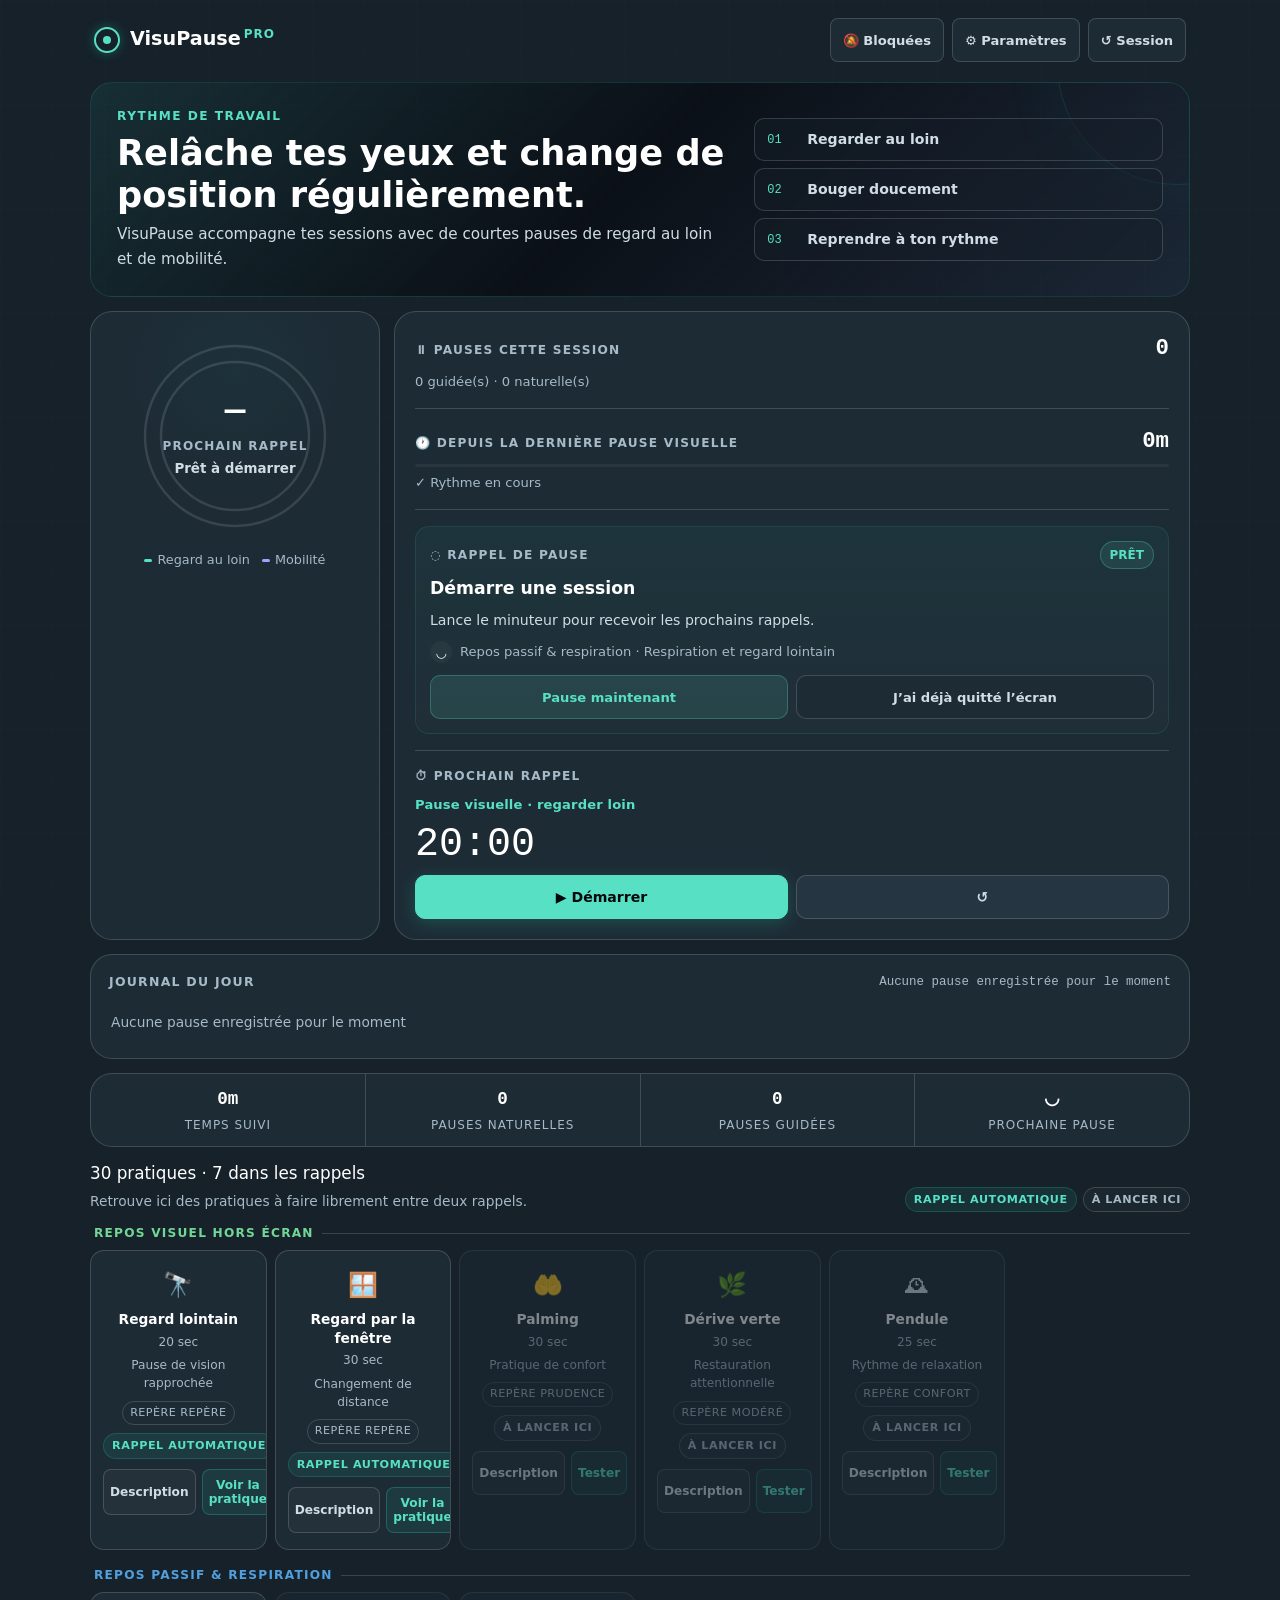
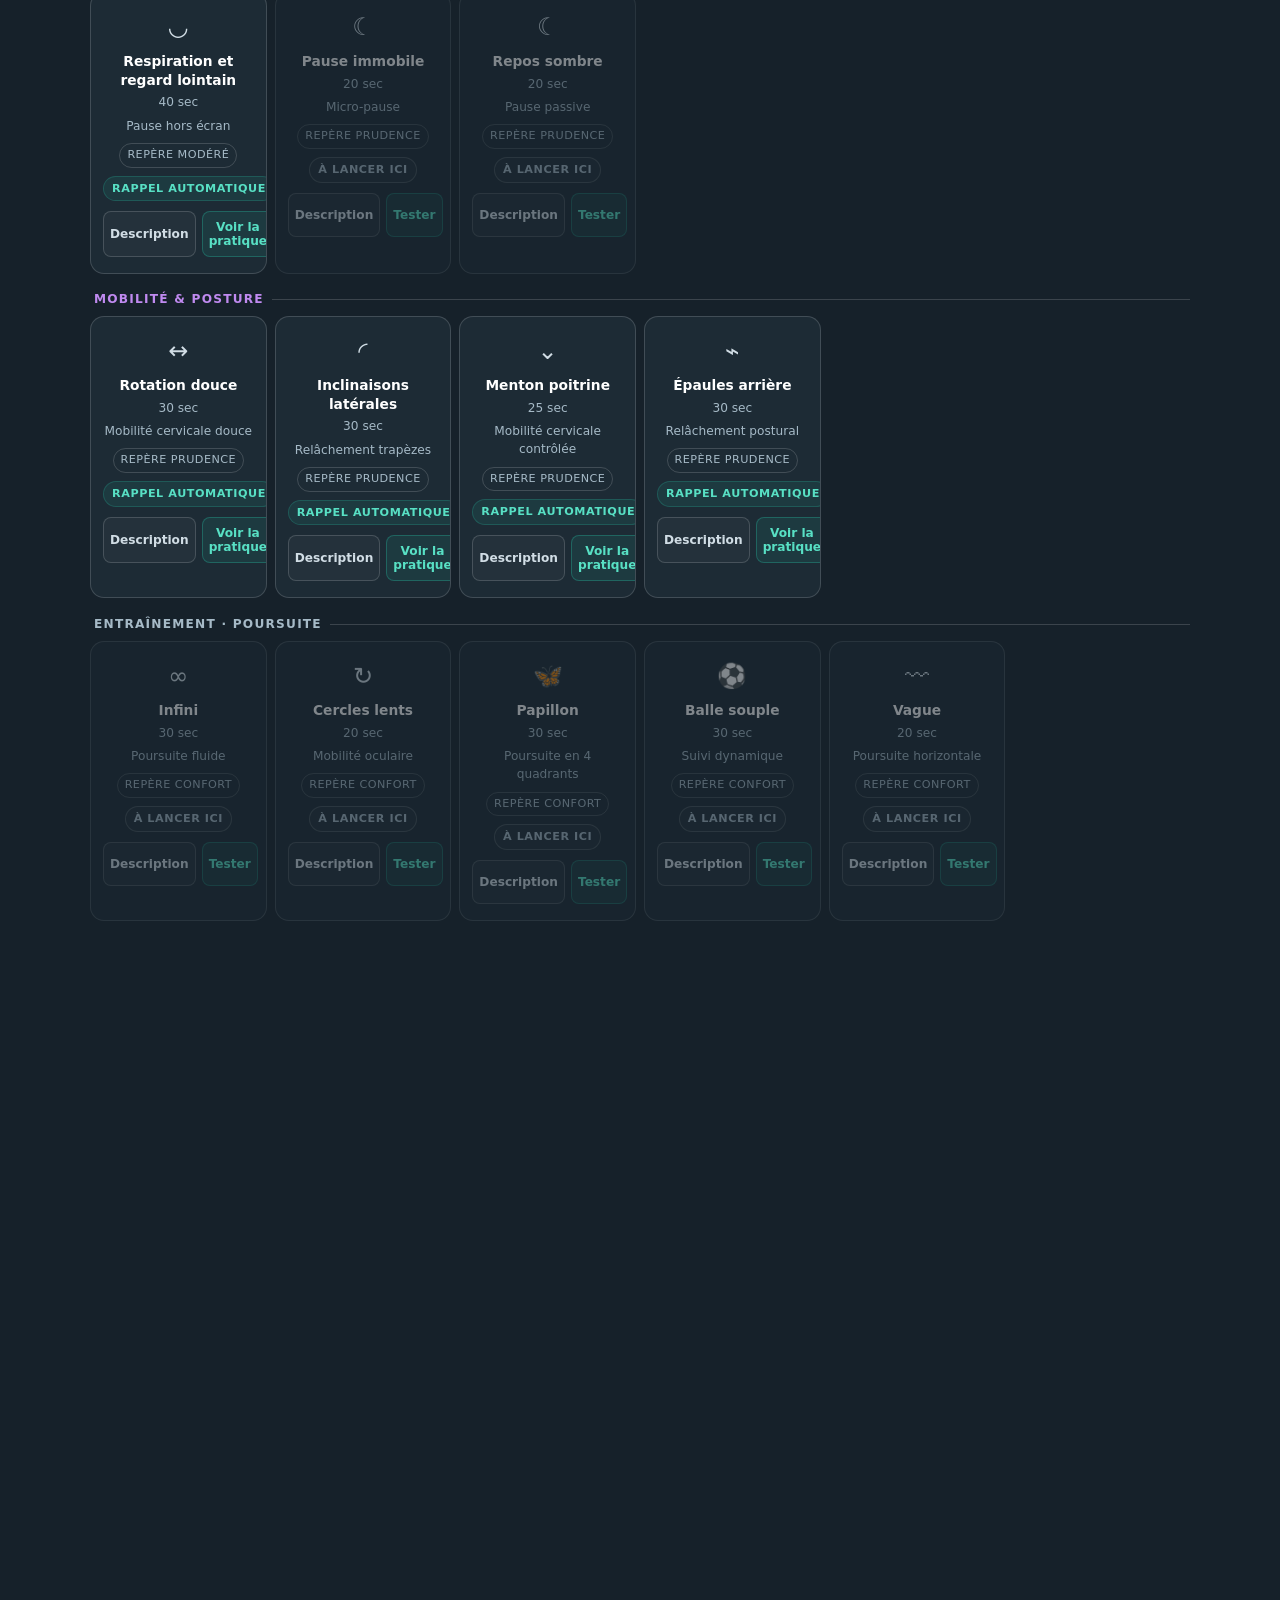
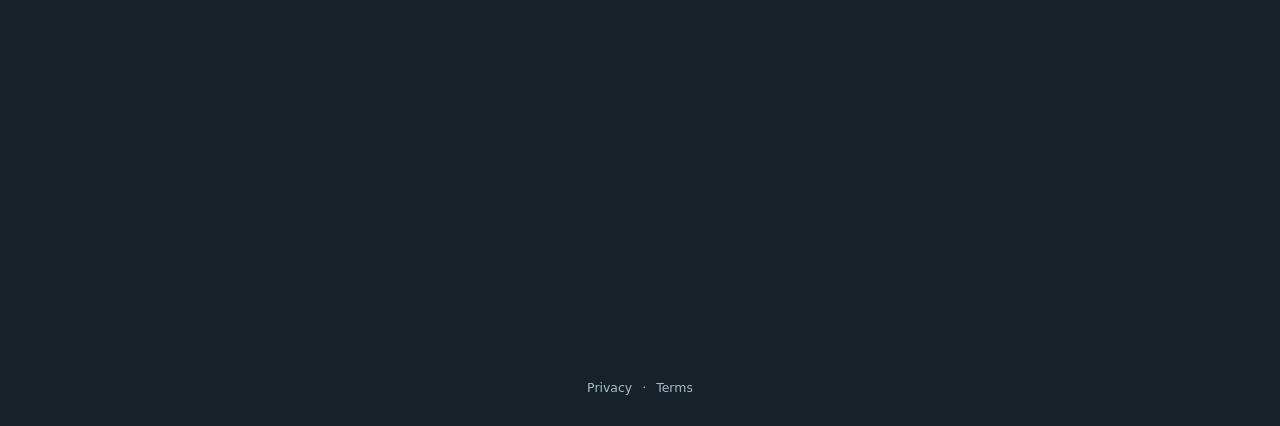
==== commit 09c0caed: "Sync demo from 79cf096cd43f1b1f306f626601946a00cc7196d9" ====
--- a/index.html
+++ b/index.html
@@ -13,7 +13,7 @@
 <link rel="manifest" href="manifest.webmanifest">
 <link rel="icon" href="icons/icon.svg" type="image/svg+xml">
 <link rel="apple-touch-icon" href="icons/icon-192.png">
-<link rel="stylesheet" href="styles.css?v=14">
+<link rel="stylesheet" href="styles.css?v=15">
 </head>
 <body>
 
@@ -287,12 +287,12 @@
   </div>
 </div>
 
-<script src="src/exercises.js?v=14"></script>
-<script src="src/animations.js?v=14"></script>
-<script src="src/rhythm.js?v=14"></script>
-<script src="src/selector.js?v=14"></script>
-<script src="src/storage.js?v=14"></script>
-<script src="src/i18n.js?v=14"></script>
-<script src="app.js?v=14"></script>
+<script src="src/exercises.js?v=15"></script>
+<script src="src/animations.js?v=15"></script>
+<script src="src/rhythm.js?v=15"></script>
+<script src="src/selector.js?v=15"></script>
+<script src="src/storage.js?v=15"></script>
+<script src="src/i18n.js?v=15"></script>
+<script src="app.js?v=15"></script>
 </body>
 </html>
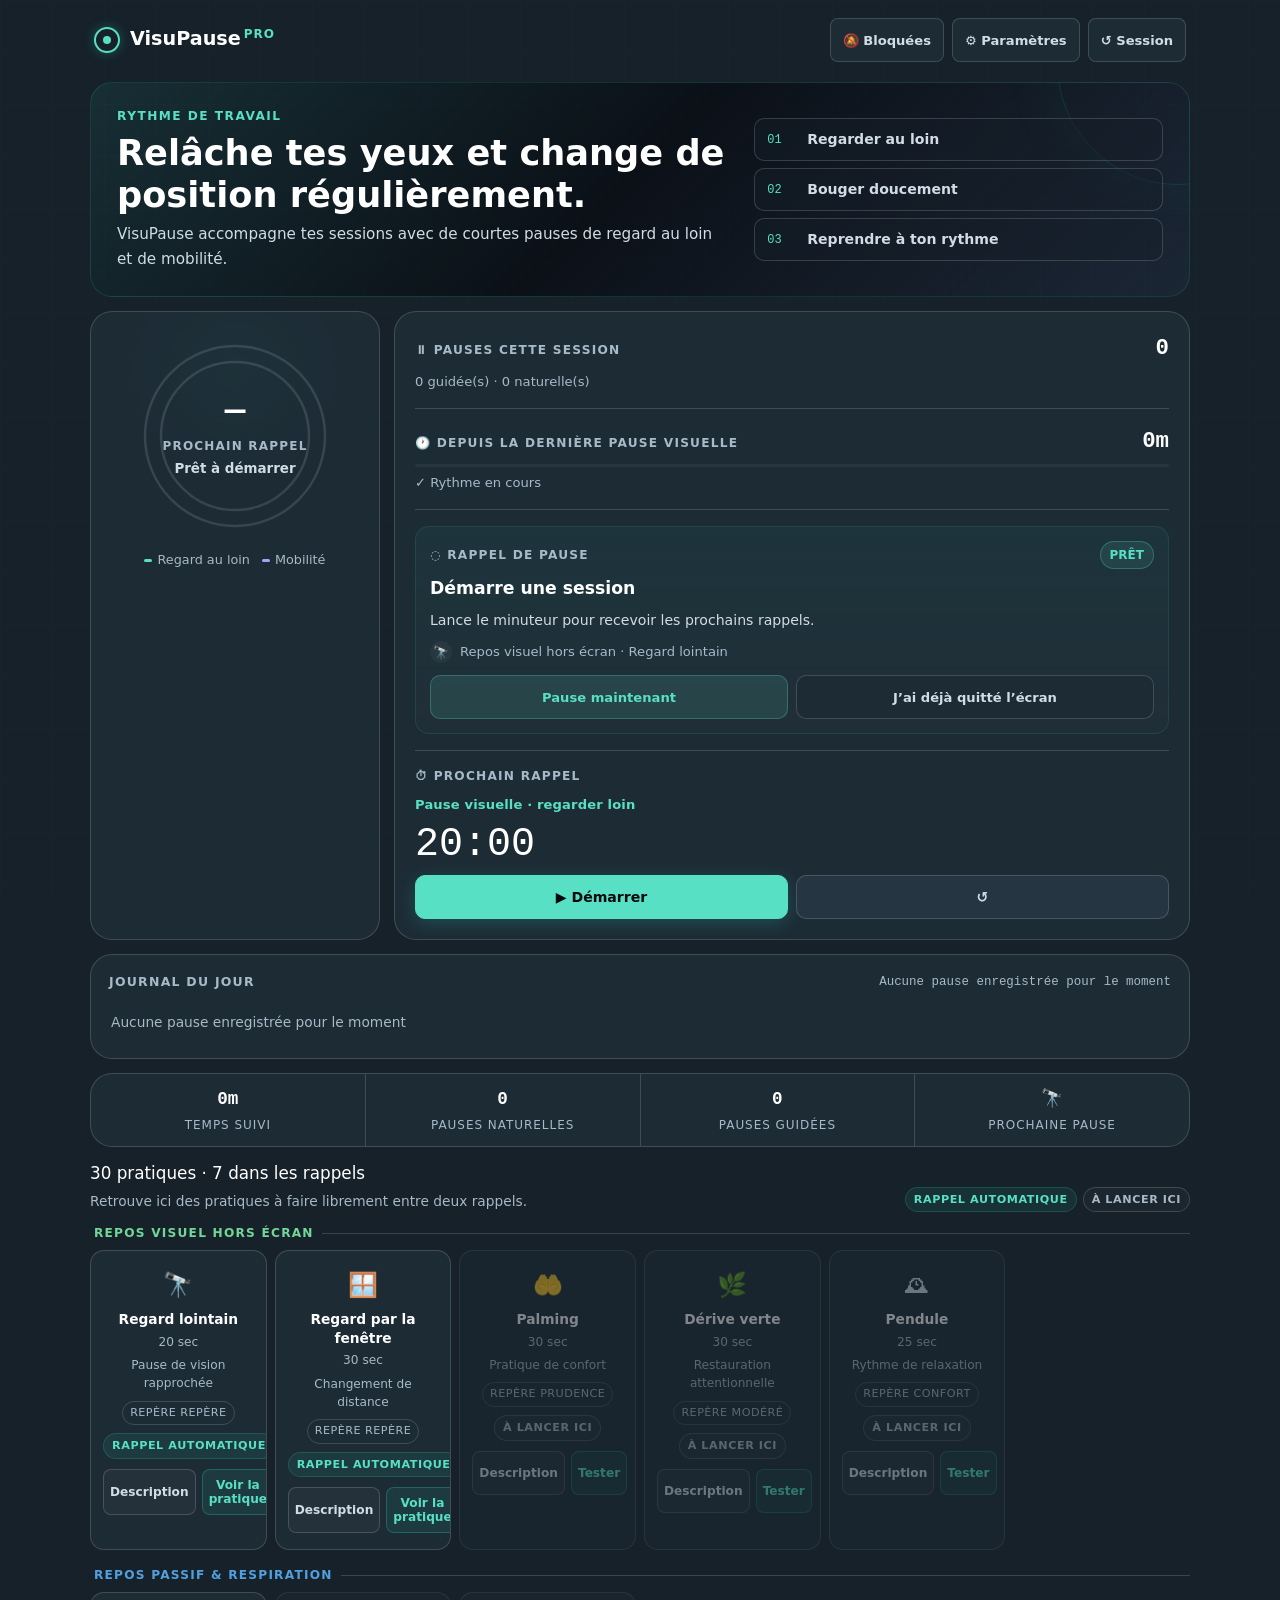
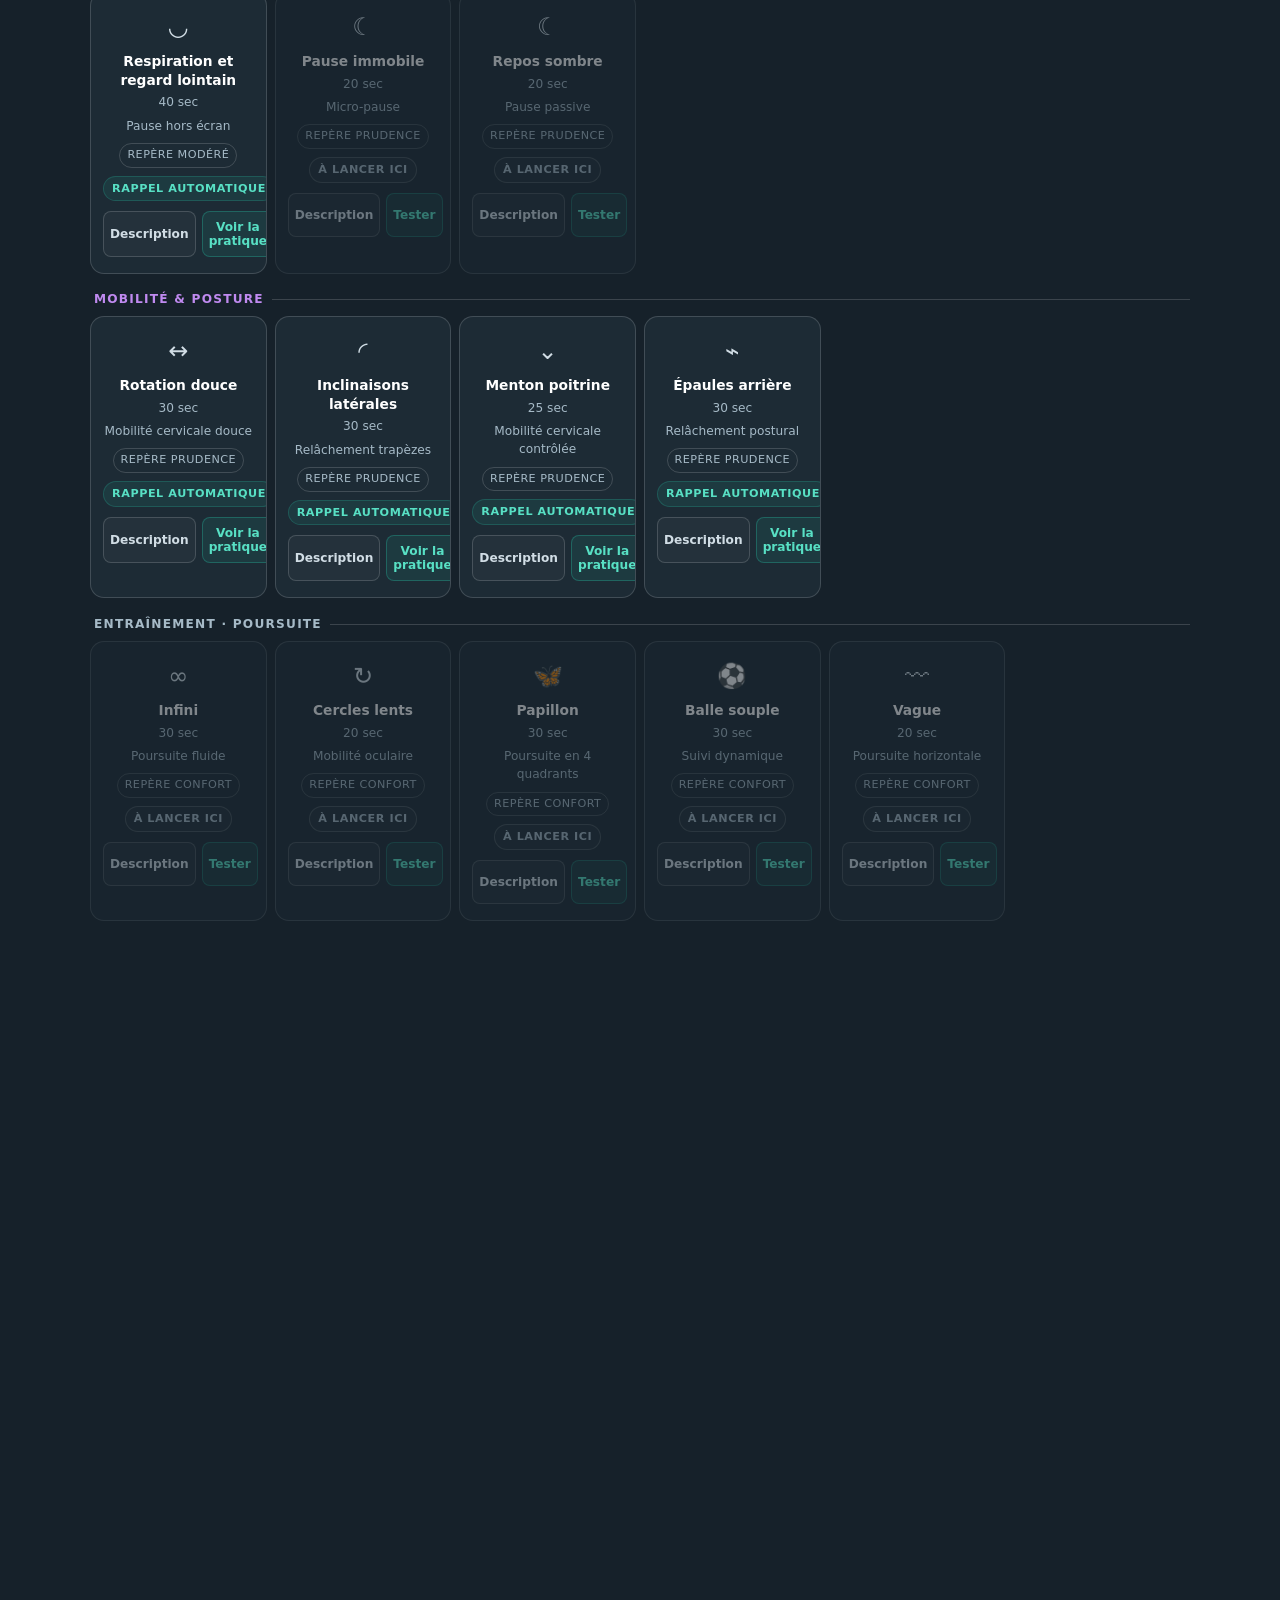
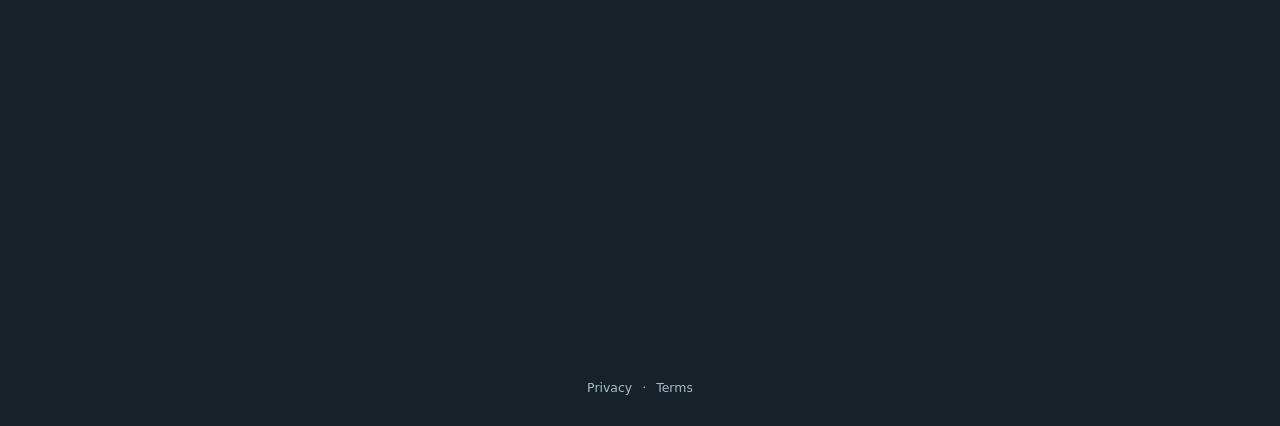
==== commit e3840377: "Sync demo from 468bf463cad8efd616dd77d73fbfe40404a56d89" ====
--- a/index.html
+++ b/index.html
@@ -13,7 +13,7 @@
 <link rel="manifest" href="manifest.webmanifest">
 <link rel="icon" href="icons/icon.svg" type="image/svg+xml">
 <link rel="apple-touch-icon" href="icons/icon-192.png">
-<link rel="stylesheet" href="styles.css?v=15">
+<link rel="stylesheet" href="styles.css?v=17">
 </head>
 <body>
 
@@ -268,7 +268,7 @@
       </section>
       <section class="settings-section">
         <div class="settings-label" data-i18n="settings.idleDetection">Détection d’absence</div>
-        <div class="settings-sub" data-i18n="settings.idleDetectionHelp">Après deux minutes d’inactivité de l’appareil, les deux rythmes repartent de zéro à ton retour.</div>
+        <div class="settings-sub" data-i18n="settings.idleDetectionHelp">Après trois minutes d’inactivité de l’appareil, les deux rythmes repartent de zéro à ton retour.</div>
         <div class="segmented" id="idleDetectionSettings">
           <button type="button" data-action="set-idle-detection" data-mode="on" data-i18n="mode.enabled">Activée</button>
           <button type="button" data-action="set-idle-detection" data-mode="off" data-i18n="mode.disabled">Désactivée</button>
@@ -287,12 +287,12 @@
   </div>
 </div>
 
-<script src="src/exercises.js?v=15"></script>
-<script src="src/animations.js?v=15"></script>
-<script src="src/rhythm.js?v=15"></script>
-<script src="src/selector.js?v=15"></script>
-<script src="src/storage.js?v=15"></script>
-<script src="src/i18n.js?v=15"></script>
-<script src="app.js?v=15"></script>
+<script src="src/exercises.js?v=17"></script>
+<script src="src/animations.js?v=17"></script>
+<script src="src/rhythm.js?v=17"></script>
+<script src="src/selector.js?v=17"></script>
+<script src="src/storage.js?v=17"></script>
+<script src="src/i18n.js?v=17"></script>
+<script src="app.js?v=17"></script>
 </body>
 </html>
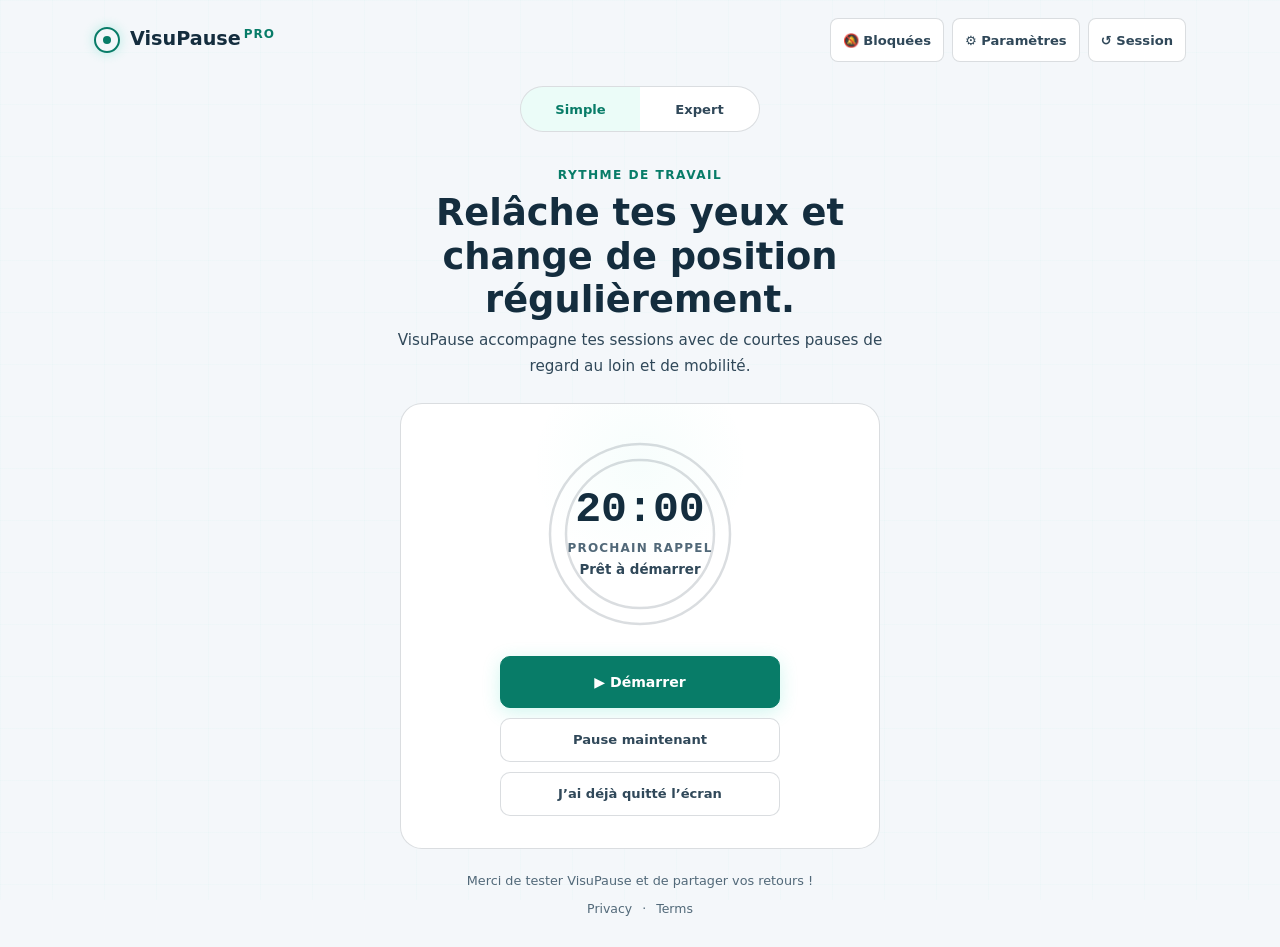
==== commit b814666d: "Sync demo from f42c7e75ddf81555efc939be1a8064f4f310581e" ====
--- a/index.html
+++ b/index.html
@@ -13,9 +13,9 @@
 <link rel="manifest" href="manifest.webmanifest">
 <link rel="icon" href="icons/icon.svg" type="image/svg+xml">
 <link rel="apple-touch-icon" href="icons/icon-192.png">
-<link rel="stylesheet" href="styles.css?v=17">
+<link rel="stylesheet" href="styles.css?v=19">
 </head>
-<body>
+<body data-view="simple">
 
 <header>
   <div class="logo">
@@ -29,6 +29,10 @@
   </div>
 </header>
 
+<nav class="view-switch segmented" aria-label="Mode d’affichage" data-i18n-aria-label="view.label">
+  <button type="button" data-action="set-view" data-value="simple" data-i18n="view.simple" aria-pressed="true">Simple</button>
+  <button type="button" data-action="set-view" data-value="expert" data-i18n="view.expert" aria-pressed="false">Expert</button>
+</nav>
 <main>
   <section class="approach-card" aria-labelledby="approachTitle">
     <div class="approach-copy">
@@ -59,6 +63,11 @@
         <div class="score-status" id="rhythmStatus">Prêt à démarrer</div>
       </div>
     </div>
+    <div class="simple-actions">
+      <button class="tbtn pri" id="simpleStartBtn" data-action="toggle-timer" type="button">▶ Démarrer</button>
+      <button class="coach-secondary" data-action="start-break-now" type="button" data-i18n="action.breakNow">Pause maintenant</button>
+      <button class="coach-secondary" data-action="register-natural-break" type="button" data-i18n="action.naturalBreak">J’ai déjà quitté l’écran</button>
+    </div>
     <div class="ring-legend">
       <div class="leg"><div class="leg-dot" style="background:#58e0c4"></div><span data-i18n="legend.visual">Regard au loin</span></div>
       <div class="leg"><div class="leg-dot" style="background:#9da4ff"></div><span data-i18n="legend.posture">Mobilité</span></div>
@@ -140,6 +149,7 @@
 </main>
 
 <footer class="legal-footer">
+  <p class="tester-thanks" data-i18n="tester.thanks">Merci de tester VisuPause et de partager vos retours !</p>
   <a href="privacy.html">Privacy</a>
   <span aria-hidden="true">·</span>
   <a href="terms.html">Terms</a>
@@ -215,7 +225,7 @@
       </div>
       <button class="icon-btn" data-action="close-settings" type="button" aria-label="Fermer les paramètres" data-i18n-aria-label="settings.close">×</button>
     </div>
-    <div class="settings-body">
+    <div class="settings-body"><section class="settings-section"><div class="settings-label" data-i18n="theme.label">Apparence</div><div class="segmented appearance-options"><button type="button" data-action="set-theme" data-value="system" data-i18n="theme.system">Système</button><button type="button" data-action="set-theme" data-value="light" data-i18n="theme.light">Clair</button><button type="button" data-action="set-theme" data-value="dark" data-i18n="theme.dark">Sombre</button></div></section><section class="settings-section"><div class="settings-label" data-i18n="palette.label">Palette</div><div class="segmented appearance-options"><button type="button" data-action="set-palette" data-value="mint" data-i18n="palette.mint">Menthe</button><button type="button" data-action="set-palette" data-value="orange" data-i18n="palette.orange">Orange</button><button type="button" data-action="set-palette" data-value="violet" data-i18n="palette.violet">Violet</button><button type="button" data-action="set-palette" data-value="blue" data-i18n="palette.blue">Bleu</button></div></section>
       <section class="settings-section">
         <div class="settings-label" data-i18n="settings.language">Langue</div>
         <div class="segmented" id="languageSettings">
@@ -287,12 +297,12 @@
   </div>
 </div>
 
-<script src="src/exercises.js?v=17"></script>
-<script src="src/animations.js?v=17"></script>
-<script src="src/rhythm.js?v=17"></script>
-<script src="src/selector.js?v=17"></script>
-<script src="src/storage.js?v=17"></script>
-<script src="src/i18n.js?v=17"></script>
-<script src="app.js?v=17"></script>
+<script src="src/exercises.js?v=19"></script>
+<script src="src/animations.js?v=19"></script>
+<script src="src/rhythm.js?v=19"></script>
+<script src="src/selector.js?v=19"></script>
+<script src="src/storage.js?v=19"></script>
+<script src="src/i18n.js?v=19"></script>
+<script src="app.js?v=19"></script>
 </body>
 </html>
--- a/styles.css
+++ b/styles.css
@@ -442,3 +442,50 @@
 @media (prefers-reduced-motion: reduce){
   *,*::before,*::after{animation-duration:.01ms!important;animation-iteration-count:1!important;scroll-behavior:auto!important;transition-duration:.01ms!important;}
 }
+
+/* Display preferences */
+html[data-theme="light"]{color-scheme:light;--bg:#f4f7fa;--s1:#ffffff;--s2:#eaf0f5;--border:rgba(26,48,65,.16);--border2:rgba(26,48,65,.38);--txt:#304859;--txt2:#526979;--bright:#142d3e;--teal:#087c68;--purple:#6153b3;--amber:#986000;--red:#b83c43;--green:#277245;}
+html[data-theme="dark"]{color-scheme:dark;}
+html[data-palette="orange"]{--teal:#ffb675;--purple:#b3baff;--teal-d:rgba(255,182,117,.12);}
+html[data-palette="violet"]{--teal:#c6aeff;--purple:#79d9d0;--teal-d:rgba(198,174,255,.12);}
+html[data-palette="blue"]{--teal:#82caff;--purple:#ffc38b;--teal-d:rgba(130,202,255,.12);}
+html[data-theme="light"][data-palette="orange"]{--teal:#a64c0a;--purple:#5c5bb4;}
+html[data-theme="light"][data-palette="violet"]{--teal:#7545b7;--purple:#087c75;}
+html[data-theme="light"][data-palette="blue"]{--teal:#086eaa;--purple:#a45c13;}
+.view-switch{position:relative;z-index:1;width:240px;margin:24px auto 0;border-radius:999px;}
+.appearance-options{grid-template-columns:repeat(auto-fit,minmax(85px,1fr));}
+.segmented button.active{background:var(--teal-d);color:var(--teal);}
+.simple-actions{display:none;}
+body[data-view="simple"] main{max-width:760px;grid-template-columns:1fr;align-content:start;gap:24px;}
+body[data-view="simple"] .approach-card{display:block;text-align:center;background:none;border:0;padding:14px 10px 0;}
+body[data-view="simple"] .approach-copy h1{max-width:560px;margin:auto;font-size:clamp(1.65rem,4vw,2.3rem);}
+body[data-view="simple"] .approach-copy p{max-width:500px;margin:auto;}
+body[data-view="simple"] .approach-principles,
+body[data-view="simple"] .right-panel,
+body[data-view="simple"] .chart-card,
+body[data-view="simple"] .sess-strip,
+body[data-view="simple"] .ex-section,
+body[data-view="simple"] .ring-legend{display:none;}
+body[data-view="simple"] .score-card{width:100%;max-width:480px;margin:auto;padding:32px 24px;gap:24px;}
+body[data-view="simple"] .simple-actions{display:flex;flex-direction:column;gap:10px;width:100%;max-width:280px;}
+body[data-view="simple"] .simple-actions .pri{min-height:52px;}
+body[data-view="simple"] .score-num{font-size:2.7rem;}
+.tester-thanks{flex-basis:100%;text-align:center;font-size:.8rem;color:var(--txt2);}
+.legal-footer{flex-wrap:wrap;}
+#arcVisual{stroke:var(--teal);}
+#arcPosture{stroke:var(--purple);}
+.leg:first-child .leg-dot{background:var(--teal)!important;}
+.leg:last-child .leg-dot{background:var(--purple)!important;}
+html[data-theme] .approach-card{background:linear-gradient(135deg,var(--teal-d),var(--s1) 65%);border-color:var(--border);}
+html[data-theme] .approach-principles div{background:var(--s1);}
+html[data-theme] .break-overlay{background:var(--bg);}
+html[data-theme] .break-overlay.offscreen .break-anim-wrap{background:var(--s1);border-color:var(--border);}
+html[data-theme] .ring-track,html[data-theme] .br-track{stroke:var(--border);}
+html[data-theme="light"] .settings-modal,html[data-theme="light"] .pmodal{background:rgba(32,48,60,.35);}
+html[data-theme="light"] .settings-card{border-color:var(--border);}
+html[data-theme="light"] .break-overlay.immersive .break-ring-wrap{background:var(--s1);}
+@media(prefers-reduced-motion:reduce){*,*::before,*::after{animation:none!important;transition:none!important;scroll-behavior:auto!important;}}
+html[data-theme="light"] .tbtn.pri,html[data-theme="light"] .nudge-btn.primary,html[data-theme="light"] .break-overlay.complete #endBreakBtn{color:#fff;}
+body[data-view="simple"] .approach-card{background:none;}
+body[data-view="simple"] .approach-card::after{display:none;}
+body[data-view="simple"] .score-status{max-width:175px;line-height:1.3;}
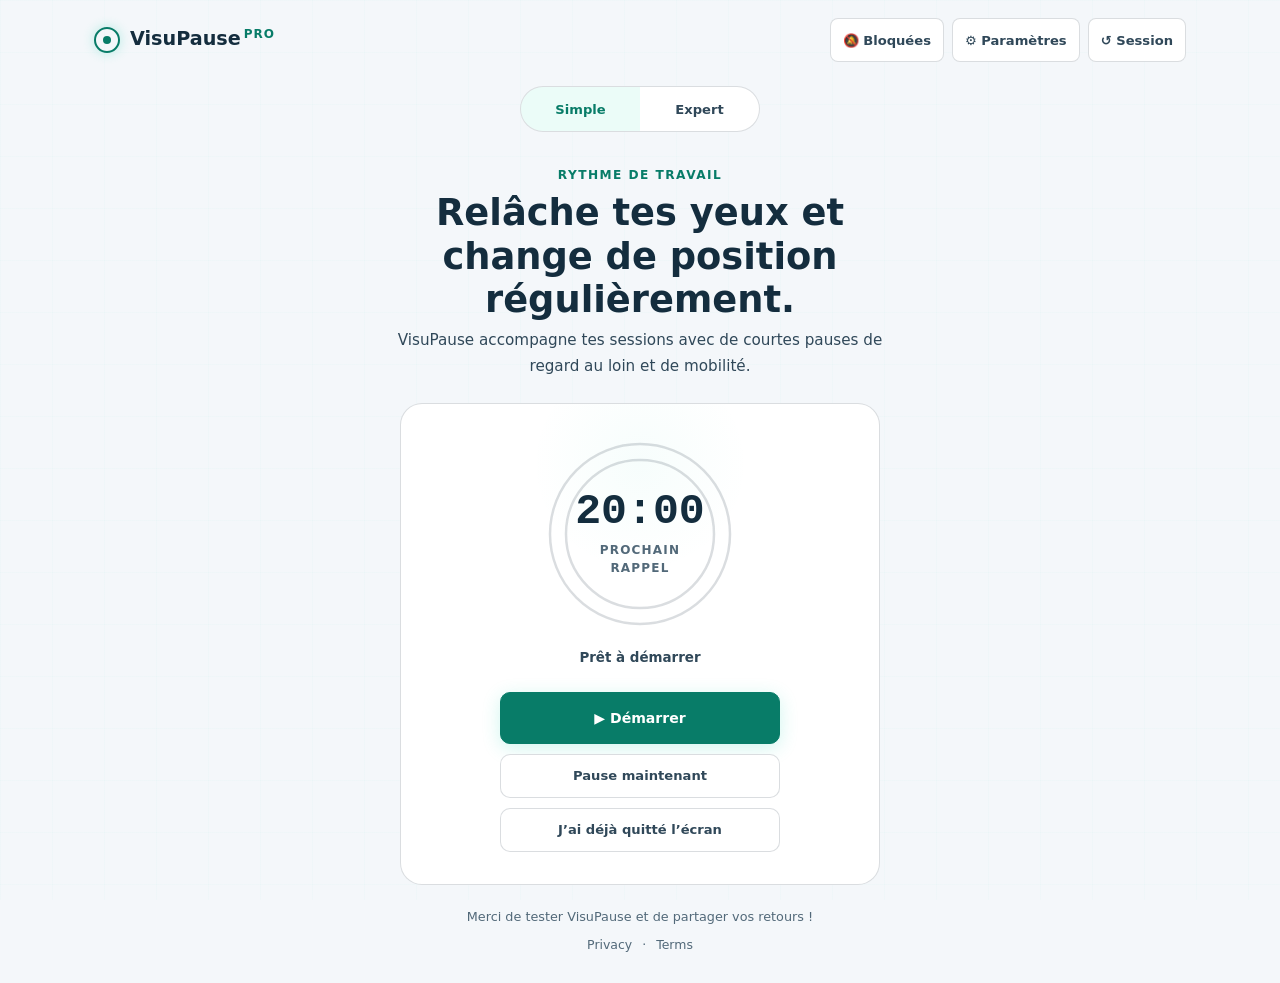
==== commit 7bb0c686: "Sync demo from f83011014d1879ff576b6d4efcec9a1155f45a06" ====
--- a/index.html
+++ b/index.html
@@ -13,7 +13,7 @@
 <link rel="manifest" href="manifest.webmanifest">
 <link rel="icon" href="icons/icon.svg" type="image/svg+xml">
 <link rel="apple-touch-icon" href="icons/icon-192.png">
-<link rel="stylesheet" href="styles.css?v=19">
+<link rel="stylesheet" href="styles.css?v=20">
 </head>
 <body data-view="simple">
 
@@ -60,9 +60,9 @@
       <div class="ring-center">
         <div class="score-num rhythm-value" id="rhythmValue">—</div>
         <div class="score-lbl" data-i18n="rhythm.next">Prochain rappel</div>
-        <div class="score-status" id="rhythmStatus">Prêt à démarrer</div>
-      </div>
-    </div>
+      </div>
+    </div>
+    <div class="score-status" id="rhythmStatus">Prêt à démarrer</div>
     <div class="simple-actions">
       <button class="tbtn pri" id="simpleStartBtn" data-action="toggle-timer" type="button">▶ Démarrer</button>
       <button class="coach-secondary" data-action="start-break-now" type="button" data-i18n="action.breakNow">Pause maintenant</button>
@@ -297,12 +297,12 @@
   </div>
 </div>
 
-<script src="src/exercises.js?v=19"></script>
-<script src="src/animations.js?v=19"></script>
-<script src="src/rhythm.js?v=19"></script>
-<script src="src/selector.js?v=19"></script>
-<script src="src/storage.js?v=19"></script>
-<script src="src/i18n.js?v=19"></script>
-<script src="app.js?v=19"></script>
+<script src="src/exercises.js?v=20"></script>
+<script src="src/animations.js?v=20"></script>
+<script src="src/rhythm.js?v=20"></script>
+<script src="src/selector.js?v=20"></script>
+<script src="src/storage.js?v=20"></script>
+<script src="src/i18n.js?v=20"></script>
+<script src="app.js?v=20"></script>
 </body>
 </html>
--- a/styles.css
+++ b/styles.css
@@ -62,9 +62,9 @@
 .ring-svg{width:196px;height:196px;transform:rotate(-90deg);position:absolute;inset:0;}
 .ring-track{fill:none;stroke:rgba(255,255,255,0.12);}
 .ring-arc{fill:none;stroke-linecap:round;transition:stroke-dashoffset .9s cubic-bezier(.4,0,.2,1),stroke .6s;}
-.ring-center{position:absolute;inset:0;display:flex;flex-direction:column;align-items:center;justify-content:center;}
+.ring-center{position:absolute;inset:26px;display:flex;flex-direction:column;align-items:center;justify-content:center;}
 .score-num{font-family:var(--font-mono);font-size:2.15rem;font-weight:750;color:var(--bright);line-height:1;transition:color .6s;}
-.score-lbl{font-size:.75rem;letter-spacing:.1em;color:var(--txt2);font-weight:750;text-transform:uppercase;margin-top:8px;}
+.score-lbl{text-align:center;max-width:100%;font-size:.75rem;letter-spacing:.1em;color:var(--txt2);font-weight:750;text-transform:uppercase;margin-top:8px;}
 .score-status{font-size:.84rem;color:var(--txt);font-family:var(--font-ui);font-weight:600;text-align:center;margin-top:4px;}
 .ring-legend{display:flex;gap:12px;font-size:.8rem;color:var(--txt2);flex-wrap:wrap;justify-content:center;}
 .leg{display:flex;align-items:center;gap:5px;}
@@ -488,4 +488,8 @@
 html[data-theme="light"] .tbtn.pri,html[data-theme="light"] .nudge-btn.primary,html[data-theme="light"] .break-overlay.complete #endBreakBtn{color:#fff;}
 body[data-view="simple"] .approach-card{background:none;}
 body[data-view="simple"] .approach-card::after{display:none;}
-body[data-view="simple"] .score-status{max-width:175px;line-height:1.3;}
+.score-card > .score-status{width:100%;max-width:100%;margin:0;overflow-wrap:anywhere;line-height:1.5;}
+body[data-view="simple"] main > *{min-width:0;}
+body[data-view="simple"] .score-card{gap:16px;}
+body[data-view="simple"] .simple-actions{margin-top:8px;}
+body[data-view="simple"] .simple-actions button{min-width:0;overflow-wrap:anywhere;}
